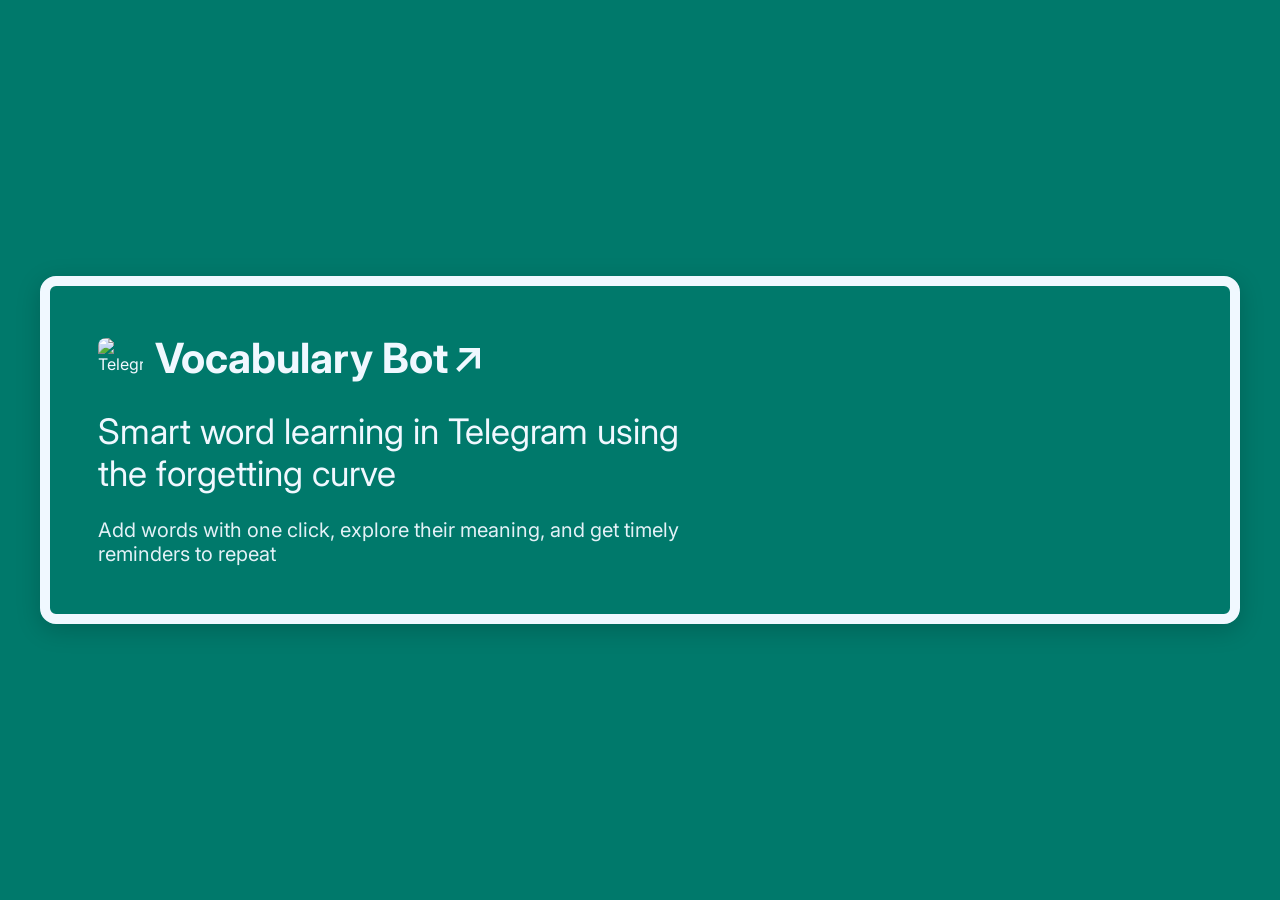
==== src/web/index.html @ c764c806 "Add the landing page" ====
<!DOCTYPE html>
<html lang="en">
<head>
  <meta charset="UTF-8" />
  <meta name="viewport" content="width=device-width, initial-scale=1" />
  <title>Vocabulary Bot</title>
  <meta name="description" content="Smart word learning in Telegram using the forgetting curve. Add words in one click, explore meanings, and get timely reminders." />
  <meta name="theme-color" content="#00796B" />

  <link rel="preconnect" href="https://fonts.gstatic.com" crossorigin>
  <link rel="preconnect" href="https://fonts.googleapis.com">
  <link href="https://fonts.googleapis.com/css2?family=Inter:wght@400;700&display=swap" rel="stylesheet">

  <link rel="icon" type="image/png" href="https://upload.wikimedia.org/wikipedia/commons/thumb/d/dd/Telegram_alternative_logo.svg/256px-Telegram_alternative_logo.svg.png" />

  <style>
    :root {
      --bg: #00796B;
      --fg: #f0f8ff; /* aliceblue */
      --accent: #ffffff;
      --border: #f0f8ff;
      --shadow: 0 6px 24px rgba(0,0,0,.18);
    }

    * { box-sizing: border-box; }
    html, body { height: 100%; margin: 0; }
    body {
      font-family: "Inter", system-ui, -apple-system, Segoe UI, Roboto, Arial, sans-serif;
      color: var(--fg);
      background: var(--bg);
      display: grid;
      place-items: center;
      min-height: 100dvh;
      padding: 24px;
    }

    .frame {
      width: min(100%, 1200px);
      border: 10px solid var(--border);
      border-radius: 16px;
      box-shadow: var(--shadow);
      padding: clamp(16px, 4vw, 48px);
    }

    main.container {
      display: grid;
      gap: clamp(12px, 2.5vw, 20px);
      align-items: start;
      max-width: 60ch;
    }

    .header {
      display: flex;
      align-items: center;
      gap: 12px;
    }

    .logo {
      width: clamp(28px, 3.5vw, 48px);
      height: clamp(28px, 3.5vw, 48px);
      flex: 0 0 auto;
      border-radius: 8px;
    }

    h1 {
      font-size: clamp(1.6rem, 3.5vw, 2.6rem);
      font-weight: 700;
      line-height: 1.2;
      margin: 0;
      display: inline-flex;
      align-items: center;
      gap: 8px;
    }

    a.brand {
      color: var(--fg);
      text-decoration: none;
      border-bottom: 2px solid transparent;
    }
    a.brand:hover { border-color: rgba(255,255,255,.5); }
    a.brand:focus-visible {
      outline: 3px solid #fff;
      outline-offset: 2px;
      border-color: transparent;
    }

    .arrow {
      inline-size: clamp(18px, 2.5vw, 24px);
      block-size: clamp(18px, 2.5vw, 24px);
      color: var(--fg);
      flex: 0 0 auto;
    }

    .description {
      font-weight: 400;
      font-size: clamp(1.4rem, 5vw, 2.2rem);
      margin: .25rem 0 0;
    }

    .caption {
      font-size: clamp(1rem, 2.5vw, 1.25rem);
      font-weight: 400;
      opacity: .95;
      margin: .25rem 0 0;
    }

    @media (prefers-reduced-motion: no-preference) {
      a.brand, .arrow { transition: all .2s ease; }
      a.brand:hover + .arrow,
      .arrow:hover { transform: translate(2px, -2px); }
    }
  </style>
</head>
<body>
  <div class="frame">
    <main class="container">
      <header class="header">
        <img
          src="https://upload.wikimedia.org/wikipedia/commons/thumb/d/dd/Telegram_alternative_logo.svg/256px-Telegram_alternative_logo.svg.png"
          width="48" height="48" class="logo"
          alt="Telegram"
          loading="lazy" decoding="async"
        />
        <h1>
          <a class="brand" href="https://t.me/VocabMateBot" target="_blank" rel="noopener" aria-label="Open VocabMateBot in Telegram">
            Vocabulary&nbsp;Bot
          </a>
          <svg class="arrow" viewBox="0 0 164 164" xmlns="http://www.w3.org/2000/svg" aria-hidden="true" focusable="false">
            <line x1="11.3934" y1="152.815" x2="152.815" y2="11.3934" stroke="currentColor" stroke-width="30" />
            <line x1="24" y1="15" x2="164" y2="15" stroke="currentColor" stroke-width="30" />
            <line x1="149" y1="140" x2="149" y2="0" stroke="currentColor" stroke-width="30" />
          </svg>
        </h1>
      </header>

      <p class="description">
        Smart word learning in&nbsp;Telegram using the&nbsp;forgetting curve
      </p>
      <p class="caption">
        Add&nbsp;words with one&nbsp;click, explore their&nbsp;meaning, and&nbsp;get timely reminders to&nbsp;repeat
      </p>
    </main>
  </div>
</body>
</html>
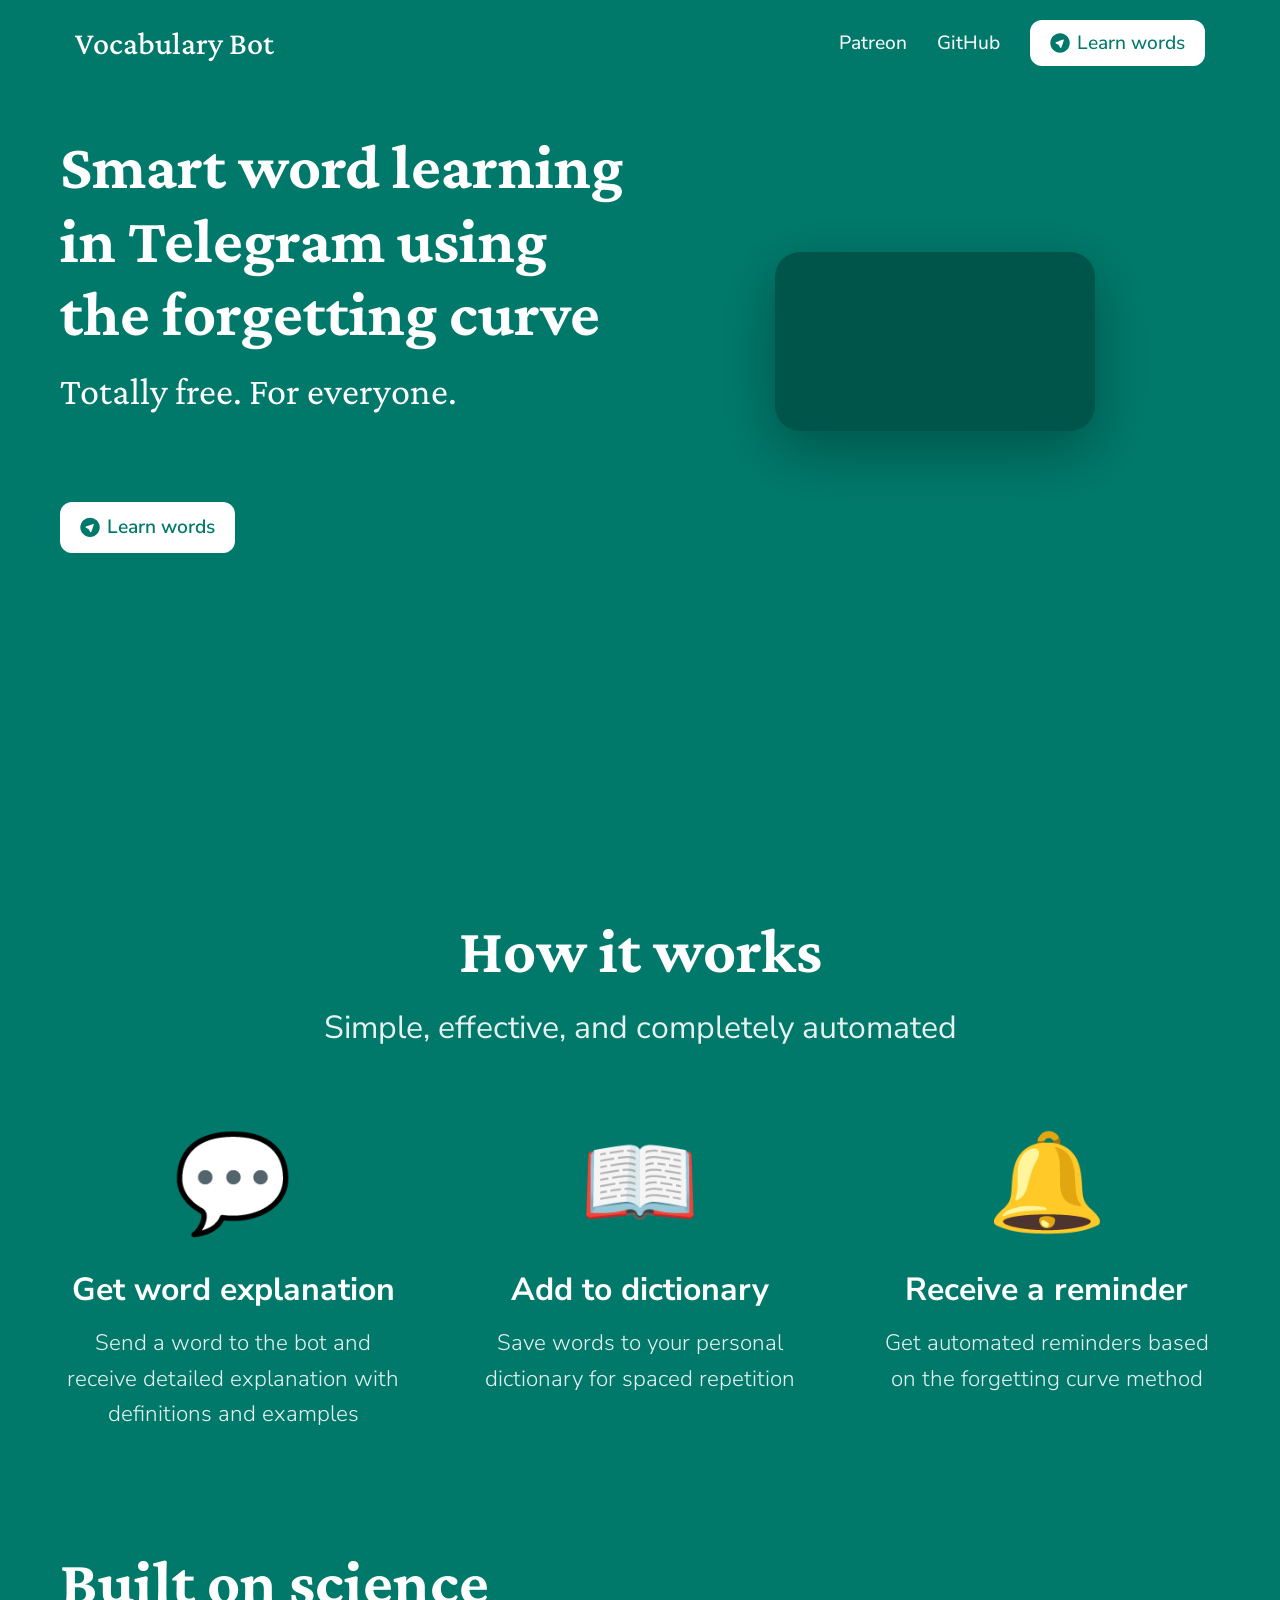
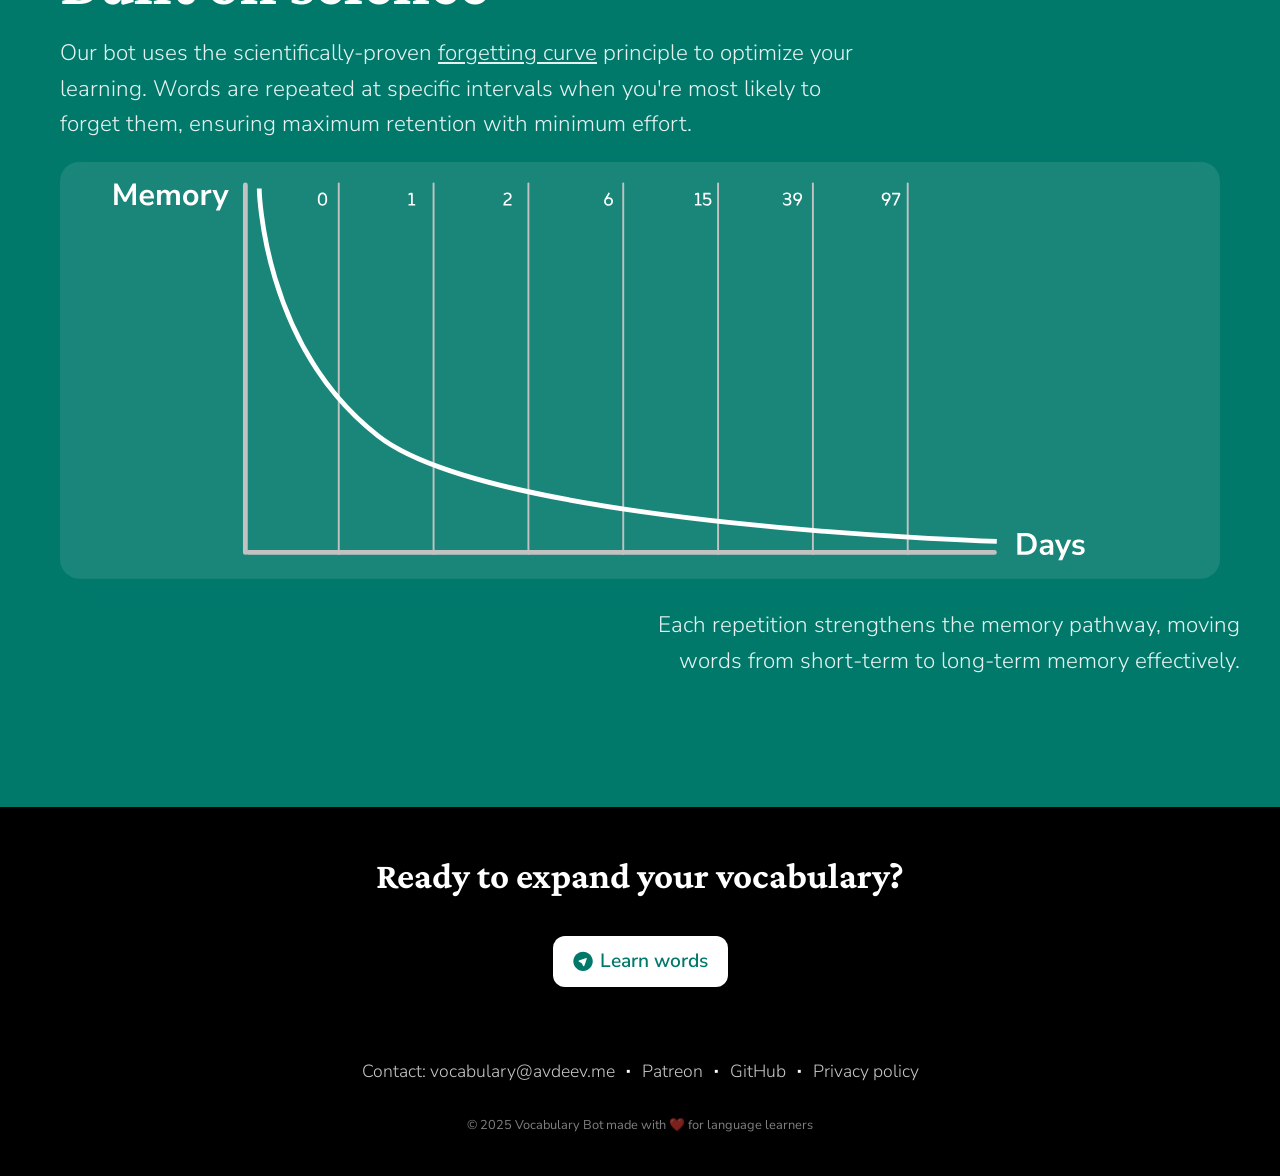
==== commit a7b0a9c4: "New landing page" ====
--- a/src/web/index.html
+++ b/src/web/index.html
@@ -1,145 +1,208 @@
 <!DOCTYPE html>
 <html lang="en">
 <head>
-  <meta charset="UTF-8" />
-  <meta name="viewport" content="width=device-width, initial-scale=1" />
-  <title>Vocabulary Bot</title>
-  <meta name="description" content="Smart word learning in Telegram using the forgetting curve. Add words in one click, explore meanings, and get timely reminders." />
-  <meta name="theme-color" content="#00796B" />
-
-  <link rel="preconnect" href="https://fonts.gstatic.com" crossorigin>
-  <link rel="preconnect" href="https://fonts.googleapis.com">
-  <link href="https://fonts.googleapis.com/css2?family=Inter:wght@400;700&display=swap" rel="stylesheet">
-
-  <link rel="icon" type="image/png" href="https://upload.wikimedia.org/wikipedia/commons/thumb/d/dd/Telegram_alternative_logo.svg/256px-Telegram_alternative_logo.svg.png" />
-
-  <style>
-    :root {
-      --bg: #00796B;
-      --fg: #f0f8ff; /* aliceblue */
-      --accent: #ffffff;
-      --border: #f0f8ff;
-      --shadow: 0 6px 24px rgba(0,0,0,.18);
-    }
-
-    * { box-sizing: border-box; }
-    html, body { height: 100%; margin: 0; }
-    body {
-      font-family: "Inter", system-ui, -apple-system, Segoe UI, Roboto, Arial, sans-serif;
-      color: var(--fg);
-      background: var(--bg);
-      display: grid;
-      place-items: center;
-      min-height: 100dvh;
-      padding: 24px;
-    }
-
-    .frame {
-      width: min(100%, 1200px);
-      border: 10px solid var(--border);
-      border-radius: 16px;
-      box-shadow: var(--shadow);
-      padding: clamp(16px, 4vw, 48px);
-    }
-
-    main.container {
-      display: grid;
-      gap: clamp(12px, 2.5vw, 20px);
-      align-items: start;
-      max-width: 60ch;
-    }
-
-    .header {
-      display: flex;
-      align-items: center;
-      gap: 12px;
-    }
-
-    .logo {
-      width: clamp(28px, 3.5vw, 48px);
-      height: clamp(28px, 3.5vw, 48px);
-      flex: 0 0 auto;
-      border-radius: 8px;
-    }
-
-    h1 {
-      font-size: clamp(1.6rem, 3.5vw, 2.6rem);
-      font-weight: 700;
-      line-height: 1.2;
-      margin: 0;
-      display: inline-flex;
-      align-items: center;
-      gap: 8px;
-    }
-
-    a.brand {
-      color: var(--fg);
-      text-decoration: none;
-      border-bottom: 2px solid transparent;
-    }
-    a.brand:hover { border-color: rgba(255,255,255,.5); }
-    a.brand:focus-visible {
-      outline: 3px solid #fff;
-      outline-offset: 2px;
-      border-color: transparent;
-    }
-
-    .arrow {
-      inline-size: clamp(18px, 2.5vw, 24px);
-      block-size: clamp(18px, 2.5vw, 24px);
-      color: var(--fg);
-      flex: 0 0 auto;
-    }
-
-    .description {
-      font-weight: 400;
-      font-size: clamp(1.4rem, 5vw, 2.2rem);
-      margin: .25rem 0 0;
-    }
-
-    .caption {
-      font-size: clamp(1rem, 2.5vw, 1.25rem);
-      font-weight: 400;
-      opacity: .95;
-      margin: .25rem 0 0;
-    }
-
-    @media (prefers-reduced-motion: no-preference) {
-      a.brand, .arrow { transition: all .2s ease; }
-      a.brand:hover + .arrow,
-      .arrow:hover { transform: translate(2px, -2px); }
-    }
-  </style>
+    <meta charset="UTF-8">
+    <meta name="viewport" content="width=device-width, initial-scale=1.0">
+    <title>Smart Word Learning – Vocabulary Bot</title>
+
+    <link rel="icon" href="https://avdeev.me/static/icons/vocabulary.svg" type="image/svg+xml">
+    <link rel="preconnect" href="https://fonts.googleapis.com">
+    <link rel="preconnect" href="https://fonts.gstatic.com" crossorigin>
+    <link href="https://fonts.googleapis.com/css2?family=Crimson+Pro:ital,wght@0,200..900;1,200..900&family=Nunito+Sans:ital,opsz,wght@0,6..12,200..1000;1,6..12,200..1000&display=swap" rel="stylesheet">
+    <link rel="stylesheet" href="static/styles.css">
 </head>
 <body>
-  <div class="frame">
-    <main class="container">
-      <header class="header">
-        <img
-          src="https://upload.wikimedia.org/wikipedia/commons/thumb/d/dd/Telegram_alternative_logo.svg/256px-Telegram_alternative_logo.svg.png"
-          width="48" height="48" class="logo"
-          alt="Telegram"
-          loading="lazy" decoding="async"
-        />
-        <h1>
-          <a class="brand" href="https://t.me/VocabMateBot" target="_blank" rel="noopener" aria-label="Open VocabMateBot in Telegram">
-            Vocabulary&nbsp;Bot
-          </a>
-          <svg class="arrow" viewBox="0 0 164 164" xmlns="http://www.w3.org/2000/svg" aria-hidden="true" focusable="false">
-            <line x1="11.3934" y1="152.815" x2="152.815" y2="11.3934" stroke="currentColor" stroke-width="30" />
-            <line x1="24" y1="15" x2="164" y2="15" stroke="currentColor" stroke-width="30" />
-            <line x1="149" y1="140" x2="149" y2="0" stroke="currentColor" stroke-width="30" />
-          </svg>
-        </h1>
-      </header>
-
-      <p class="description">
-        Smart word learning in&nbsp;Telegram using the&nbsp;forgetting curve
-      </p>
-      <p class="caption">
-        Add&nbsp;words with one&nbsp;click, explore their&nbsp;meaning, and&nbsp;get timely reminders to&nbsp;repeat
-      </p>
-    </main>
-  </div>
+    <!-- Navigation -->
+    <nav class="navbar">
+        <div class="logo">
+            <a href="/vocabulary">Vocabulary Bot</a>
+        </div>
+        <div class="nav-links">
+            <a href="https://www.patreon.com/c/vocabmatebot/membership" target="_blank">Patreon</a>
+            <a href="https://github.com/nickavdeev/vocabulary" target="_blank">GitHub</a>
+            <a href="https://t.me/VocabMateBot" target="_blank" class="learn-words-btn">
+                <svg width="20px" viewBox="0 0 75 75" fill="none" xmlns="http://www.w3.org/2000/svg">
+                    <path d="M74.0369 37.4724C74.0369 57.5738 57.7414 73.8693 37.64 73.8693C17.5385 73.8693 1.24302 57.5738 1.24302 37.4724C1.24302 17.3709 17.5385 1.07544 37.64 1.07544C57.7414 1.07544 74.0369 17.3709 74.0369 37.4724Z" fill="#00796B"/>
+                    <path d="M45.6774 45.7869C46.7972 42.7265 50.8973 31.0879 51.5556 28.0354C52.2999 24.5841 50.7418 24.2471 47.1978 25.4047C43.6539 26.5623 34.5653 29.9309 33.0356 30.4739C31.5059 31.0168 24.0586 33.5198 22.5146 34.2667C19.3609 35.9582 20.8951 38.5397 24.4206 39.8801C34.958 44.9381 31.9659 42.3607 36.6703 51.7198C37.6385 54.1107 39.9213 58.1832 42.1077 55.1048C43.2571 53.3539 44.7968 48.1936 45.6774 45.7869Z" fill="white"/>
+                </svg>
+                Learn words
+            </a>
+        </div>
+    </nav>
+
+    <!-- Main Content -->
+    <div class="container">
+        <!-- Hero Section -->
+        <div class="hero-section">
+            <div class="hero-content">
+                <div class="hero-text">
+                    <h1>Smart word learning in Telegram using the forgetting curve</h1>
+                    <p>Totally free. For everyone.</p>
+                    <div>
+                        <a href="https://t.me/VocabMateBot" target="_blank" class="learn-words-btn">
+                            <svg width="20px" viewBox="0 0 75 75" fill="none" xmlns="http://www.w3.org/2000/svg">
+                                <path d="M74.0369 37.4724C74.0369 57.5738 57.7414 73.8693 37.64 73.8693C17.5385 73.8693 1.24302 57.5738 1.24302 37.4724C1.24302 17.3709 17.5385 1.07544 37.64 1.07544C57.7414 1.07544 74.0369 17.3709 74.0369 37.4724Z" fill="#00796B"/>
+                                <path d="M45.6774 45.7869C46.7972 42.7265 50.8973 31.0879 51.5556 28.0354C52.2999 24.5841 50.7418 24.2471 47.1978 25.4047C43.6539 26.5623 34.5653 29.9309 33.0356 30.4739C31.5059 31.0168 24.0586 33.5198 22.5146 34.2667C19.3609 35.9582 20.8951 38.5397 24.4206 39.8801C34.958 44.9381 31.9659 42.3607 36.6703 51.7198C37.6385 54.1107 39.9213 58.1832 42.1077 55.1048C43.2571 53.3539 44.7968 48.1936 45.6774 45.7869Z" fill="white"/>
+                            </svg>
+                            Learn words
+                        </a>
+                    </div>
+                </div>
+                <div class="phone-mockup">
+                    <video autoplay muted loop width="100%">
+                        <source src="static/screen.mp4" type="video/mp4">
+                        Your browser does not support the video tag.
+                    </video>
+                </div>
+            </div>
+        </div>
+
+        <!-- How It Works Section -->
+        <div class="how-it-works">
+            <div class="container">
+                <h2 class="how-it-works-title">How it works</h2>
+                <p class="how-it-works-subtitle">Simple, effective, and completely automated</p>
+
+                <div class="features-grid">
+                    <div class="feature">
+                        <div class="feature-icon">💬</div>
+                        <h3>Get word explanation</h3>
+                        <p>Send a word to the bot and receive detailed explanation with definitions and examples</p>
+                    </div>
+
+                    <div class="feature">
+                        <div class="feature-icon">📖</div>
+                        <h3>Add to dictionary</h3>
+                        <p>Save words to your personal dictionary for spaced repetition</p>
+                    </div>
+
+                    <div class="feature">
+                        <div class="feature-icon">🔔</div>
+                        <h3>Receive a reminder</h3>
+                        <p>Get automated reminders based on the forgetting curve method</p>
+                    </div>
+                </div>
+            </div>
+        </div>
+
+        <!-- Science Section -->
+        <div class="science-section">
+            <div class="container">
+                <h2 class="science-title">Built on science</h2>
+                <p class="science-text">
+                    Our bot uses the scientifically-proven <a href="https://en.wikipedia.org/wiki/Forgetting_curve" target="_blank">forgetting curve</a> principle to optimize your learning. Words are repeated at specific intervals when you're most likely to forget them, ensuring maximum retention with minimum effort.
+                </p>
+
+                <!-- Forgetting Curve Chart -->
+                <div class="forgetting-curve">
+                    <svg width="100%" viewBox="0 0 1211 435" fill="none" xmlns="http://www.w3.org/2000/svg">
+                        <rect width="1211" height="435" rx="20" fill="white" fill-opacity="0.1"/>
+
+                        <!-- Grid Lines -->
+                        <line x1="193.5" y1="23.9678" x2="193.5" y2="407.643" stroke="#C2C2C2" stroke-width="5" stroke-linecap="round"/>
+                        <line x1="291" y1="22.4678" x2="291" y2="409.143" stroke="#C2C2C2" stroke-width="2" stroke-linecap="round"/>
+                        <line x1="390" y1="22.4678" x2="390" y2="409.143" stroke="#C2C2C2" stroke-width="2" stroke-linecap="round"/>
+                        <line x1="489" y1="22.4678" x2="489" y2="409.143" stroke="#C2C2C2" stroke-width="2" stroke-linecap="round"/>
+                        <line x1="588" y1="22.4678" x2="588" y2="409.143" stroke="#C2C2C2" stroke-width="2" stroke-linecap="round"/>
+                        <line x1="687" y1="22.4678" x2="687" y2="409.143" stroke="#C2C2C2" stroke-width="2" stroke-linecap="round"/>
+                        <line x1="786" y1="22.4678" x2="786" y2="409.143" stroke="#C2C2C2" stroke-width="2" stroke-linecap="round"/>
+                        <line x1="885" y1="22.4678" x2="885" y2="409.143" stroke="#C2C2C2" stroke-width="2" stroke-linecap="round"/>
+                        <line x1="196.5" y1="407.643" x2="975.5" y2="407.643" stroke="#C2C2C2" stroke-width="5" stroke-linecap="round"/>
+
+                        <!-- Forgetting Curve -->
+                        <path d="M208 27.6816C208 27.6816 210.5 190.948 332 285.857C453.5 380.766 978 396.019 978 396.019" stroke="white" stroke-width="5"/>
+
+                        <!-- Y-axis Label -->
+                        <path d="M56.5593 45V22.44H59.9833L68.4953 38.152H67.4713L75.9513 22.44H79.3113V45H75.5993V28.52H76.3033L69.1353 41.576H66.7353L59.5033 28.488H60.2713V45H56.5593ZM91.6045 45.32C89.8338 45.32 88.3085 44.9893 87.0285 44.328C85.7485 43.6667 84.7565 42.728 84.0525 41.512C83.3698 40.296 83.0285 38.856 83.0285 37.192C83.0285 35.5707 83.3592 34.152 84.0205 32.936C84.7032 31.72 85.6312 30.7707 86.8045 30.088C87.9992 29.384 89.3538 29.032 90.8685 29.032C92.3618 29.032 93.6418 29.352 94.7085 29.992C95.7752 30.632 96.5965 31.5387 97.1725 32.712C97.7698 33.8853 98.0685 35.2827 98.0685 36.904V38.088H86.2605V35.784H95.2525L94.7405 36.264C94.7405 34.8133 94.4205 33.704 93.7805 32.936C93.1405 32.1467 92.2232 31.752 91.0285 31.752C90.1325 31.752 89.3645 31.9653 88.7245 32.392C88.1058 32.7973 87.6258 33.384 87.2845 34.152C86.9645 34.8987 86.8045 35.7947 86.8045 36.84V37.064C86.8045 38.2373 86.9858 39.208 87.3485 39.976C87.7112 40.744 88.2552 41.32 88.9805 41.704C89.7058 42.088 90.6018 42.28 91.6685 42.28C92.5432 42.28 93.4178 42.152 94.2925 41.896C95.1672 41.6187 95.9672 41.192 96.6925 40.616L97.8125 43.304C97.0658 43.9227 96.1272 44.4133 94.9965 44.776C93.8658 45.1387 92.7352 45.32 91.6045 45.32ZM101.3 45V29.352H105.204V32.488H104.852C105.13 31.7627 105.514 31.144 106.004 30.632C106.495 30.12 107.082 29.7253 107.764 29.448C108.447 29.1707 109.204 29.032 110.036 29.032C111.295 29.032 112.33 29.3307 113.14 29.928C113.951 30.5253 114.516 31.4427 114.836 32.68H114.388C114.815 31.5493 115.519 30.664 116.5 30.024C117.482 29.3627 118.612 29.032 119.892 29.032C121.087 29.032 122.068 29.2667 122.836 29.736C123.626 30.2053 124.212 30.92 124.596 31.88C124.98 32.8187 125.172 34.0133 125.172 35.464V45H121.172V35.624C121.172 34.4293 120.97 33.5547 120.564 33C120.18 32.4453 119.519 32.168 118.58 32.168C117.898 32.168 117.3 32.3387 116.788 32.68C116.276 33 115.882 33.4693 115.604 34.088C115.348 34.7067 115.22 35.4533 115.22 36.328V45H111.22V35.624C111.22 34.4293 111.018 33.5547 110.612 33C110.228 32.4453 109.578 32.168 108.66 32.168C107.956 32.168 107.348 32.3387 106.836 32.68C106.346 33 105.962 33.4693 105.684 34.088C105.428 34.7067 105.3 35.4533 105.3 36.328V45H101.3ZM136.435 45.32C134.813 45.32 133.405 44.9893 132.211 44.328C131.016 43.6667 130.088 42.728 129.427 41.512C128.765 40.2747 128.435 38.824 128.435 37.16C128.435 35.496 128.765 34.056 129.427 32.84C130.088 31.624 131.016 30.6853 132.211 30.024C133.405 29.3627 134.813 29.032 136.435 29.032C138.056 29.032 139.464 29.3627 140.659 30.024C141.853 30.6853 142.781 31.624 143.443 32.84C144.104 34.056 144.435 35.496 144.435 37.16C144.435 38.824 144.104 40.2747 143.443 41.512C142.781 42.728 141.853 43.6667 140.659 44.328C139.464 44.9893 138.056 45.32 136.435 45.32ZM136.435 42.28C137.629 42.28 138.589 41.8533 139.315 41C140.04 40.1253 140.403 38.8453 140.403 37.16C140.403 35.4533 140.04 34.184 139.315 33.352C138.589 32.4987 137.629 32.072 136.435 32.072C135.24 32.072 134.28 32.4987 133.555 33.352C132.829 34.184 132.467 35.4533 132.467 37.16C132.467 38.8453 132.829 40.1253 133.555 41C134.28 41.8533 135.24 42.28 136.435 42.28ZM147.736 45V29.352H151.64V33.128H151.32C151.619 31.848 152.206 30.8773 153.08 30.216C153.955 29.5333 155.118 29.1387 156.568 29.032L157.784 28.936L158.04 32.328L155.736 32.552C154.435 32.68 153.454 33.0853 152.792 33.768C152.131 34.4293 151.8 35.368 151.8 36.584V45H147.736ZM162.644 50.76L165.908 43.56V45.224L159.028 29.352H163.284L168.148 41.48H167.188L172.148 29.352H176.18L166.772 50.76H162.644Z" fill="white"/>
+
+                        <!-- X-axis Label -->
+                        <path d="M999.464 410V387.44H1007.85C1010.37 387.44 1012.5 387.877 1014.25 388.752C1016.02 389.627 1017.36 390.907 1018.28 392.592C1019.22 394.256 1019.69 396.293 1019.69 398.704C1019.69 401.115 1019.22 403.163 1018.28 404.848C1017.36 406.533 1016.02 407.813 1014.25 408.688C1012.5 409.563 1010.37 410 1007.85 410H999.464ZM1003.56 406.608H1007.59C1010.22 406.608 1012.17 405.957 1013.45 404.656C1014.75 403.333 1015.4 401.349 1015.4 398.704C1015.4 396.059 1014.75 394.085 1013.45 392.784C1012.15 391.483 1010.19 390.832 1007.59 390.832H1003.56V406.608ZM1028.61 410.32C1027.48 410.32 1026.46 410.107 1025.57 409.68C1024.69 409.232 1024 408.635 1023.49 407.888C1023 407.141 1022.75 406.299 1022.75 405.36C1022.75 404.208 1023.05 403.301 1023.65 402.64C1024.24 401.957 1025.22 401.467 1026.56 401.168C1027.9 400.869 1029.71 400.72 1031.97 400.72H1033.57V403.024H1032C1031 403.024 1030.15 403.067 1029.47 403.152C1028.79 403.216 1028.23 403.333 1027.81 403.504C1027.4 403.653 1027.1 403.867 1026.91 404.144C1026.74 404.421 1026.66 404.763 1026.66 405.168C1026.66 405.872 1026.9 406.448 1027.39 406.896C1027.88 407.344 1028.56 407.568 1029.44 407.568C1030.14 407.568 1030.76 407.408 1031.3 407.088C1031.85 406.747 1032.29 406.288 1032.61 405.712C1032.93 405.136 1033.09 404.475 1033.09 403.728V400.048C1033.09 398.981 1032.85 398.213 1032.38 397.744C1031.91 397.275 1031.12 397.04 1030.02 397.04C1029.14 397.04 1028.24 397.179 1027.33 397.456C1026.41 397.712 1025.48 398.117 1024.54 398.672L1023.39 395.952C1023.95 395.568 1024.6 395.237 1025.34 394.96C1026.11 394.661 1026.91 394.437 1027.74 394.288C1028.6 394.117 1029.4 394.032 1030.14 394.032C1031.68 394.032 1032.94 394.267 1033.92 394.736C1034.92 395.205 1035.67 395.92 1036.16 396.88C1036.65 397.819 1036.9 399.035 1036.9 400.528V410H1033.15V406.672H1033.41C1033.26 407.419 1032.96 408.069 1032.51 408.624C1032.08 409.157 1031.54 409.573 1030.88 409.872C1030.22 410.171 1029.46 410.32 1028.61 410.32ZM1042.21 415.76L1045.47 408.56V410.224L1038.59 394.352H1042.85L1047.71 406.48H1046.75L1051.71 394.352H1055.74L1046.33 415.76H1042.21ZM1063.06 410.32C1062.18 410.32 1061.33 410.245 1060.5 410.096C1059.69 409.947 1058.94 409.744 1058.26 409.488C1057.58 409.211 1056.98 408.869 1056.47 408.464L1057.49 405.84C1058.02 406.181 1058.6 406.48 1059.22 406.736C1059.84 406.992 1060.48 407.184 1061.14 407.312C1061.8 407.44 1062.45 407.504 1063.09 407.504C1064.11 407.504 1064.87 407.333 1065.36 406.992C1065.87 406.629 1066.13 406.16 1066.13 405.584C1066.13 405.093 1065.96 404.72 1065.62 404.464C1065.3 404.187 1064.81 403.984 1064.15 403.856L1060.95 403.248C1059.62 402.992 1058.61 402.512 1057.91 401.808C1057.22 401.083 1056.88 400.155 1056.88 399.024C1056.88 398 1057.16 397.115 1057.71 396.368C1058.29 395.621 1059.08 395.045 1060.08 394.64C1061.08 394.235 1062.24 394.032 1063.54 394.032C1064.28 394.032 1065.01 394.107 1065.71 394.256C1066.42 394.384 1067.08 394.587 1067.7 394.864C1068.34 395.12 1068.89 395.461 1069.36 395.888L1068.27 398.512C1067.87 398.171 1067.4 397.883 1066.87 397.648C1066.33 397.392 1065.78 397.2 1065.2 397.072C1064.65 396.923 1064.1 396.848 1063.57 396.848C1062.52 396.848 1061.75 397.029 1061.23 397.392C1060.74 397.755 1060.5 398.235 1060.5 398.832C1060.5 399.28 1060.65 399.653 1060.95 399.952C1061.24 400.251 1061.7 400.453 1062.32 400.56L1065.52 401.168C1066.91 401.424 1067.95 401.893 1068.66 402.576C1069.38 403.259 1069.75 404.176 1069.75 405.328C1069.75 406.373 1069.47 407.269 1068.91 408.016C1068.36 408.763 1067.58 409.339 1066.58 409.744C1065.58 410.128 1064.4 410.32 1063.06 410.32Z" fill="white"/>
+
+                        <!-- Time markers -->
+                        <path d="M274.048 45.7078C272.464 45.7078 271.248 45.1238 270.4 43.9558C269.568 42.7878 269.152 41.0678 269.152 38.7958C269.152 36.5398 269.576 34.8198 270.424 33.6358C271.288 32.4518 272.496 31.8598 274.048 31.8598C275.584 31.8598 276.776 32.4518 277.624 33.6358C278.488 34.8198 278.92 36.5398 278.92 38.7958C278.92 41.0678 278.496 42.7878 277.648 43.9558C276.816 45.1238 275.616 45.7078 274.048 45.7078ZM274.048 44.0038C274.672 44.0038 275.208 43.8438 275.656 43.5238C276.104 43.2038 276.448 42.6678 276.688 41.9158C276.944 41.1478 277.072 40.1078 277.072 38.7958C277.072 37.4838 276.944 36.4518 276.688 35.6998C276.448 34.9318 276.104 34.3878 275.656 34.0678C275.208 33.7318 274.672 33.5638 274.048 33.5638C273.424 33.5638 272.88 33.7318 272.416 34.0678C271.968 34.3878 271.616 34.9318 271.36 35.6998C271.12 36.4518 271 37.4838 271 38.7958C271 40.1078 271.12 41.1478 271.36 41.9158C271.616 42.6678 271.968 43.2038 272.416 43.5238C272.88 43.8438 273.424 44.0038 274.048 44.0038Z" fill="white"/>
+                        <path d="M366.456 43.8118V33.8518L364.104 34.7398C363.96 34.8038 363.888 34.7558 363.888 34.5958V33.2038C363.888 33.0278 363.968 32.9158 364.128 32.8678L365.592 32.3398C366.008 32.1958 366.4 32.1238 366.768 32.1238H367.08C367.864 32.1238 368.256 32.5638 368.256 33.4438V43.8118H369.84C370.56 43.8118 370.92 44.1558 370.92 44.8438V45.2038C370.92 45.3798 370.832 45.4678 370.656 45.4678H364.056C363.928 45.4678 363.864 45.3958 363.864 45.2518V44.0038C363.864 43.8758 363.928 43.8118 364.056 43.8118H366.456Z" fill="white"/>
+                        <path d="M665.456 43.8118V33.8518L663.104 34.7398C662.96 34.8038 662.888 34.7558 662.888 34.5958V33.2038C662.888 33.0278 662.968 32.9158 663.128 32.8678L664.592 32.3398C665.008 32.1958 665.4 32.1238 665.768 32.1238H666.08C666.864 32.1238 667.256 32.5638 667.256 33.4438V43.8118H668.84C669.56 43.8118 669.92 44.1558 669.92 44.8438V45.2038C669.92 45.3798 669.832 45.4678 669.656 45.4678H663.056C662.928 45.4678 662.864 45.3958 662.864 45.2518V44.0038C662.864 43.8758 662.928 43.8118 663.056 43.8118H665.456ZM673.44 33.8038V37.3078C673.712 37.2278 674.032 37.1558 674.4 37.0918C674.768 37.0278 675.2 36.9958 675.696 36.9958C677.072 36.9958 678.144 37.3718 678.912 38.1238C679.696 38.8758 680.088 39.8918 680.088 41.1718C680.088 42.0998 679.88 42.8998 679.464 43.5718C679.048 44.2438 678.48 44.7718 677.76 45.1558C677.056 45.5238 676.256 45.7078 675.36 45.7078C674.448 45.7078 673.664 45.5558 673.008 45.2518C672.368 44.9318 671.872 44.5398 671.52 44.0758C671.184 43.5958 671.016 43.1318 671.016 42.6838C671.016 42.3478 671.136 42.1798 671.376 42.1798C671.488 42.1798 671.608 42.2518 671.736 42.3958C672.168 42.9398 672.664 43.3558 673.224 43.6438C673.8 43.9318 674.456 44.0758 675.192 44.0758C676.152 44.0758 676.904 43.8198 677.448 43.3078C677.992 42.7958 678.264 42.1158 678.264 41.2678C678.264 40.4038 678.008 39.7478 677.496 39.2998C676.984 38.8358 676.28 38.6038 675.384 38.6038C674.728 38.6038 674.104 38.6678 673.512 38.7958C672.936 38.9238 672.416 39.0758 671.952 39.2518C671.76 39.2998 671.664 39.2278 671.664 39.0358V32.3398C671.664 32.1958 671.72 32.1238 671.832 32.1238H678.216C678.952 32.1238 679.32 32.4678 679.32 33.1558V33.5398C679.32 33.7158 679.232 33.8038 679.056 33.8038H673.44Z" fill="white"/>
+                        <path d="M465 43.8118H470.496C471.216 43.8118 471.576 44.1478 471.576 44.8198V45.2038C471.576 45.3798 471.488 45.4678 471.312 45.4678H463.08C462.952 45.4678 462.888 45.3958 462.888 45.2518C462.888 44.2598 463.048 43.4198 463.368 42.7318C463.704 42.0438 464.128 41.4678 464.64 41.0038C465.152 40.5238 465.688 40.0998 466.248 39.7318C466.824 39.3478 467.368 38.9718 467.88 38.6038C468.392 38.2358 468.808 37.8278 469.128 37.3798C469.464 36.9318 469.632 36.3798 469.632 35.7238C469.632 35.0198 469.408 34.4758 468.96 34.0918C468.528 33.7078 467.912 33.5158 467.112 33.5158C466.536 33.5158 465.984 33.6118 465.456 33.8038C464.928 33.9798 464.408 34.2278 463.896 34.5478C463.768 34.6278 463.664 34.6678 463.584 34.6678C463.504 34.6678 463.44 34.6038 463.392 34.4758L463.248 33.9958C463.136 33.6438 463.152 33.3558 463.296 33.1318C463.44 32.9078 463.712 32.7158 464.112 32.5558C464.544 32.3798 465.016 32.2198 465.528 32.0758C466.04 31.9318 466.608 31.8598 467.232 31.8598C468.528 31.8598 469.56 32.1878 470.328 32.8438C471.096 33.4838 471.48 34.4358 471.48 35.6998C471.48 36.4358 471.328 37.0838 471.024 37.6438C470.736 38.1878 470.352 38.6758 469.872 39.1078C469.408 39.5238 468.904 39.9158 468.36 40.2838C467.816 40.6358 467.296 40.9878 466.8 41.3398C466.32 41.6918 465.912 42.0678 465.576 42.4678C465.24 42.8518 465.048 43.2998 465 43.8118Z" fill="white"/>
+                        <path d="M761.056 38.4838C761.472 38.5798 761.872 38.7558 762.256 39.0118C762.656 39.2678 762.984 39.6198 763.24 40.0678C763.496 40.4998 763.624 41.0438 763.624 41.6998C763.624 42.4838 763.432 43.1798 763.048 43.7878C762.664 44.3798 762.12 44.8518 761.416 45.2038C760.728 45.5398 759.92 45.7078 758.992 45.7078C757.984 45.7078 757.152 45.5398 756.496 45.2038C755.856 44.8518 755.376 44.4358 755.056 43.9558C754.752 43.4758 754.6 43.0438 754.6 42.6598C754.6 42.5158 754.624 42.3958 754.672 42.2998C754.736 42.1878 754.824 42.1318 754.936 42.1318C755.032 42.1318 755.152 42.2118 755.296 42.3718C755.712 42.8838 756.208 43.2998 756.784 43.6198C757.36 43.9238 758.048 44.0758 758.848 44.0758C759.744 44.0758 760.456 43.8598 760.984 43.4278C761.512 42.9798 761.776 42.3878 761.776 41.6518C761.776 41.0918 761.64 40.6518 761.368 40.3318C761.096 39.9958 760.744 39.7558 760.312 39.6118C759.88 39.4518 759.416 39.3718 758.92 39.3718H757.552C756.88 39.3718 756.544 39.0518 756.544 38.4118V38.0038C756.544 37.7958 756.624 37.6918 756.784 37.6918H758.968C759.752 37.6918 760.352 37.5158 760.768 37.1638C761.184 36.7958 761.392 36.2678 761.392 35.5798C761.392 34.8278 761.144 34.2918 760.648 33.9718C760.152 33.6518 759.544 33.4918 758.824 33.4918C758.2 33.4918 757.632 33.5878 757.12 33.7798C756.624 33.9558 756.128 34.2038 755.632 34.5238C755.568 34.5558 755.512 34.5878 755.464 34.6198C755.416 34.6518 755.376 34.6678 755.344 34.6678C755.248 34.6678 755.176 34.6038 755.128 34.4758L754.984 33.9958C754.872 33.6438 754.888 33.3638 755.032 33.1558C755.192 32.9318 755.464 32.7318 755.848 32.5558C756.216 32.3798 756.664 32.2198 757.192 32.0758C757.72 31.9318 758.288 31.8598 758.896 31.8598C760.16 31.8598 761.192 32.1638 761.992 32.7718C762.792 33.3798 763.192 34.2598 763.192 35.4118C763.192 36.0838 763.016 36.6918 762.664 37.2358C762.312 37.7798 761.776 38.1958 761.056 38.4838ZM771.194 40.4518C770.986 40.5638 770.762 40.6518 770.522 40.7158C770.282 40.7798 770.002 40.8118 769.682 40.8118C768.866 40.8118 768.138 40.6278 767.498 40.2598C766.858 39.8758 766.354 39.3638 765.986 38.7238C765.634 38.0678 765.458 37.3398 765.458 36.5398C765.458 35.5638 765.658 34.7318 766.058 34.0438C766.474 33.3398 767.034 32.8038 767.738 32.4358C768.458 32.0518 769.258 31.8598 770.138 31.8598C771.034 31.8598 771.826 32.0518 772.514 32.4358C773.202 32.8038 773.738 33.3238 774.122 33.9958C774.522 34.6518 774.722 35.4198 774.722 36.2998C774.722 37.0358 774.578 37.7398 774.29 38.4118C774.002 39.0678 773.618 39.7878 773.138 40.5718L770.186 45.4438C770.074 45.6198 769.946 45.7078 769.802 45.7078C769.354 45.7078 769.074 45.4918 768.962 45.0598C768.85 44.6118 768.946 44.1318 769.25 43.6198L771.194 40.4518ZM770.066 39.2038C770.914 39.2038 771.602 38.9398 772.13 38.4118C772.658 37.8838 772.922 37.2038 772.922 36.3718C772.922 35.5238 772.674 34.8358 772.178 34.3078C771.682 33.7798 770.986 33.5158 770.09 33.5158C769.242 33.5158 768.554 33.7878 768.026 34.3318C767.514 34.8598 767.258 35.5398 767.258 36.3718C767.258 37.2358 767.506 37.9238 768.002 38.4358C768.498 38.9478 769.186 39.2038 770.066 39.2038Z" fill="white"/>
+                        <path d="M571.584 37.0918C571.776 37.0118 571.992 36.9398 572.232 36.8758C572.472 36.8118 572.752 36.7798 573.072 36.7798C573.904 36.7798 574.632 36.9798 575.256 37.3798C575.896 37.7638 576.392 38.2838 576.744 38.9398C577.096 39.5798 577.272 40.2838 577.272 41.0518C577.272 42.5078 576.84 43.6518 575.976 44.4838C575.128 45.2998 574.024 45.7078 572.664 45.7078C571.784 45.7078 570.992 45.5238 570.288 45.1558C569.584 44.7878 569.024 44.2758 568.608 43.6198C568.208 42.9478 568.008 42.1718 568.008 41.2918C568.008 40.5398 568.152 39.8358 568.44 39.1798C568.728 38.5078 569.112 37.7798 569.592 36.9958L572.568 32.0998C572.68 31.9398 572.8 31.8598 572.928 31.8598C573.344 31.8598 573.624 32.0678 573.768 32.4838C573.928 32.8998 573.832 33.3958 573.48 33.9718L571.584 37.0918ZM569.784 41.2198C569.784 42.0518 570.048 42.7318 570.576 43.2598C571.104 43.7878 571.808 44.0518 572.688 44.0518C573.552 44.0518 574.232 43.7878 574.728 43.2598C575.224 42.7318 575.472 42.0518 575.472 41.2198C575.472 40.4198 575.224 39.7478 574.728 39.2038C574.232 38.6438 573.544 38.3638 572.664 38.3638C571.816 38.3638 571.12 38.6278 570.576 39.1558C570.048 39.6838 569.784 40.3718 569.784 41.2198Z" fill="white"/>
+                        <path d="M863.6 40.4518C863.392 40.5638 863.168 40.6518 862.928 40.7158C862.688 40.7798 862.408 40.8118 862.088 40.8118C861.272 40.8118 860.544 40.6278 859.904 40.2598C859.264 39.8758 858.76 39.3638 858.392 38.7238C858.04 38.0678 857.864 37.3398 857.864 36.5398C857.864 35.5638 858.064 34.7318 858.464 34.0438C858.88 33.3398 859.44 32.8038 860.144 32.4358C860.864 32.0518 861.664 31.8598 862.544 31.8598C863.44 31.8598 864.232 32.0518 864.92 32.4358C865.608 32.8038 866.144 33.3238 866.528 33.9958C866.928 34.6518 867.128 35.4198 867.128 36.2998C867.128 37.0358 866.984 37.7398 866.696 38.4118C866.408 39.0678 866.024 39.7878 865.544 40.5718L862.592 45.4438C862.48 45.6198 862.352 45.7078 862.208 45.7078C861.76 45.7078 861.48 45.4918 861.368 45.0598C861.256 44.6118 861.352 44.1318 861.656 43.6198L863.6 40.4518ZM862.472 39.2038C863.32 39.2038 864.008 38.9398 864.536 38.4118C865.064 37.8838 865.328 37.2038 865.328 36.3718C865.328 35.5238 865.08 34.8358 864.584 34.3078C864.088 33.7798 863.392 33.5158 862.496 33.5158C861.648 33.5158 860.96 33.7878 860.432 34.3318C859.92 34.8598 859.664 35.5398 859.664 36.3718C859.664 37.2358 859.912 37.9238 860.408 38.4358C860.904 38.9478 861.592 39.2038 862.472 39.2038ZM875.36 33.8038H868.856C868.728 33.8038 868.664 33.7318 868.664 33.5878V32.3398C868.664 32.1958 868.728 32.1238 868.856 32.1238H876.152C876.888 32.1238 877.256 32.4678 877.256 33.1558V33.4198C877.256 33.6278 877.232 33.8118 877.184 33.9718C877.152 34.1158 877.088 34.2998 876.992 34.5238L872.096 45.1798C872.016 45.3718 871.888 45.4678 871.712 45.4678H870.248C870.184 45.4678 870.136 45.4438 870.104 45.3958C870.088 45.3478 870.088 45.2998 870.104 45.2518L875.36 33.8038Z" fill="white"/>
+                    </svg>
+                </div>
+                <p class="chart-explanation">
+                    Each repetition strengthens the memory pathway, moving words from short-term to long-term memory effectively.
+                </p>
+            </div>
+        </div>
+    </div>
+
+    <!-- Footer -->
+    <div class="footer">
+        <div class="container">
+            <h2 class="footer-cta">Ready to expand your vocabulary?</h2>
+            <div>
+                <a href="https://t.me/VocabMateBot" target="_blank" class="learn-words-btn">
+                    <svg width="20px" viewBox="0 0 75 75" fill="none" xmlns="http://www.w3.org/2000/svg">
+                        <path d="M74.0369 37.4724C74.0369 57.5738 57.7414 73.8693 37.64 73.8693C17.5385 73.8693 1.24302 57.5738 1.24302 37.4724C1.24302 17.3709 17.5385 1.07544 37.64 1.07544C57.7414 1.07544 74.0369 17.3709 74.0369 37.4724Z" fill="#00796B"/>
+                        <path d="M45.6774 45.7869C46.7972 42.7265 50.8973 31.0879 51.5556 28.0354C52.2999 24.5841 50.7418 24.2471 47.1978 25.4047C43.6539 26.5623 34.5653 29.9309 33.0356 30.4739C31.5059 31.0168 24.0586 33.5198 22.5146 34.2667C19.3609 35.9582 20.8951 38.5397 24.4206 39.8801C34.958 44.9381 31.9659 42.3607 36.6703 51.7198C37.6385 54.1107 39.9213 58.1832 42.1077 55.1048C43.2571 53.3539 44.7968 48.1936 45.6774 45.7869Z" fill="white"/>
+                    </svg>
+                    Learn words
+                </a>
+            </div>
+
+            <div class="footer-links">
+                <a href="mailto:vocabulary@avdeev.me" target="_blank">Contact: vocabulary@avdeev.me</a>
+                <span>·</span>
+                <a href="https://www.patreon.com/c/vocabmatebot/membership" target="_blank">Patreon</a>
+                <span>·</span>
+                <a href="https://github.com/nickavdeev/vocabulary" target="_blank">GitHub</a>
+                <span>·</span>
+                <a href="/vocabulary/policy" target="_blank">Privacy policy</a>
+            </div>
+
+            <p class="copyright">
+                © 2025 Vocabulary Bot made with ❤️ for language learners
+            </p>
+        </div>
+    </div>
+
+    <!-- JavaScript -->
+    <script>
+        // Smooth scrolling for anchor links
+        document.querySelectorAll('a[href^="#"]').forEach(anchor => {
+            anchor.addEventListener('click', function (e) {
+                e.preventDefault();
+                const target = document.querySelector(this.getAttribute('href'));
+                if (target) {
+                    target.scrollIntoView({
+                        behavior: 'smooth',
+                        block: 'start'
+                    });
+                }
+            });
+        });
+
+        // Add scroll animation to features
+        const observerOptions = {
+            threshold: 0.1,
+            rootMargin: '0px 0px -50px 0px'
+        };
+
+        const observer = new IntersectionObserver((entries) => {
+            entries.forEach(entry => {
+                if (entry.isIntersecting) {
+                    entry.target.style.opacity = '1';
+                    entry.target.style.transform = 'translateY(0)';
+                }
+            });
+        }, observerOptions);
+
+        // Initially hide elements for animation
+        document.querySelectorAll('.feature, .science-section').forEach(el => {
+            el.style.opacity = '0';
+            el.style.transform = 'translateY(30px)';
+            el.style.transition = 'all 0.6s ease-out';
+            observer.observe(el);
+        });
+    </script>
 </body>
 </html>
--- a/src/web/static/styles.css
+++ b/src/web/static/styles.css
@@ -0,0 +1,443 @@
+:root {
+    --main: #00796B;
+    --primary-font-family: "Crimson Pro";
+    --secondary-font-family: "Nunito Sans";
+}
+
+* {
+    margin: 0;
+    padding: 0;
+    box-sizing: border-box;
+    outline: none;
+}
+
+body {
+    background: var(--main);
+}
+
+.container {
+    line-height: 1.6;
+    color: white;
+    z-index: 1;
+}
+
+h1 {
+    font-family: var(--primary-font-family), sans-serif;
+}
+
+/* Navigation Styles */
+.navbar {
+    background: var(--main);
+    color: white;
+    display: flex;
+    justify-content: space-between;
+    align-items: center;
+    margin: 0 auto;
+    padding: 20px 75px;
+    z-index: 10;
+    position: fixed;
+    width: 100%;
+    top: 0;
+}
+
+.logo {
+    font-size: 2rem;
+    font-weight: 500;
+    font-family: var(--primary-font-family), sans-serif;
+}
+
+.logo a {
+    text-decoration: none;
+    color: white;
+}
+
+.nav-links {
+    display: flex;
+    font-family: var(--secondary-font-family), serif;
+    gap: 30px;
+    font-size: 1.2rem;
+    align-items: center;
+}
+
+.nav-links a {
+    color: rgba(255,255,255,0.95);
+    text-decoration: none;
+    font-weight: 500;
+    transition: color 0.3s ease;
+}
+
+.nav-links a:hover {
+    color: rgba(255, 255, 255, 0.8);
+}
+
+.nav-links .learn-words-btn {
+    color: var(--main);
+    transition: color 0.3s ease;
+}
+.nav-links .learn-words-btn:hover {
+    color: var(--main);
+}
+
+.learn-words-btn {
+    background: white;
+    font-family: var(--secondary-font-family), serif;
+    padding: 10px 20px 10px;
+    border-radius: 12px;
+    color: var(--main);
+    font-size: 1.2rem;
+    font-weight: 600;
+    border: none;
+    transition-duration: 0.2s;
+    text-decoration: none;
+    display: flex;
+    max-width: fit-content;
+    gap: 7px;
+}
+
+.learn-words-btn:hover {
+    background: #f6f6f6;
+    color: var(--main);
+    cursor: pointer;
+}
+
+/* Hero Section */
+.hero-section {
+    background: var(--main);
+    min-height: 100vh;
+    padding: 10px 20px;
+    position: relative;
+    overflow: hidden;
+}
+
+.hero-section::before {
+    content: '';
+    position: absolute;
+    top: 0;
+    left: 0;
+    right: 0;
+    bottom: 0;
+    background: var(--main);
+}
+
+.hero-content {
+    max-width: 1200px;
+    margin: 30px auto 0;
+    display: grid;
+    grid-template-columns: 1fr 1fr;
+    gap: 20px;
+    align-items: center;
+    padding: 90px 0 20px 0;
+    position: relative;
+    z-index: 1;
+}
+
+.hero-text h1 {
+    font-size: 4rem;
+    font-weight: bold;
+    line-height: 4.6rem;
+    margin-bottom: 10px;
+}
+
+.hero-text p {
+    font-size: 2.4rem;
+    font-family: var(--primary-font-family), sans-serif;
+    margin-bottom: 80px;
+}
+
+.phone-mockup {
+    background: rgba(0, 0, 0, 0.3);
+    border-radius: 25px;
+    padding: 10px;
+    max-width: 320px;
+    margin: 0 auto;
+    box-shadow: 0 20px 60px rgba(0,0,0,0.3);
+}
+
+.phone-mockup video {
+    border-radius: 15px;
+}
+
+/* How It Works Section */
+.how-it-works {
+    background: var(--main);
+    padding: 0 20px;
+    text-align: center;
+}
+
+.container {
+    max-width: 1200px;
+    margin: 0 auto;
+    width: 100%;
+    font-family: var(--secondary-font-family), serif;
+}
+
+.how-it-works-title {
+    font-size: 4rem;
+    font-family: var(--primary-font-family), sans-serif;
+    font-weight: bold;
+}
+
+.how-it-works-subtitle {
+    font-size: 2rem;
+    opacity: 0.9;
+    margin-bottom: 80px;
+}
+
+.features-grid {
+    display: grid;
+    grid-template-columns: repeat(auto-fit, minmax(250px, 1fr));
+    gap: 60px;
+    margin-bottom: 100px;
+}
+
+.feature {
+    text-align: center;
+}
+
+.feature-icon {
+    width: 100px;
+    height: 100px;
+    display: flex;
+    align-items: center;
+    justify-content: center;
+    margin: 0 auto 30px;
+    font-size: 6rem;
+    backdrop-filter: blur(10px);
+}
+
+.feature h3 {
+    font-size: 2rem;
+    font-weight: bold;
+    margin-bottom: 10px;
+}
+
+.feature p {
+    opacity: 0.9;
+    font-weight: 300;
+    font-size: 1.4rem;
+}
+
+/* Science Section */
+.science-section {
+    text-align: left;
+    width: 100%;
+    padding: 0 20px;
+}
+
+.science-title {
+    font-size: 4rem;
+    font-weight: bold;
+    font-family: var(--primary-font-family), sans-serif;
+}
+
+.science-text {
+    font-weight: 300;
+    font-size: 1.4rem;
+    opacity: 0.9;
+    max-width: 800px;
+}
+
+.science-text a {
+    color: white;
+    transition-duration: 0.2s;
+}
+
+.forgetting-curve {
+    padding: 20px 0;
+    backdrop-filter: blur(10px);
+    position: relative;
+}
+
+.chart-explanation {
+    text-align: right;
+    font-weight: 300;
+    font-size: 1.4rem;
+    opacity: 0.9;
+    position: absolute;
+    max-width: 600px;
+    right: 0;
+}
+
+/* Policy Page Styles */
+.policy {
+    padding-top: 150px;
+}
+
+.policy h1 {
+    font-size: 3rem;
+}
+
+.policy a {
+    color: white;
+}
+
+.policy h2 {
+    font-size: 1.9rem;
+    padding-top: 30px;
+}
+
+.policy p, .policy ul {
+    font-size: 1.25rem;
+    font-weight: 300;
+}
+
+.policy ul {
+    padding-left: 30px;
+    padding-bottom: 20px;
+    padding-top: 10px;
+}
+
+/* Footer */
+.footer {
+    font-family: var(--secondary-font-family), serif;
+    background: #000;
+    margin-top: 200px;
+    padding: 40px 20px 40px;
+    text-align: center;
+}
+
+.footer-cta {
+    font-size: 2.3rem;
+    font-weight: bold;
+    margin-bottom: 30px;
+    font-family: var(--primary-font-family), sans-serif;
+}
+
+.footer .container {
+    display: flex;
+    justify-content: center;
+    flex-direction: column;
+}
+
+.footer .container div {
+    width: 100%;
+    text-align: center;
+    display: flex;
+    justify-content: center;
+}
+
+.footer-links {
+    display: flex;
+    justify-content: center;
+    gap: 10px;
+    margin-top: 60px;
+    margin-bottom: 20px;
+    flex-wrap: wrap;
+}
+
+.footer-links a {
+    text-decoration: none;
+    font-size: 1.1rem;
+    font-weight: 300;
+    line-height: 3rem;
+    color: rgba(255, 255, 255, 0.78);
+}
+
+.footer-links span {
+    font-size: 1.8rem;
+}
+
+.footer-links a:hover {
+    color: white;
+}
+
+.copyright {
+    font-size: .8rem;
+    opacity: 0.5;
+}
+
+/* Mobile Responsive */
+@media (max-width: 768px) {
+    .navbar {
+        text-align: center;
+        display: flex;
+        justify-content: center;
+    }
+
+    .hero-content {
+        grid-template-columns: 1fr;
+        gap: 40px;
+        text-align: center;
+    }
+
+    .hero-text {
+        display: flex;
+        flex-direction: column;
+    }
+
+    .hero-text div {
+        display: flex;
+        justify-content: center;
+    }
+
+    .hero-text h1 {
+        font-size: 2.5rem;
+        line-height: 3.2rem;
+    }
+
+    .hero-text p {
+        font-size: 2rem;
+    }
+
+    .phone-mockup {
+        box-shadow: none;
+    }
+
+    .how-it-works-title {
+        line-height: 4rem;
+        padding-top: 40px;
+    }
+
+    .how-it-works-subtitle {
+        font-size: 1.5rem;
+        line-height: 2rem;
+        padding-top: 20px;
+        font-weight: 300;
+    }
+
+    .features-grid {
+        gap: 40px;
+    }
+
+    .nav-links {
+        gap: 15px;
+    }
+
+    .nav-links a {
+        display: none;
+    }
+
+    .science-title {
+        line-height: 4rem;
+        padding-bottom: 20px;
+    }
+
+    .forgetting-curve {
+        display: none;
+    }
+
+    .chart-explanation {
+        padding: 20px;
+        text-align: left;
+    }
+
+    .footer-links {
+        gap: 5px;
+        flex-direction: column;
+    }
+
+    .footer-links span {
+        display: none;
+    }
+
+    /* Policy page mobile styles */
+    .policy {
+        padding-left: 20px;
+        padding-right: 20px;
+    }
+
+    .policy h1 {
+        font-size: 2.5rem;
+        line-height: 3rem;
+    }
+}
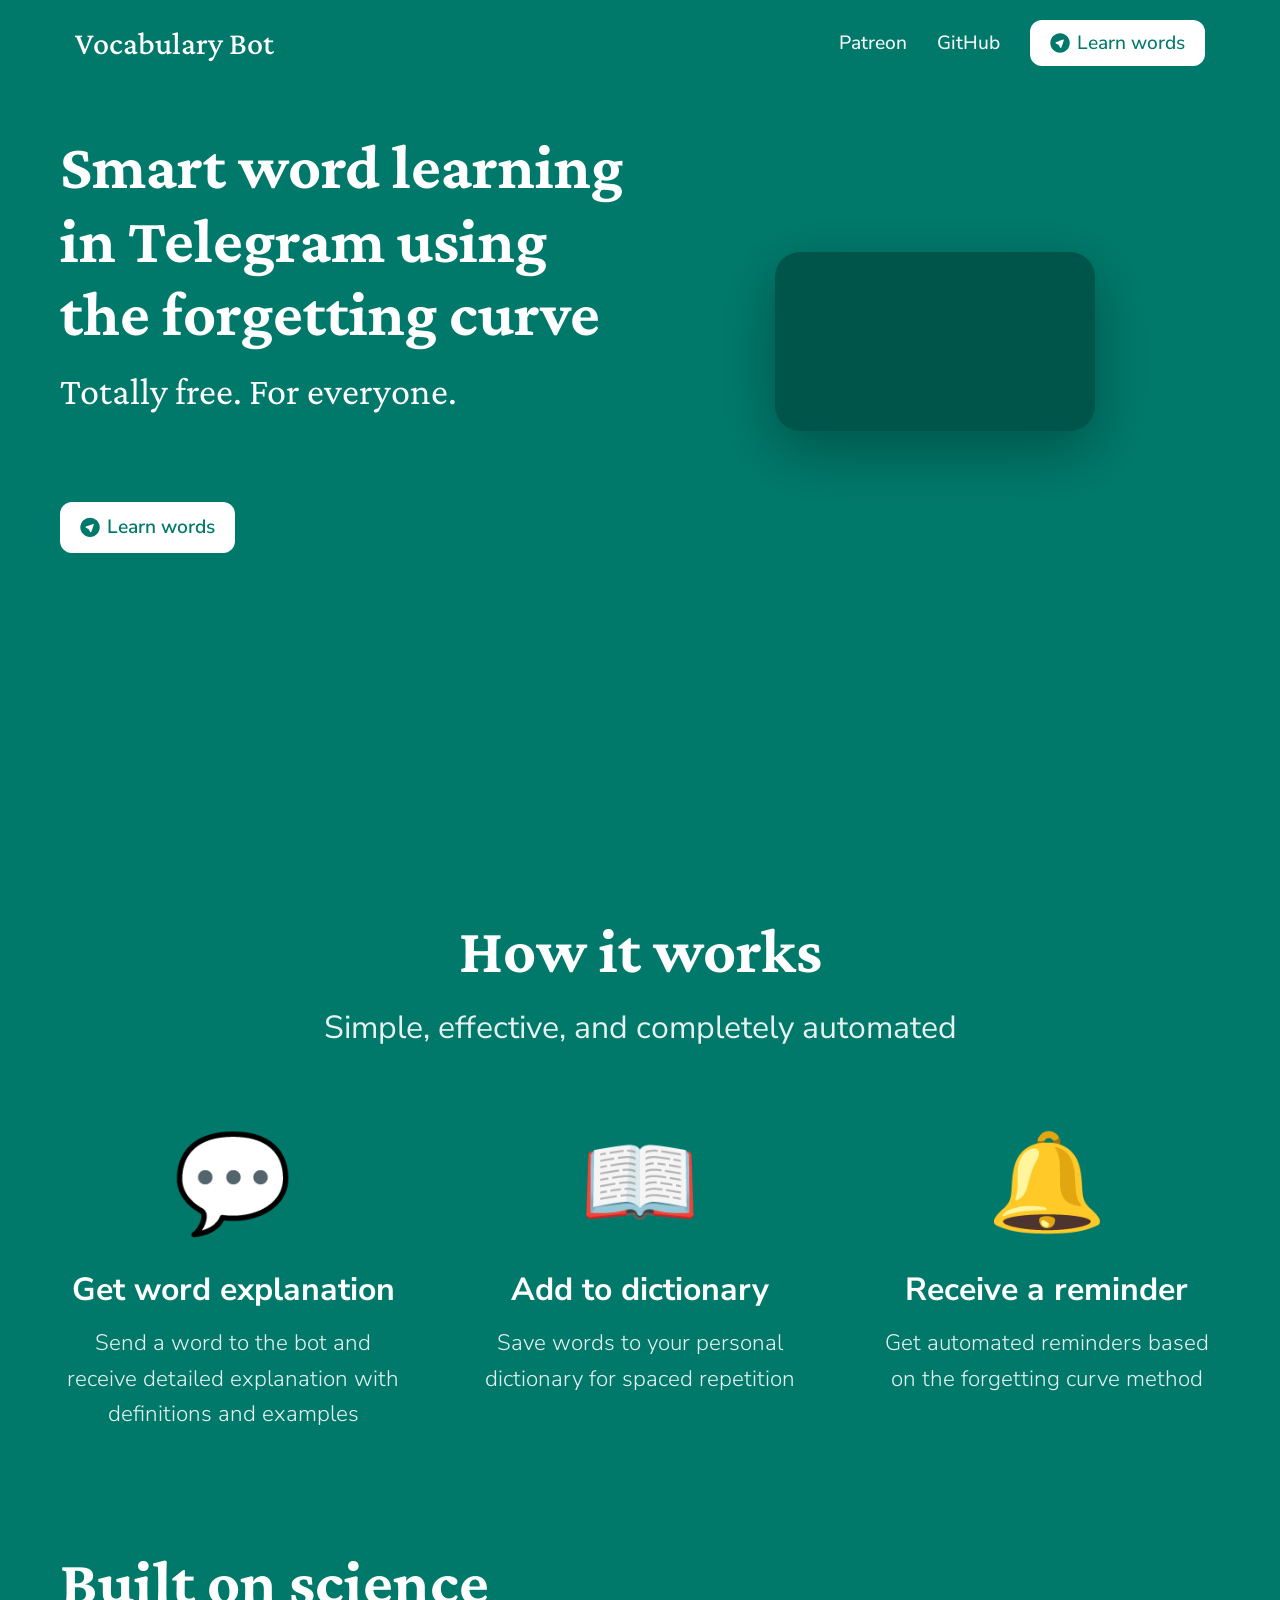
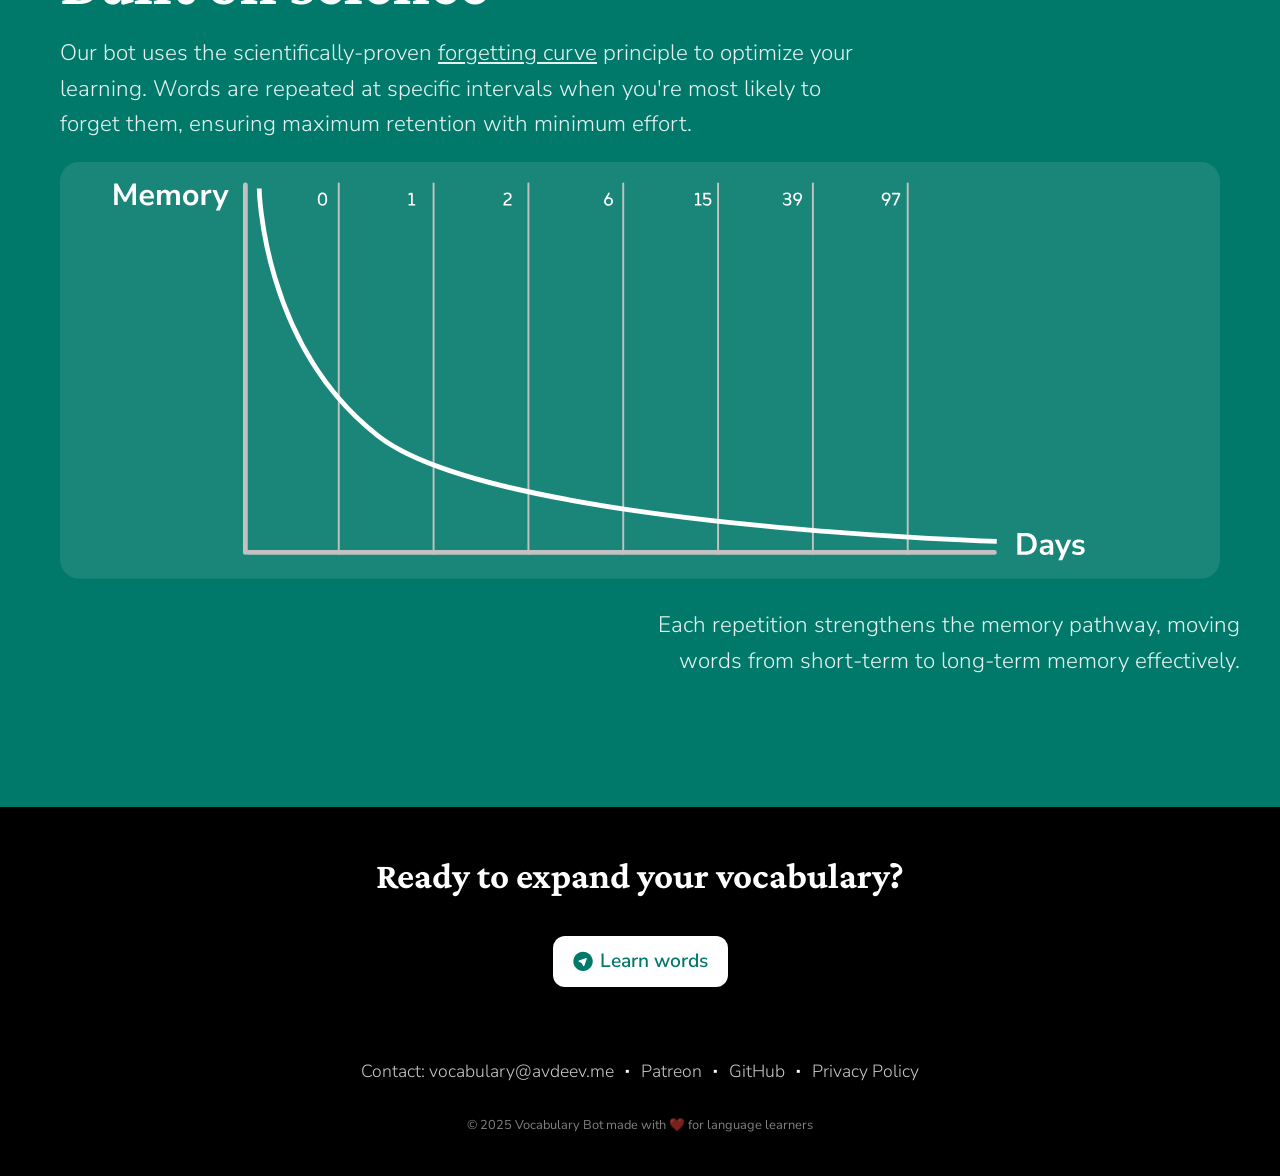
==== commit 9aafb3a6: "Add link preview" ====
--- a/src/web/index.html
+++ b/src/web/index.html
@@ -4,12 +4,71 @@
     <meta charset="UTF-8">
     <meta name="viewport" content="width=device-width, initial-scale=1.0">
     <title>Smart Word Learning – Vocabulary Bot</title>
+    <meta name="description" content="Learn new words effectively using the scientifically-proven forgetting curve method. Free vocabulary bot for Telegram with spaced repetition.">
+    <meta name="keywords" content="vocabulary, language learning, forgetting curve, spaced repetition, telegram bot, word learning, english words">
+    <meta name="author" content="Vocabulary Bot">
+    <meta name="robots" content="index, follow">
+
+    <!-- Open Graph / Facebook -->
+    <meta property="og:type" content="website">
+    <meta property="og:url" content="https://avdeev.me/vocabulary/">
+    <meta property="og:title" content="Smart Word Learning – Vocabulary Bot">
+    <meta property="og:description" content="Learn new words effectively using the scientifically-proven forgetting curve method. Free vocabulary bot for Telegram with spaced repetition.">
+    <meta property="og:image" content="static/preview.png">
+    <meta property="og:image:width" content="1200">
+    <meta property="og:image:height" content="630">
+    <meta property="og:image:alt" content="Vocabulary Bot - Smart word learning with forgetting curve">
+    <meta property="og:locale" content="en_US">
+    <meta property="og:site_name" content="Vocabulary Bot">
+
+    <!-- Twitter Card -->
+    <meta name="twitter:card" content="summary_large_image">
+    <meta name="twitter:url" content="https://avdeev.me/vocabulary/">
+    <meta name="twitter:title" content="Smart Word Learning – Vocabulary Bot">
+    <meta name="twitter:description" content="Learn new words effectively using the scientifically-proven forgetting curve method. Free vocabulary bot for Telegram with spaced repetition.">
+    <meta name="twitter:image" content="static/preview.png">
+    <meta name="twitter:image:alt" content="Vocabulary Bot - Smart word learning with forgetting curve">
+
+    <!-- Additional SEO -->
+    <link rel="canonical" href="https://avdeev.me/vocabulary/">
+    <meta name="theme-color" content="#00796B">
 
     <link rel="icon" href="https://avdeev.me/static/icons/vocabulary.svg" type="image/svg+xml">
     <link rel="preconnect" href="https://fonts.googleapis.com">
     <link rel="preconnect" href="https://fonts.gstatic.com" crossorigin>
     <link href="https://fonts.googleapis.com/css2?family=Crimson+Pro:ital,wght@0,200..900;1,200..900&family=Nunito+Sans:ital,opsz,wght@0,6..12,200..1000;1,6..12,200..1000&display=swap" rel="stylesheet">
     <link rel="stylesheet" href="static/styles.css">
+
+    <!-- Structured Data / JSON-LD -->
+    <script type="application/ld+json">
+    {
+        "@context": "https://schema.org",
+        "@type": "WebApplication",
+        "name": "Vocabulary Bot",
+        "description": "Learn new words effectively using the scientifically-proven forgetting curve method. Free vocabulary bot for Telegram with spaced repetition.",
+        "url": "https://avdeev.me/vocabulary/",
+        "applicationCategory": "EducationApplication",
+        "operatingSystem": "Any",
+        "offers": {
+            "@type": "Offer",
+            "price": "0",
+            "priceCurrency": "EUR"
+        },
+        "creator": {
+            "@type": "Organization",
+            "name": "Vocabulary Bot",
+            "url": "https://avdeev.me/vocabulary/"
+        },
+        "keywords": ["vocabulary", "language learning", "forgetting curve", "spaced repetition", "telegram bot", "word learning", "english words"],
+        "featureList": [
+            "Word explanations with definitions and examples",
+            "Personal dictionary with spaced repetition",
+            "Automated reminders based on forgetting curve",
+            "Free for all users",
+            "Telegram bot integration"
+        ]
+    }
+    </script>
 </head>
 <body>
     <!-- Navigation -->
@@ -156,7 +215,7 @@
                 <span>·</span>
                 <a href="https://github.com/nickavdeev/vocabulary" target="_blank">GitHub</a>
                 <span>·</span>
-                <a href="/vocabulary/policy" target="_blank">Privacy policy</a>
+                <a href="/vocabulary/policy">Privacy Policy</a>
             </div>
 
             <p class="copyright">
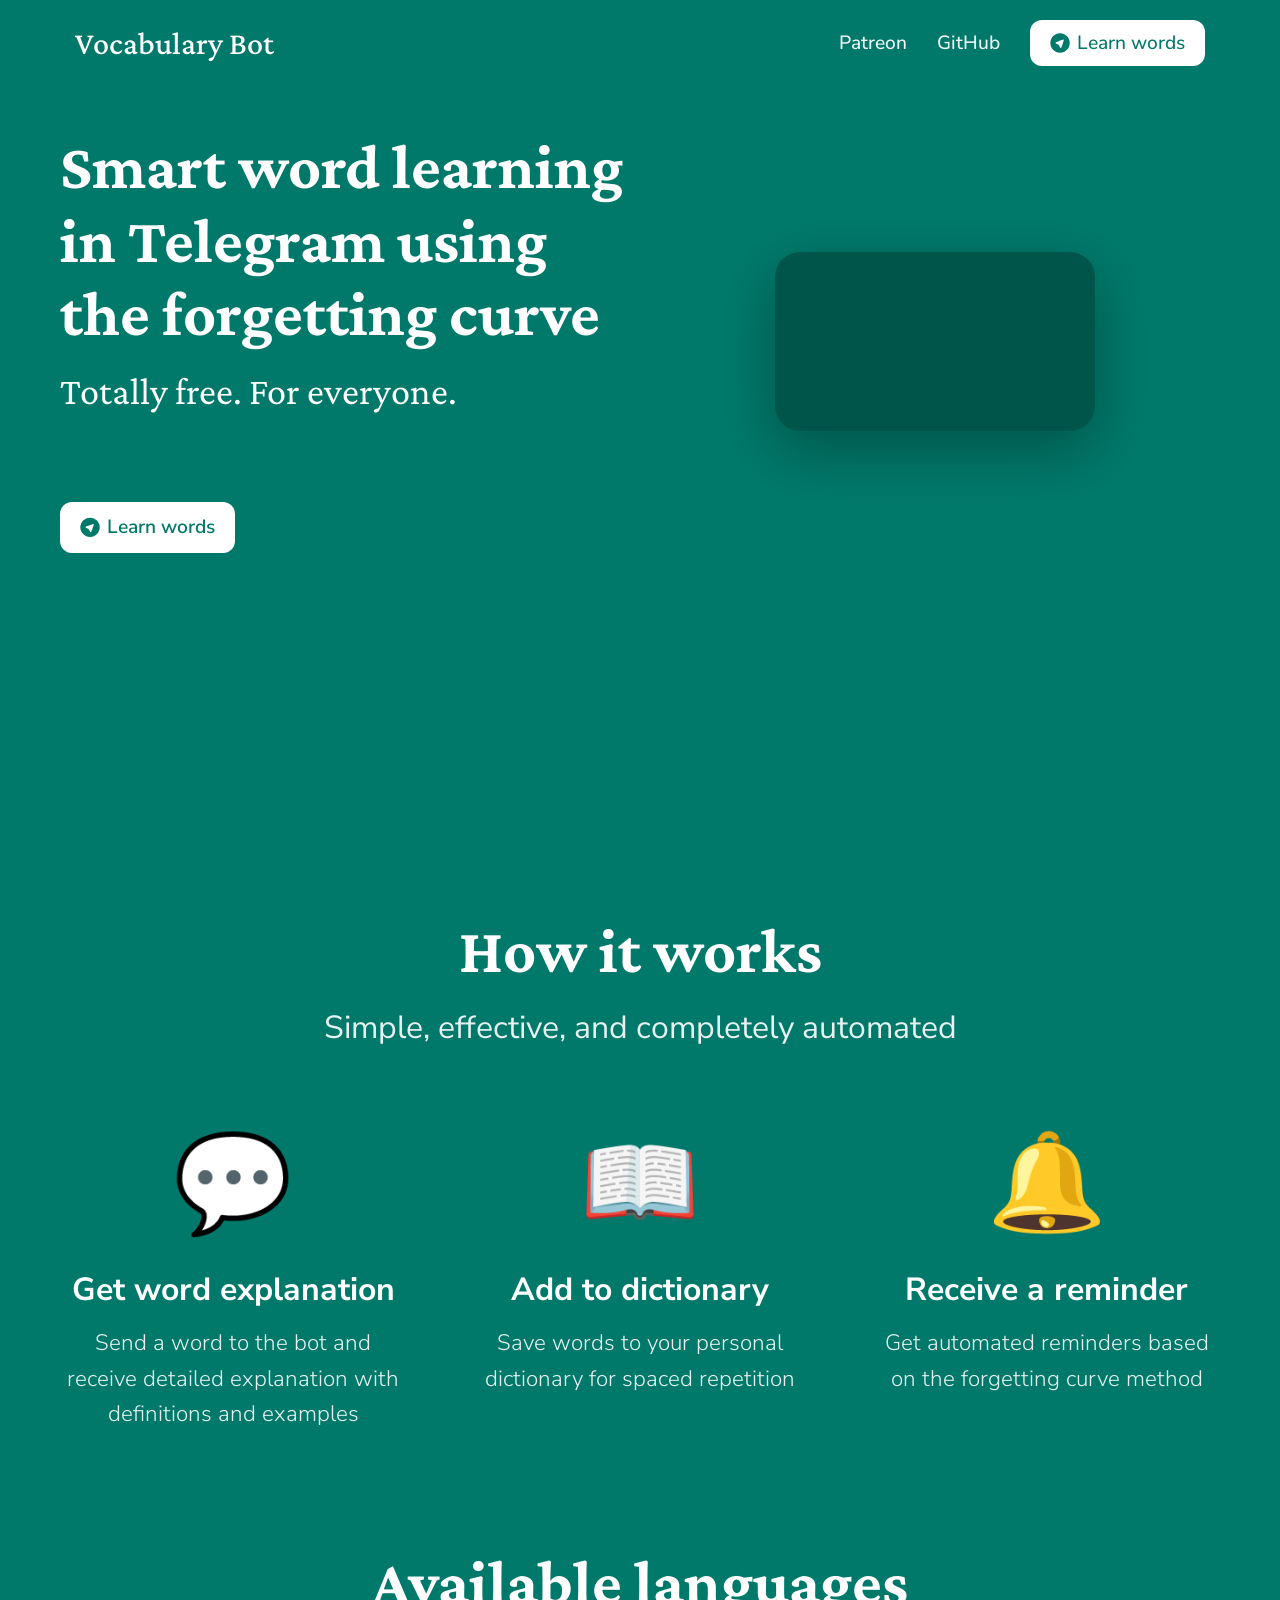
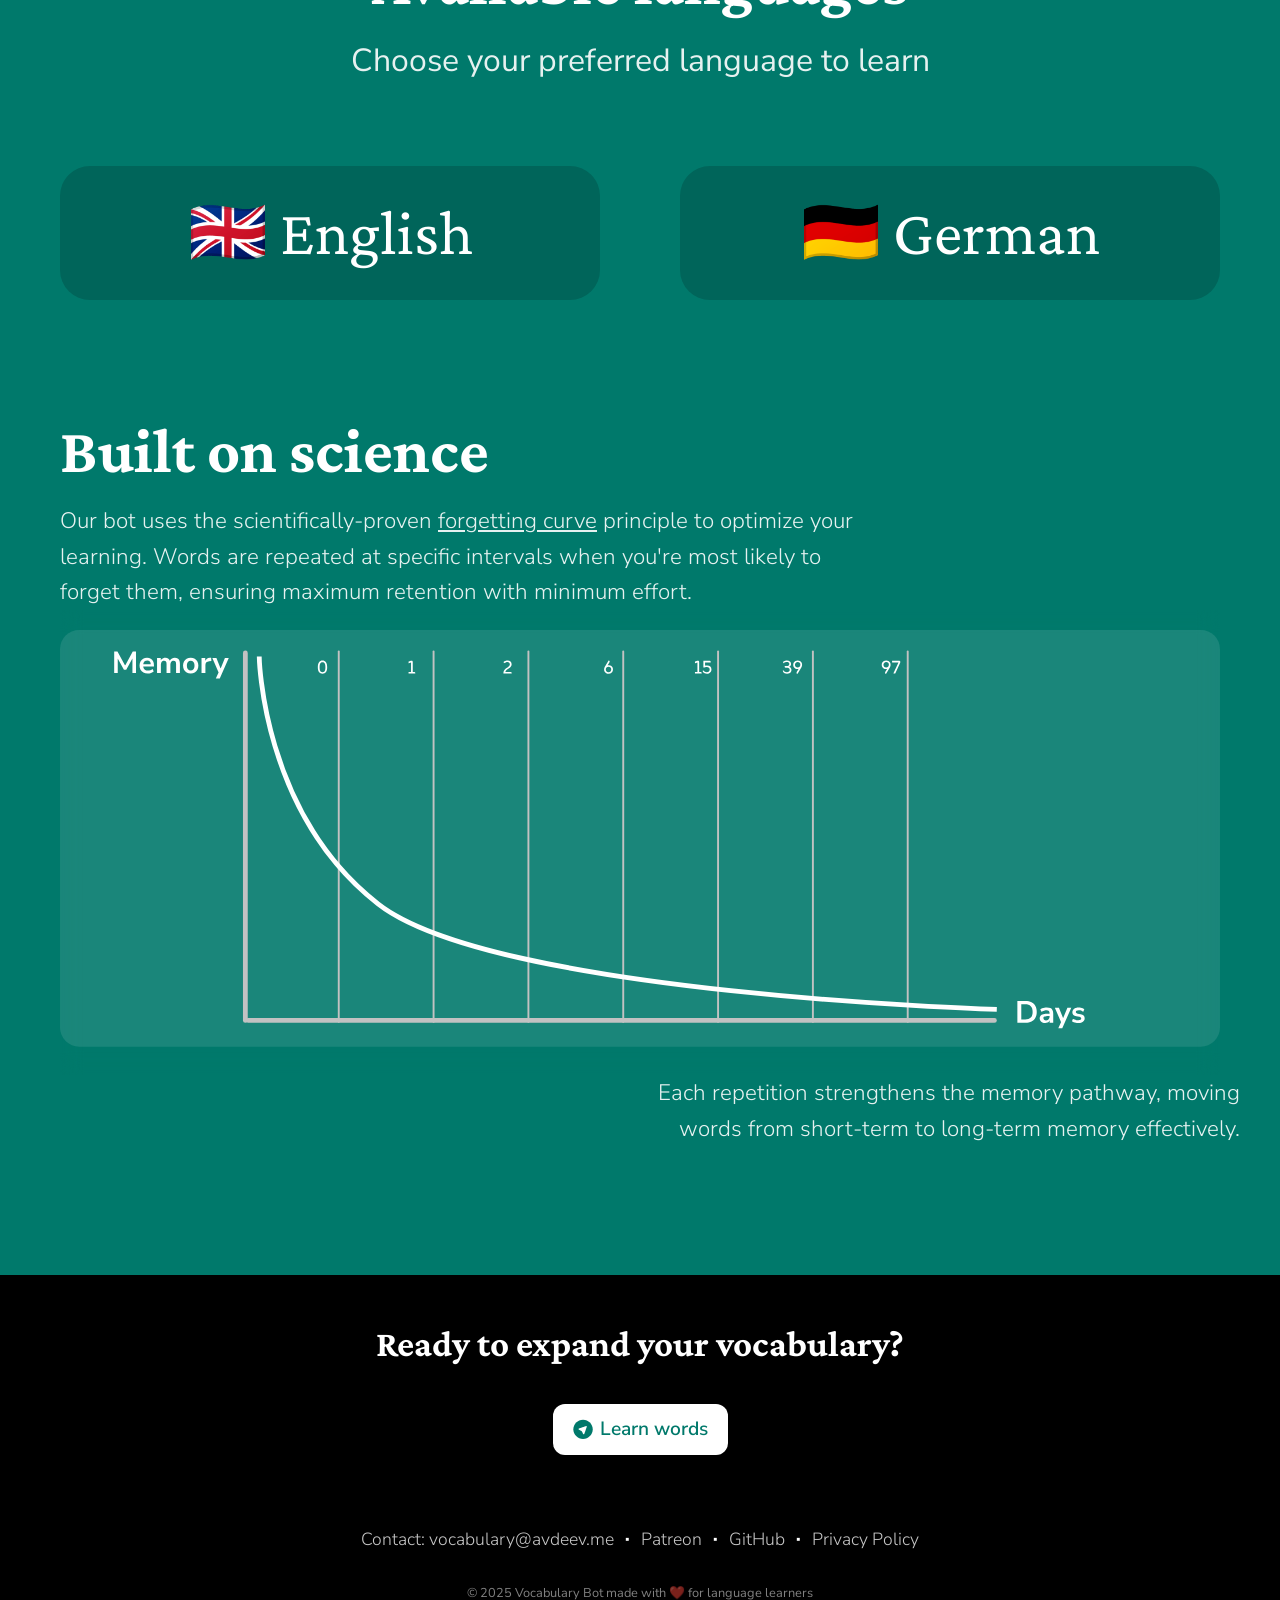
==== commit a4c0ef9c: "Add Available languages block to the landing page" ====
--- a/src/web/index.html
+++ b/src/web/index.html
@@ -144,6 +144,24 @@
             </div>
         </div>
 
+        <!-- Available Languages Section -->
+        <div class="available-languages">
+            <div class="container">
+                <h2 class="available-languages-title">Available languages</h2>
+                <p class="available-languages-subtitle">Choose your preferred language to learn</p>
+
+                <div class="features-grid">
+                    <a href="https://t.me/VocabMateBot" target="_blank" class="feature">
+                        <div class="language-name">🇬🇧 English</div>
+                    </a>
+
+                    <a href="https://t.me/VocabMateBot" target="_blank" class="feature">
+                        <div class="language-name">🇩🇪 German</div>
+                    </a>
+                </div>
+            </div>
+        </div>
+
         <!-- Science Section -->
         <div class="science-section">
             <div class="container">
@@ -197,7 +215,7 @@
     <!-- Footer -->
     <div class="footer">
         <div class="container">
-            <h2 class="footer-cta">Ready to expand your vocabulary?</h2>
+            <h2 class="footer-cta">Ready to expand your&nbsp;vocabulary?</h2>
             <div>
                 <a href="https://t.me/VocabMateBot" target="_blank" class="learn-words-btn">
                     <svg width="20px" viewBox="0 0 75 75" fill="none" xmlns="http://www.w3.org/2000/svg">
--- a/src/web/static/styles.css
+++ b/src/web/static/styles.css
@@ -1,5 +1,7 @@
 :root {
     --main: #00796B;
+    --secondary-main-color: #00655A;
+    --secondary-main-hover-color: #00574c;
     --primary-font-family: "Crimson Pro";
     --secondary-font-family: "Nunito Sans";
 }
@@ -217,6 +219,52 @@
     font-size: 1.4rem;
 }
 
+/* Available Languages Section */
+.available-languages {
+    background: var(--main);
+    padding: 0 20px;
+    text-align: center;
+}
+
+.available-languages-title {
+    font-size: 4rem;
+    font-family: var(--primary-font-family), sans-serif;
+    font-weight: bold;
+}
+
+.available-languages-subtitle {
+    font-size: 2rem;
+    opacity: 0.9;
+    margin-bottom: 80px;
+}
+
+.available-languages .features-grid {
+    display: grid;
+    grid-template-columns: repeat(auto-fit, minmax(250px, 1fr));
+    gap: 80px;
+    margin-bottom: 100px;
+}
+
+.available-languages .feature {
+    background-color: var(--secondary-main-color);
+    border-radius: 30px;
+    padding: 1rem 0;
+    color: white;
+    text-decoration: none;
+}
+
+.available-languages .feature:hover {
+    background-color: var(--secondary-main-hover-color);
+}
+
+.available-languages .language-name {
+    display: flex;
+    align-items: center;
+    justify-content: center;
+    font-size: 4rem;
+    font-family: var(--primary-font-family), sans-serif;
+}
+
 /* Science Section */
 .science-section {
     text-align: left;
@@ -384,7 +432,8 @@
     }
 
     .how-it-works-title {
-        line-height: 4rem;
+        font-size: 3rem;
+        line-height: 2rem;
         padding-top: 40px;
     }
 
@@ -399,6 +448,33 @@
         gap: 40px;
     }
 
+    /* Available Languages Section */
+    .available-languages-title {
+        font-size: 3rem;
+        line-height: 3rem;
+        padding-top: 40px;
+    }
+
+    .available-languages-subtitle {
+        font-size: 1.5rem;
+        line-height: 2rem;
+        padding-top: 20px;
+        font-weight: 300;
+        margin-bottom: 50px;
+    }
+
+    .available-languages .features-grid {
+        gap: 40px;
+    }
+
+    .available-languages .feature {
+        padding: 0.5rem 0;
+    }
+
+    .available-languages .language-name {
+        font-size: 3rem;
+    }
+
     .nav-links {
         gap: 15px;
     }
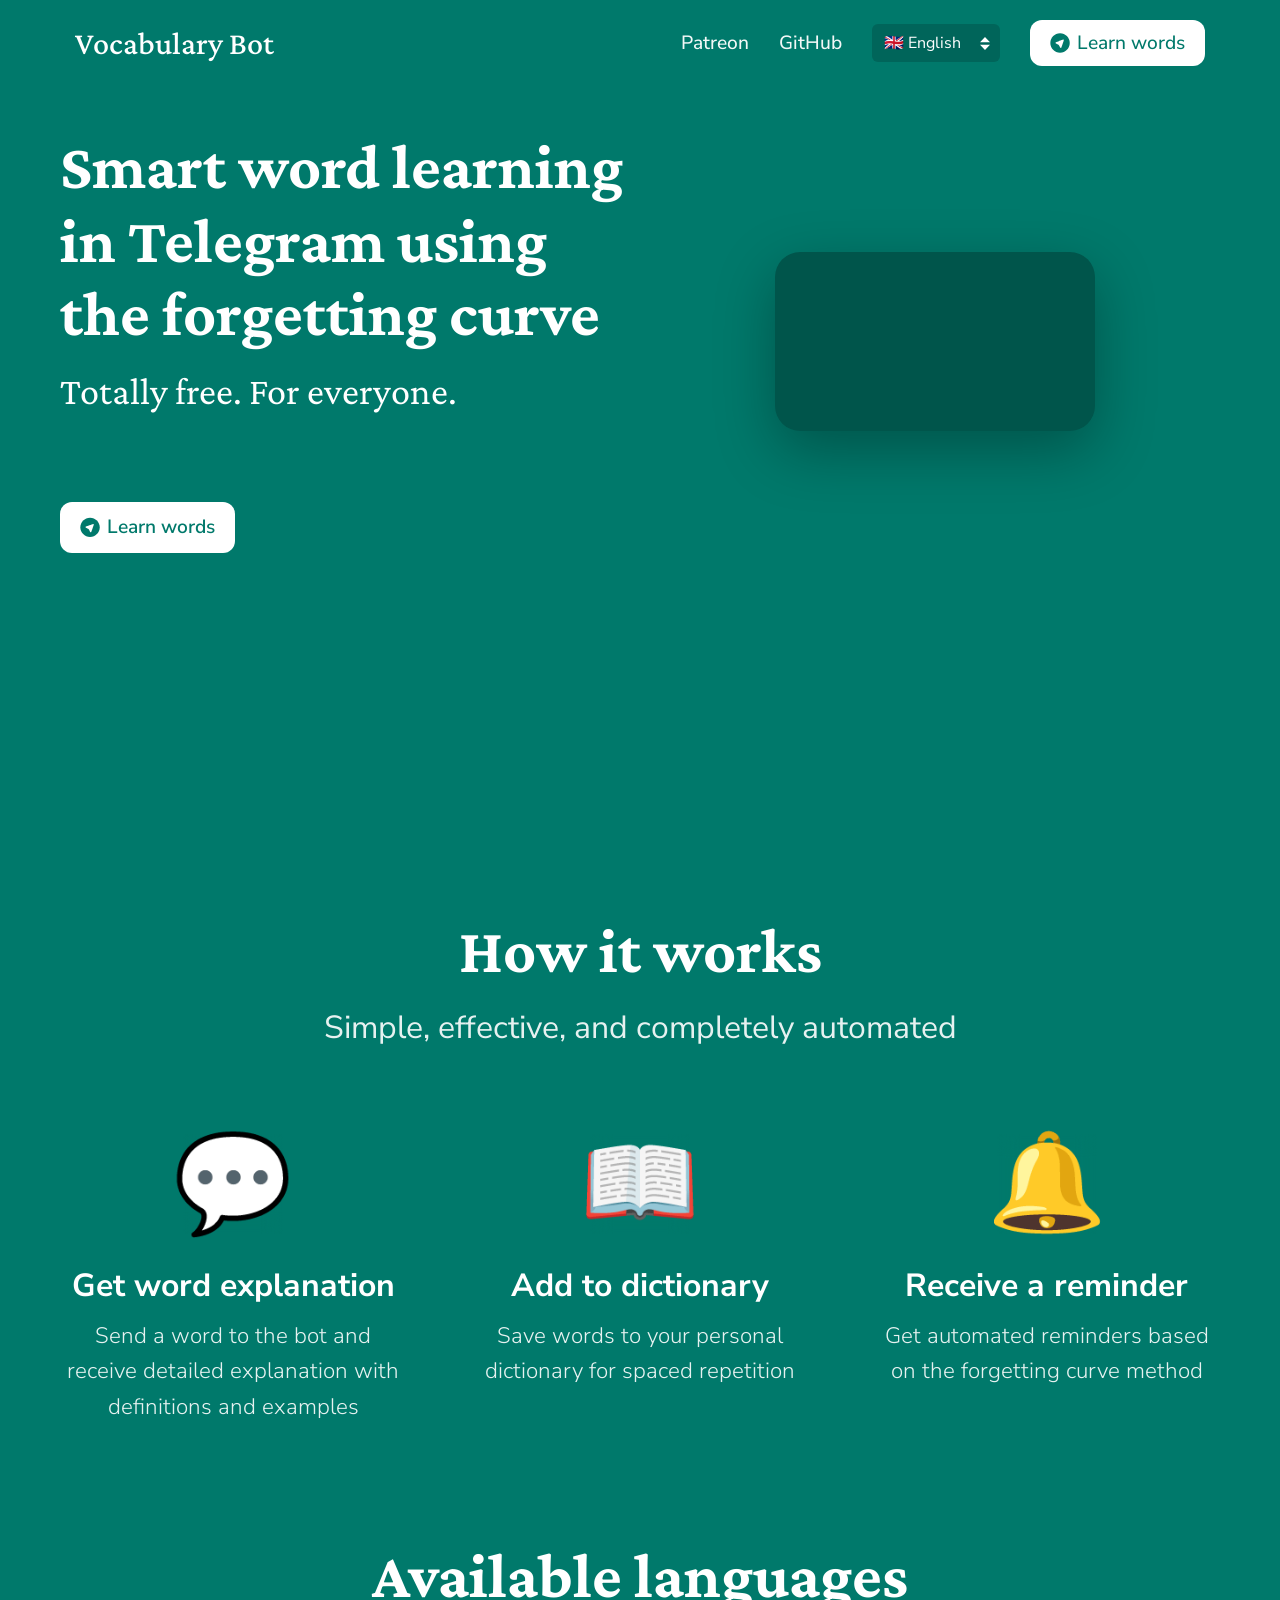
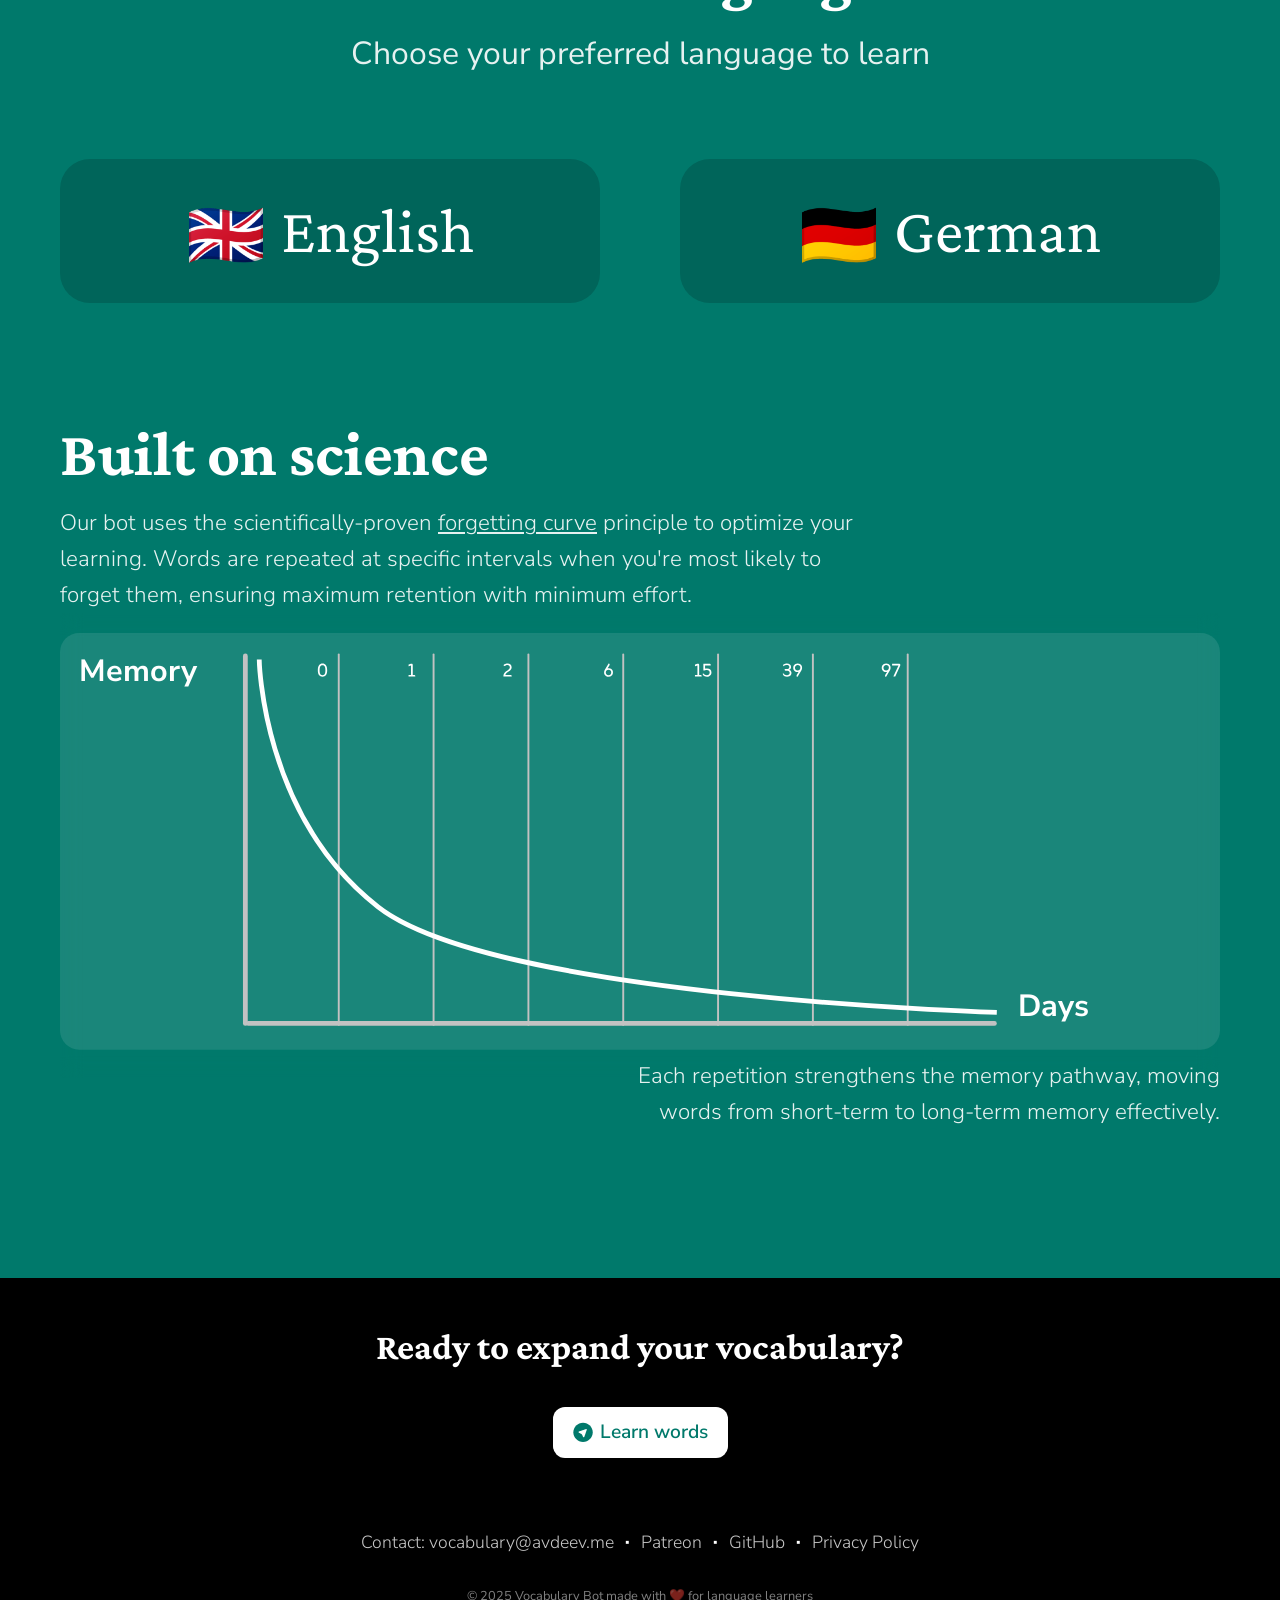
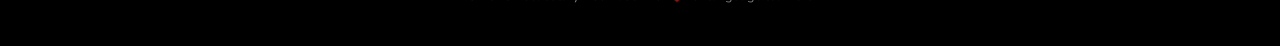
==== commit e38a96a8: "Add language selector" ====
--- a/src/web/index.html
+++ b/src/web/index.html
@@ -1,47 +1,73 @@
-<!DOCTYPE html>
+<!doctype html>
 <html lang="en">
-<head>
-    <meta charset="UTF-8">
-    <meta name="viewport" content="width=device-width, initial-scale=1.0">
+  <head>
+    <meta charset="UTF-8" />
+    <meta name="viewport" content="width=device-width, initial-scale=1.0" />
     <title>Smart Word Learning – Vocabulary Bot</title>
-    <meta name="description" content="Learn new words effectively using the scientifically-proven forgetting curve method. Free vocabulary bot for Telegram with spaced repetition.">
-    <meta name="keywords" content="vocabulary, language learning, forgetting curve, spaced repetition, telegram bot, word learning, english words">
-    <meta name="author" content="Vocabulary Bot">
-    <meta name="robots" content="index, follow">
+    <meta
+      name="description"
+      content="Learn new words effectively using the scientifically-proven forgetting curve method. Free vocabulary bot for Telegram with spaced repetition."
+    />
+    <meta
+      name="keywords"
+      content="vocabulary, language learning, forgetting curve, spaced repetition, telegram bot, word learning, english words"
+    />
+    <meta name="author" content="Vocabulary Bot" />
+    <meta name="robots" content="index, follow" />
 
     <!-- Open Graph / Facebook -->
-    <meta property="og:type" content="website">
-    <meta property="og:url" content="https://avdeev.me/vocabulary/">
-    <meta property="og:title" content="Smart Word Learning – Vocabulary Bot">
-    <meta property="og:description" content="Learn new words effectively using the scientifically-proven forgetting curve method. Free vocabulary bot for Telegram with spaced repetition.">
-    <meta property="og:image" content="static/preview.png">
-    <meta property="og:image:width" content="1200">
-    <meta property="og:image:height" content="630">
-    <meta property="og:image:alt" content="Vocabulary Bot - Smart word learning with forgetting curve">
-    <meta property="og:locale" content="en_US">
-    <meta property="og:site_name" content="Vocabulary Bot">
+    <meta property="og:type" content="website" />
+    <meta property="og:url" content="https://avdeev.me/vocabulary/" />
+    <meta property="og:title" content="Smart Word Learning – Vocabulary Bot" />
+    <meta
+      property="og:description"
+      content="Learn new words effectively using the scientifically-proven forgetting curve method. Free vocabulary bot for Telegram with spaced repetition."
+    />
+    <meta property="og:image" content="static/preview.png" />
+    <meta property="og:image:width" content="1200" />
+    <meta property="og:image:height" content="630" />
+    <meta
+      property="og:image:alt"
+      content="Vocabulary Bot - Smart word learning with forgetting curve"
+    />
+    <meta property="og:locale" content="en_US" />
+    <meta property="og:site_name" content="Vocabulary Bot" />
 
     <!-- Twitter Card -->
-    <meta name="twitter:card" content="summary_large_image">
-    <meta name="twitter:url" content="https://avdeev.me/vocabulary/">
-    <meta name="twitter:title" content="Smart Word Learning – Vocabulary Bot">
-    <meta name="twitter:description" content="Learn new words effectively using the scientifically-proven forgetting curve method. Free vocabulary bot for Telegram with spaced repetition.">
-    <meta name="twitter:image" content="static/preview.png">
-    <meta name="twitter:image:alt" content="Vocabulary Bot - Smart word learning with forgetting curve">
+    <meta name="twitter:card" content="summary_large_image" />
+    <meta name="twitter:url" content="https://avdeev.me/vocabulary/" />
+    <meta name="twitter:title" content="Smart Word Learning – Vocabulary Bot" />
+    <meta
+      name="twitter:description"
+      content="Learn new words effectively using the scientifically-proven forgetting curve method. Free vocabulary bot for Telegram with spaced repetition."
+    />
+    <meta name="twitter:image" content="static/preview.png" />
+    <meta
+      name="twitter:image:alt"
+      content="Vocabulary Bot - Smart word learning with forgetting curve"
+    />
 
     <!-- Additional SEO -->
-    <link rel="canonical" href="https://avdeev.me/vocabulary/">
-    <meta name="theme-color" content="#00796B">
-
-    <link rel="icon" href="https://avdeev.me/static/icons/vocabulary.svg" type="image/svg+xml">
-    <link rel="preconnect" href="https://fonts.googleapis.com">
-    <link rel="preconnect" href="https://fonts.gstatic.com" crossorigin>
-    <link href="https://fonts.googleapis.com/css2?family=Crimson+Pro:ital,wght@0,200..900;1,200..900&family=Nunito+Sans:ital,opsz,wght@0,6..12,200..1000;1,6..12,200..1000&display=swap" rel="stylesheet">
-    <link rel="stylesheet" href="static/styles.css">
+    <link rel="canonical" href="https://avdeev.me/vocabulary/" />
+    <meta name="theme-color" content="#00796B" />
+
+    <link
+      rel="icon"
+      href="https://avdeev.me/static/icons/vocabulary.svg"
+      type="image/svg+xml"
+    />
+    <link rel="preconnect" href="https://fonts.googleapis.com" />
+    <link rel="preconnect" href="https://fonts.gstatic.com" crossorigin />
+    <link
+      href="https://fonts.googleapis.com/css2?family=Crimson+Pro:ital,wght@0,200..900;1,200..900&family=Nunito+Sans:ital,opsz,wght@0,6..12,200..1000;1,6..12,200..1000&display=swap"
+      rel="stylesheet"
+    />
+    <link rel="stylesheet" href="static/styles.css" />
+    <script type="text/javascript" src="js/common.js"></script>
 
     <!-- Structured Data / JSON-LD -->
     <script type="application/ld+json">
-    {
+      {
         "@context": "https://schema.org",
         "@type": "WebApplication",
         "name": "Vocabulary Bot",
@@ -50,236 +76,562 @@
         "applicationCategory": "EducationApplication",
         "operatingSystem": "Any",
         "offers": {
-            "@type": "Offer",
-            "price": "0",
-            "priceCurrency": "EUR"
+          "@type": "Offer",
+          "price": "0",
+          "priceCurrency": "EUR"
         },
         "creator": {
-            "@type": "Organization",
-            "name": "Vocabulary Bot",
-            "url": "https://avdeev.me/vocabulary/"
+          "@type": "Organization",
+          "name": "Vocabulary Bot",
+          "url": "https://avdeev.me/vocabulary/"
         },
-        "keywords": ["vocabulary", "language learning", "forgetting curve", "spaced repetition", "telegram bot", "word learning", "english words"],
+        "keywords": [
+          "vocabulary",
+          "language learning",
+          "forgetting curve",
+          "spaced repetition",
+          "telegram bot",
+          "word learning",
+          "english words"
+        ],
         "featureList": [
-            "Word explanations with definitions and examples",
-            "Personal dictionary with spaced repetition",
-            "Automated reminders based on forgetting curve",
-            "Free for all users",
-            "Telegram bot integration"
+          "Word explanations with definitions and examples",
+          "Personal dictionary with spaced repetition",
+          "Automated reminders based on forgetting curve",
+          "Free for all users",
+          "Telegram bot integration"
         ]
-    }
+      }
     </script>
-</head>
-<body>
+  </head>
+  <body>
     <!-- Navigation -->
     <nav class="navbar">
-        <div class="logo">
-            <a href="/vocabulary">Vocabulary Bot</a>
-        </div>
-        <div class="nav-links">
-            <a href="https://www.patreon.com/c/vocabmatebot/membership" target="_blank">Patreon</a>
-            <a href="https://github.com/nickavdeev/vocabulary" target="_blank">GitHub</a>
-            <a href="https://t.me/VocabMateBot" target="_blank" class="learn-words-btn">
-                <svg width="20px" viewBox="0 0 75 75" fill="none" xmlns="http://www.w3.org/2000/svg">
-                    <path d="M74.0369 37.4724C74.0369 57.5738 57.7414 73.8693 37.64 73.8693C17.5385 73.8693 1.24302 57.5738 1.24302 37.4724C1.24302 17.3709 17.5385 1.07544 37.64 1.07544C57.7414 1.07544 74.0369 17.3709 74.0369 37.4724Z" fill="#00796B"/>
-                    <path d="M45.6774 45.7869C46.7972 42.7265 50.8973 31.0879 51.5556 28.0354C52.2999 24.5841 50.7418 24.2471 47.1978 25.4047C43.6539 26.5623 34.5653 29.9309 33.0356 30.4739C31.5059 31.0168 24.0586 33.5198 22.5146 34.2667C19.3609 35.9582 20.8951 38.5397 24.4206 39.8801C34.958 44.9381 31.9659 42.3607 36.6703 51.7198C37.6385 54.1107 39.9213 58.1832 42.1077 55.1048C43.2571 53.3539 44.7968 48.1936 45.6774 45.7869Z" fill="white"/>
-                </svg>
-                Learn words
-            </a>
-        </div>
+      <div class="logo">
+        <a href="/vocabulary" data-en="Vocabulary Bot" data-de="Vocabulary Bot"
+          >Vocabulary Bot</a
+        >
+      </div>
+      <div class="nav-links">
+        <a
+          href="https://www.patreon.com/c/vocabmatebot/membership"
+          target="_blank"
+          >Patreon</a
+        >
+        <a href="https://github.com/nickavdeev/vocabulary" target="_blank"
+          >GitHub</a
+        >
+        <select id="language-selector">
+          <option value="en">🇬🇧 English</option>
+          <option value="de">🇩🇪 Deutsch</option>
+        </select>
+        <a
+          href="https://t.me/VocabMateBot"
+          target="_blank"
+          class="learn-words-btn"
+        >
+          <svg
+            width="20px"
+            viewBox="0 0 75 75"
+            fill="none"
+            xmlns="http://www.w3.org/2000/svg"
+          >
+            <path
+              d="M74.0369 37.4724C74.0369 57.5738 57.7414 73.8693 37.64 73.8693C17.5385 73.8693 1.24302 57.5738 1.24302 37.4724C1.24302 17.3709 17.5385 1.07544 37.64 1.07544C57.7414 1.07544 74.0369 17.3709 74.0369 37.4724Z"
+              fill="#00796B"
+            />
+            <path
+              d="M45.6774 45.7869C46.7972 42.7265 50.8973 31.0879 51.5556 28.0354C52.2999 24.5841 50.7418 24.2471 47.1978 25.4047C43.6539 26.5623 34.5653 29.9309 33.0356 30.4739C31.5059 31.0168 24.0586 33.5198 22.5146 34.2667C19.3609 35.9582 20.8951 38.5397 24.4206 39.8801C34.958 44.9381 31.9659 42.3607 36.6703 51.7198C37.6385 54.1107 39.9213 58.1832 42.1077 55.1048C43.2571 53.3539 44.7968 48.1936 45.6774 45.7869Z"
+              fill="white"
+            />
+          </svg>
+          <span data-en="Learn words" data-de="Wörter lernen">Learn words</span>
+        </a>
+      </div>
     </nav>
 
     <!-- Main Content -->
     <div class="container">
-        <!-- Hero Section -->
-        <div class="hero-section">
-            <div class="hero-content">
-                <div class="hero-text">
-                    <h1>Smart word learning in Telegram using the forgetting curve</h1>
-                    <p>Totally free. For everyone.</p>
-                    <div>
-                        <a href="https://t.me/VocabMateBot" target="_blank" class="learn-words-btn">
-                            <svg width="20px" viewBox="0 0 75 75" fill="none" xmlns="http://www.w3.org/2000/svg">
-                                <path d="M74.0369 37.4724C74.0369 57.5738 57.7414 73.8693 37.64 73.8693C17.5385 73.8693 1.24302 57.5738 1.24302 37.4724C1.24302 17.3709 17.5385 1.07544 37.64 1.07544C57.7414 1.07544 74.0369 17.3709 74.0369 37.4724Z" fill="#00796B"/>
-                                <path d="M45.6774 45.7869C46.7972 42.7265 50.8973 31.0879 51.5556 28.0354C52.2999 24.5841 50.7418 24.2471 47.1978 25.4047C43.6539 26.5623 34.5653 29.9309 33.0356 30.4739C31.5059 31.0168 24.0586 33.5198 22.5146 34.2667C19.3609 35.9582 20.8951 38.5397 24.4206 39.8801C34.958 44.9381 31.9659 42.3607 36.6703 51.7198C37.6385 54.1107 39.9213 58.1832 42.1077 55.1048C43.2571 53.3539 44.7968 48.1936 45.6774 45.7869Z" fill="white"/>
-                            </svg>
-                            Learn words
-                        </a>
-                    </div>
-                </div>
-                <div class="phone-mockup">
-                    <video autoplay muted loop width="100%">
-                        <source src="static/screen.mp4" type="video/mp4">
-                        Your browser does not support the video tag.
-                    </video>
-                </div>
+      <!-- Hero Section -->
+      <div class="hero-section">
+        <div class="hero-content">
+          <div class="hero-text">
+            <h1
+              data-en="Smart word learning in Telegram using the forgetting curve"
+              data-de="Intelligentes Wortlernen in Telegram mit der Vergessenskurve"
+            >
+              Smart word learning in Telegram using the forgetting curve
+            </h1>
+            <p
+              data-en="Totally free. For everyone."
+              data-de="Völlig kostenlos. Für alle."
+            >
+              Totally free. For everyone.
+            </p>
+            <div>
+              <a
+                href="https://t.me/VocabMateBot"
+                target="_blank"
+                class="learn-words-btn"
+              >
+                <svg
+                  width="20px"
+                  viewBox="0 0 75 75"
+                  fill="none"
+                  xmlns="http://www.w3.org/2000/svg"
+                >
+                  <path
+                    d="M74.0369 37.4724C74.0369 57.5738 57.7414 73.8693 37.64 73.8693C17.5385 73.8693 1.24302 57.5738 1.24302 37.4724C1.24302 17.3709 17.5385 1.07544 37.64 1.07544C57.7414 1.07544 74.0369 17.3709 74.0369 37.4724Z"
+                    fill="#00796B"
+                  />
+                  <path
+                    d="M45.6774 45.7869C46.7972 42.7265 50.8973 31.0879 51.5556 28.0354C52.2999 24.5841 50.7418 24.2471 47.1978 25.4047C43.6539 26.5623 34.5653 29.9309 33.0356 30.4739C31.5059 31.0168 24.0586 33.5198 22.5146 34.2667C19.3609 35.9582 20.8951 38.5397 24.4206 39.8801C34.958 44.9381 31.9659 42.3607 36.6703 51.7198C37.6385 54.1107 39.9213 58.1832 42.1077 55.1048C43.2571 53.3539 44.7968 48.1936 45.6774 45.7869Z"
+                    fill="white"
+                  />
+                </svg>
+                <span data-en="Learn words" data-de="Wörter lernen"
+                  >Learn words</span
+                >
+              </a>
             </div>
+          </div>
+          <div class="phone-mockup">
+            <video autoplay muted loop width="100%">
+              <source src="static/screen.mp4" type="video/mp4" />
+              Your browser does not support the video tag.
+            </video>
+          </div>
         </div>
-
-        <!-- How It Works Section -->
-        <div class="how-it-works">
-            <div class="container">
-                <h2 class="how-it-works-title">How it works</h2>
-                <p class="how-it-works-subtitle">Simple, effective, and completely automated</p>
-
-                <div class="features-grid">
-                    <div class="feature">
-                        <div class="feature-icon">💬</div>
-                        <h3>Get word explanation</h3>
-                        <p>Send a word to the bot and receive detailed explanation with definitions and examples</p>
-                    </div>
-
-                    <div class="feature">
-                        <div class="feature-icon">📖</div>
-                        <h3>Add to dictionary</h3>
-                        <p>Save words to your personal dictionary for spaced repetition</p>
-                    </div>
-
-                    <div class="feature">
-                        <div class="feature-icon">🔔</div>
-                        <h3>Receive a reminder</h3>
-                        <p>Get automated reminders based on the forgetting curve method</p>
-                    </div>
-                </div>
+      </div>
+
+      <!-- How It Works Section -->
+      <div class="how-it-works">
+        <div class="container">
+          <h2
+            class="how-it-works-title"
+            data-en="How it works"
+            data-de="Wie es funktioniert"
+          >
+            How it works
+          </h2>
+          <p
+            class="how-it-works-subtitle"
+            data-en="Simple, effective, and completely automated"
+            data-de="Einfach, effektiv und vollständig automatisiert"
+          >
+            Simple, effective, and completely automated
+          </p>
+
+          <div class="features-grid">
+            <div class="feature">
+              <div class="feature-icon">💬</div>
+              <h3
+                data-en="Get word explanation"
+                data-de="Worterklärung erhalten"
+              >
+                Get word explanation
+              </h3>
+              <p
+                data-en="Send a word to the bot and receive detailed explanation with definitions and examples"
+                data-de="Sende ein Wort an den Bot und erhalte eine detaillierte Erklärung mit Definitionen und Beispielen"
+              >
+                Send a word to the bot and receive detailed explanation with
+                definitions and examples
+              </p>
             </div>
+
+            <div class="feature">
+              <div class="feature-icon">📖</div>
+              <h3
+                data-en="Add to dictionary"
+                data-de="Zum Wörterbuch hinzufügen"
+              >
+                Add to dictionary
+              </h3>
+              <p
+                data-en="Save words to your personal dictionary for spaced repetition"
+                data-de="Speichere Wörter in deinem persönlichen Wörterbuch zur verteilten Wiederholung"
+              >
+                Save words to your personal dictionary for spaced repetition
+              </p>
+            </div>
+
+            <div class="feature">
+              <div class="feature-icon">🔔</div>
+              <h3
+                data-en="Receive a reminder"
+                data-de="Erhalte eine Erinnerung"
+              >
+                Receive a reminder
+              </h3>
+              <p
+                data-en="Get automated reminders based on the forgetting curve method"
+                data-de="Erhalte automatische Erinnerungen basierend auf der Methode der Vergessenskurve"
+              >
+                Get automated reminders based on the forgetting curve method
+              </p>
+            </div>
+          </div>
         </div>
-
-        <!-- Available Languages Section -->
-        <div class="available-languages">
-            <div class="container">
-                <h2 class="available-languages-title">Available languages</h2>
-                <p class="available-languages-subtitle">Choose your preferred language to learn</p>
-
-                <div class="features-grid">
-                    <a href="https://t.me/VocabMateBot" target="_blank" class="feature">
-                        <div class="language-name">🇬🇧 English</div>
-                    </a>
-
-                    <a href="https://t.me/VocabMateBot" target="_blank" class="feature">
-                        <div class="language-name">🇩🇪 German</div>
-                    </a>
-                </div>
-            </div>
+      </div>
+
+      <!-- Available Languages Section -->
+      <div class="available-languages">
+        <div class="container">
+          <h2
+            class="available-languages-title"
+            data-en="Available languages"
+            data-de="Verfügbare Sprachen"
+          >
+            Available languages
+          </h2>
+          <p
+            class="available-languages-subtitle"
+            data-en="Choose your preferred language to learn"
+            data-de="Wähle deine bevorzugte Sprache zum Lernen"
+          >
+            Choose your preferred language to learn
+          </p>
+          <div class="features-grid">
+            <a href="https://t.me/VocabMateBot" target="_blank" class="feature">
+              <div class="language-name">
+                <span class="language-icon">🇬🇧</span>
+                <span data-en="English" data-de="Englisch">English</span>
+              </div>
+            </a>
+
+            <a href="https://t.me/VocabMateBot" target="_blank" class="feature">
+              <div class="language-name">
+                <span class="language-icon">🇩🇪</span>
+                <span data-en="German" data-de="Deutsch">German</span>
+              </div>
+            </a>
+          </div>
         </div>
-
-        <!-- Science Section -->
-        <div class="science-section">
-            <div class="container">
-                <h2 class="science-title">Built on science</h2>
-                <p class="science-text">
-                    Our bot uses the scientifically-proven <a href="https://en.wikipedia.org/wiki/Forgetting_curve" target="_blank">forgetting curve</a> principle to optimize your learning. Words are repeated at specific intervals when you're most likely to forget them, ensuring maximum retention with minimum effort.
-                </p>
-
-                <!-- Forgetting Curve Chart -->
-                <div class="forgetting-curve">
-                    <svg width="100%" viewBox="0 0 1211 435" fill="none" xmlns="http://www.w3.org/2000/svg">
-                        <rect width="1211" height="435" rx="20" fill="white" fill-opacity="0.1"/>
-
-                        <!-- Grid Lines -->
-                        <line x1="193.5" y1="23.9678" x2="193.5" y2="407.643" stroke="#C2C2C2" stroke-width="5" stroke-linecap="round"/>
-                        <line x1="291" y1="22.4678" x2="291" y2="409.143" stroke="#C2C2C2" stroke-width="2" stroke-linecap="round"/>
-                        <line x1="390" y1="22.4678" x2="390" y2="409.143" stroke="#C2C2C2" stroke-width="2" stroke-linecap="round"/>
-                        <line x1="489" y1="22.4678" x2="489" y2="409.143" stroke="#C2C2C2" stroke-width="2" stroke-linecap="round"/>
-                        <line x1="588" y1="22.4678" x2="588" y2="409.143" stroke="#C2C2C2" stroke-width="2" stroke-linecap="round"/>
-                        <line x1="687" y1="22.4678" x2="687" y2="409.143" stroke="#C2C2C2" stroke-width="2" stroke-linecap="round"/>
-                        <line x1="786" y1="22.4678" x2="786" y2="409.143" stroke="#C2C2C2" stroke-width="2" stroke-linecap="round"/>
-                        <line x1="885" y1="22.4678" x2="885" y2="409.143" stroke="#C2C2C2" stroke-width="2" stroke-linecap="round"/>
-                        <line x1="196.5" y1="407.643" x2="975.5" y2="407.643" stroke="#C2C2C2" stroke-width="5" stroke-linecap="round"/>
-
-                        <!-- Forgetting Curve -->
-                        <path d="M208 27.6816C208 27.6816 210.5 190.948 332 285.857C453.5 380.766 978 396.019 978 396.019" stroke="white" stroke-width="5"/>
-
-                        <!-- Y-axis Label -->
-                        <path d="M56.5593 45V22.44H59.9833L68.4953 38.152H67.4713L75.9513 22.44H79.3113V45H75.5993V28.52H76.3033L69.1353 41.576H66.7353L59.5033 28.488H60.2713V45H56.5593ZM91.6045 45.32C89.8338 45.32 88.3085 44.9893 87.0285 44.328C85.7485 43.6667 84.7565 42.728 84.0525 41.512C83.3698 40.296 83.0285 38.856 83.0285 37.192C83.0285 35.5707 83.3592 34.152 84.0205 32.936C84.7032 31.72 85.6312 30.7707 86.8045 30.088C87.9992 29.384 89.3538 29.032 90.8685 29.032C92.3618 29.032 93.6418 29.352 94.7085 29.992C95.7752 30.632 96.5965 31.5387 97.1725 32.712C97.7698 33.8853 98.0685 35.2827 98.0685 36.904V38.088H86.2605V35.784H95.2525L94.7405 36.264C94.7405 34.8133 94.4205 33.704 93.7805 32.936C93.1405 32.1467 92.2232 31.752 91.0285 31.752C90.1325 31.752 89.3645 31.9653 88.7245 32.392C88.1058 32.7973 87.6258 33.384 87.2845 34.152C86.9645 34.8987 86.8045 35.7947 86.8045 36.84V37.064C86.8045 38.2373 86.9858 39.208 87.3485 39.976C87.7112 40.744 88.2552 41.32 88.9805 41.704C89.7058 42.088 90.6018 42.28 91.6685 42.28C92.5432 42.28 93.4178 42.152 94.2925 41.896C95.1672 41.6187 95.9672 41.192 96.6925 40.616L97.8125 43.304C97.0658 43.9227 96.1272 44.4133 94.9965 44.776C93.8658 45.1387 92.7352 45.32 91.6045 45.32ZM101.3 45V29.352H105.204V32.488H104.852C105.13 31.7627 105.514 31.144 106.004 30.632C106.495 30.12 107.082 29.7253 107.764 29.448C108.447 29.1707 109.204 29.032 110.036 29.032C111.295 29.032 112.33 29.3307 113.14 29.928C113.951 30.5253 114.516 31.4427 114.836 32.68H114.388C114.815 31.5493 115.519 30.664 116.5 30.024C117.482 29.3627 118.612 29.032 119.892 29.032C121.087 29.032 122.068 29.2667 122.836 29.736C123.626 30.2053 124.212 30.92 124.596 31.88C124.98 32.8187 125.172 34.0133 125.172 35.464V45H121.172V35.624C121.172 34.4293 120.97 33.5547 120.564 33C120.18 32.4453 119.519 32.168 118.58 32.168C117.898 32.168 117.3 32.3387 116.788 32.68C116.276 33 115.882 33.4693 115.604 34.088C115.348 34.7067 115.22 35.4533 115.22 36.328V45H111.22V35.624C111.22 34.4293 111.018 33.5547 110.612 33C110.228 32.4453 109.578 32.168 108.66 32.168C107.956 32.168 107.348 32.3387 106.836 32.68C106.346 33 105.962 33.4693 105.684 34.088C105.428 34.7067 105.3 35.4533 105.3 36.328V45H101.3ZM136.435 45.32C134.813 45.32 133.405 44.9893 132.211 44.328C131.016 43.6667 130.088 42.728 129.427 41.512C128.765 40.2747 128.435 38.824 128.435 37.16C128.435 35.496 128.765 34.056 129.427 32.84C130.088 31.624 131.016 30.6853 132.211 30.024C133.405 29.3627 134.813 29.032 136.435 29.032C138.056 29.032 139.464 29.3627 140.659 30.024C141.853 30.6853 142.781 31.624 143.443 32.84C144.104 34.056 144.435 35.496 144.435 37.16C144.435 38.824 144.104 40.2747 143.443 41.512C142.781 42.728 141.853 43.6667 140.659 44.328C139.464 44.9893 138.056 45.32 136.435 45.32ZM136.435 42.28C137.629 42.28 138.589 41.8533 139.315 41C140.04 40.1253 140.403 38.8453 140.403 37.16C140.403 35.4533 140.04 34.184 139.315 33.352C138.589 32.4987 137.629 32.072 136.435 32.072C135.24 32.072 134.28 32.4987 133.555 33.352C132.829 34.184 132.467 35.4533 132.467 37.16C132.467 38.8453 132.829 40.1253 133.555 41C134.28 41.8533 135.24 42.28 136.435 42.28ZM147.736 45V29.352H151.64V33.128H151.32C151.619 31.848 152.206 30.8773 153.08 30.216C153.955 29.5333 155.118 29.1387 156.568 29.032L157.784 28.936L158.04 32.328L155.736 32.552C154.435 32.68 153.454 33.0853 152.792 33.768C152.131 34.4293 151.8 35.368 151.8 36.584V45H147.736ZM162.644 50.76L165.908 43.56V45.224L159.028 29.352H163.284L168.148 41.48H167.188L172.148 29.352H176.18L166.772 50.76H162.644Z" fill="white"/>
-
-                        <!-- X-axis Label -->
-                        <path d="M999.464 410V387.44H1007.85C1010.37 387.44 1012.5 387.877 1014.25 388.752C1016.02 389.627 1017.36 390.907 1018.28 392.592C1019.22 394.256 1019.69 396.293 1019.69 398.704C1019.69 401.115 1019.22 403.163 1018.28 404.848C1017.36 406.533 1016.02 407.813 1014.25 408.688C1012.5 409.563 1010.37 410 1007.85 410H999.464ZM1003.56 406.608H1007.59C1010.22 406.608 1012.17 405.957 1013.45 404.656C1014.75 403.333 1015.4 401.349 1015.4 398.704C1015.4 396.059 1014.75 394.085 1013.45 392.784C1012.15 391.483 1010.19 390.832 1007.59 390.832H1003.56V406.608ZM1028.61 410.32C1027.48 410.32 1026.46 410.107 1025.57 409.68C1024.69 409.232 1024 408.635 1023.49 407.888C1023 407.141 1022.75 406.299 1022.75 405.36C1022.75 404.208 1023.05 403.301 1023.65 402.64C1024.24 401.957 1025.22 401.467 1026.56 401.168C1027.9 400.869 1029.71 400.72 1031.97 400.72H1033.57V403.024H1032C1031 403.024 1030.15 403.067 1029.47 403.152C1028.79 403.216 1028.23 403.333 1027.81 403.504C1027.4 403.653 1027.1 403.867 1026.91 404.144C1026.74 404.421 1026.66 404.763 1026.66 405.168C1026.66 405.872 1026.9 406.448 1027.39 406.896C1027.88 407.344 1028.56 407.568 1029.44 407.568C1030.14 407.568 1030.76 407.408 1031.3 407.088C1031.85 406.747 1032.29 406.288 1032.61 405.712C1032.93 405.136 1033.09 404.475 1033.09 403.728V400.048C1033.09 398.981 1032.85 398.213 1032.38 397.744C1031.91 397.275 1031.12 397.04 1030.02 397.04C1029.14 397.04 1028.24 397.179 1027.33 397.456C1026.41 397.712 1025.48 398.117 1024.54 398.672L1023.39 395.952C1023.95 395.568 1024.6 395.237 1025.34 394.96C1026.11 394.661 1026.91 394.437 1027.74 394.288C1028.6 394.117 1029.4 394.032 1030.14 394.032C1031.68 394.032 1032.94 394.267 1033.92 394.736C1034.92 395.205 1035.67 395.92 1036.16 396.88C1036.65 397.819 1036.9 399.035 1036.9 400.528V410H1033.15V406.672H1033.41C1033.26 407.419 1032.96 408.069 1032.51 408.624C1032.08 409.157 1031.54 409.573 1030.88 409.872C1030.22 410.171 1029.46 410.32 1028.61 410.32ZM1042.21 415.76L1045.47 408.56V410.224L1038.59 394.352H1042.85L1047.71 406.48H1046.75L1051.71 394.352H1055.74L1046.33 415.76H1042.21ZM1063.06 410.32C1062.18 410.32 1061.33 410.245 1060.5 410.096C1059.69 409.947 1058.94 409.744 1058.26 409.488C1057.58 409.211 1056.98 408.869 1056.47 408.464L1057.49 405.84C1058.02 406.181 1058.6 406.48 1059.22 406.736C1059.84 406.992 1060.48 407.184 1061.14 407.312C1061.8 407.44 1062.45 407.504 1063.09 407.504C1064.11 407.504 1064.87 407.333 1065.36 406.992C1065.87 406.629 1066.13 406.16 1066.13 405.584C1066.13 405.093 1065.96 404.72 1065.62 404.464C1065.3 404.187 1064.81 403.984 1064.15 403.856L1060.95 403.248C1059.62 402.992 1058.61 402.512 1057.91 401.808C1057.22 401.083 1056.88 400.155 1056.88 399.024C1056.88 398 1057.16 397.115 1057.71 396.368C1058.29 395.621 1059.08 395.045 1060.08 394.64C1061.08 394.235 1062.24 394.032 1063.54 394.032C1064.28 394.032 1065.01 394.107 1065.71 394.256C1066.42 394.384 1067.08 394.587 1067.7 394.864C1068.34 395.12 1068.89 395.461 1069.36 395.888L1068.27 398.512C1067.87 398.171 1067.4 397.883 1066.87 397.648C1066.33 397.392 1065.78 397.2 1065.2 397.072C1064.65 396.923 1064.1 396.848 1063.57 396.848C1062.52 396.848 1061.75 397.029 1061.23 397.392C1060.74 397.755 1060.5 398.235 1060.5 398.832C1060.5 399.28 1060.65 399.653 1060.95 399.952C1061.24 400.251 1061.7 400.453 1062.32 400.56L1065.52 401.168C1066.91 401.424 1067.95 401.893 1068.66 402.576C1069.38 403.259 1069.75 404.176 1069.75 405.328C1069.75 406.373 1069.47 407.269 1068.91 408.016C1068.36 408.763 1067.58 409.339 1066.58 409.744C1065.58 410.128 1064.4 410.32 1063.06 410.32Z" fill="white"/>
-
-                        <!-- Time markers -->
-                        <path d="M274.048 45.7078C272.464 45.7078 271.248 45.1238 270.4 43.9558C269.568 42.7878 269.152 41.0678 269.152 38.7958C269.152 36.5398 269.576 34.8198 270.424 33.6358C271.288 32.4518 272.496 31.8598 274.048 31.8598C275.584 31.8598 276.776 32.4518 277.624 33.6358C278.488 34.8198 278.92 36.5398 278.92 38.7958C278.92 41.0678 278.496 42.7878 277.648 43.9558C276.816 45.1238 275.616 45.7078 274.048 45.7078ZM274.048 44.0038C274.672 44.0038 275.208 43.8438 275.656 43.5238C276.104 43.2038 276.448 42.6678 276.688 41.9158C276.944 41.1478 277.072 40.1078 277.072 38.7958C277.072 37.4838 276.944 36.4518 276.688 35.6998C276.448 34.9318 276.104 34.3878 275.656 34.0678C275.208 33.7318 274.672 33.5638 274.048 33.5638C273.424 33.5638 272.88 33.7318 272.416 34.0678C271.968 34.3878 271.616 34.9318 271.36 35.6998C271.12 36.4518 271 37.4838 271 38.7958C271 40.1078 271.12 41.1478 271.36 41.9158C271.616 42.6678 271.968 43.2038 272.416 43.5238C272.88 43.8438 273.424 44.0038 274.048 44.0038Z" fill="white"/>
-                        <path d="M366.456 43.8118V33.8518L364.104 34.7398C363.96 34.8038 363.888 34.7558 363.888 34.5958V33.2038C363.888 33.0278 363.968 32.9158 364.128 32.8678L365.592 32.3398C366.008 32.1958 366.4 32.1238 366.768 32.1238H367.08C367.864 32.1238 368.256 32.5638 368.256 33.4438V43.8118H369.84C370.56 43.8118 370.92 44.1558 370.92 44.8438V45.2038C370.92 45.3798 370.832 45.4678 370.656 45.4678H364.056C363.928 45.4678 363.864 45.3958 363.864 45.2518V44.0038C363.864 43.8758 363.928 43.8118 364.056 43.8118H366.456Z" fill="white"/>
-                        <path d="M665.456 43.8118V33.8518L663.104 34.7398C662.96 34.8038 662.888 34.7558 662.888 34.5958V33.2038C662.888 33.0278 662.968 32.9158 663.128 32.8678L664.592 32.3398C665.008 32.1958 665.4 32.1238 665.768 32.1238H666.08C666.864 32.1238 667.256 32.5638 667.256 33.4438V43.8118H668.84C669.56 43.8118 669.92 44.1558 669.92 44.8438V45.2038C669.92 45.3798 669.832 45.4678 669.656 45.4678H663.056C662.928 45.4678 662.864 45.3958 662.864 45.2518V44.0038C662.864 43.8758 662.928 43.8118 663.056 43.8118H665.456ZM673.44 33.8038V37.3078C673.712 37.2278 674.032 37.1558 674.4 37.0918C674.768 37.0278 675.2 36.9958 675.696 36.9958C677.072 36.9958 678.144 37.3718 678.912 38.1238C679.696 38.8758 680.088 39.8918 680.088 41.1718C680.088 42.0998 679.88 42.8998 679.464 43.5718C679.048 44.2438 678.48 44.7718 677.76 45.1558C677.056 45.5238 676.256 45.7078 675.36 45.7078C674.448 45.7078 673.664 45.5558 673.008 45.2518C672.368 44.9318 671.872 44.5398 671.52 44.0758C671.184 43.5958 671.016 43.1318 671.016 42.6838C671.016 42.3478 671.136 42.1798 671.376 42.1798C671.488 42.1798 671.608 42.2518 671.736 42.3958C672.168 42.9398 672.664 43.3558 673.224 43.6438C673.8 43.9318 674.456 44.0758 675.192 44.0758C676.152 44.0758 676.904 43.8198 677.448 43.3078C677.992 42.7958 678.264 42.1158 678.264 41.2678C678.264 40.4038 678.008 39.7478 677.496 39.2998C676.984 38.8358 676.28 38.6038 675.384 38.6038C674.728 38.6038 674.104 38.6678 673.512 38.7958C672.936 38.9238 672.416 39.0758 671.952 39.2518C671.76 39.2998 671.664 39.2278 671.664 39.0358V32.3398C671.664 32.1958 671.72 32.1238 671.832 32.1238H678.216C678.952 32.1238 679.32 32.4678 679.32 33.1558V33.5398C679.32 33.7158 679.232 33.8038 679.056 33.8038H673.44Z" fill="white"/>
-                        <path d="M465 43.8118H470.496C471.216 43.8118 471.576 44.1478 471.576 44.8198V45.2038C471.576 45.3798 471.488 45.4678 471.312 45.4678H463.08C462.952 45.4678 462.888 45.3958 462.888 45.2518C462.888 44.2598 463.048 43.4198 463.368 42.7318C463.704 42.0438 464.128 41.4678 464.64 41.0038C465.152 40.5238 465.688 40.0998 466.248 39.7318C466.824 39.3478 467.368 38.9718 467.88 38.6038C468.392 38.2358 468.808 37.8278 469.128 37.3798C469.464 36.9318 469.632 36.3798 469.632 35.7238C469.632 35.0198 469.408 34.4758 468.96 34.0918C468.528 33.7078 467.912 33.5158 467.112 33.5158C466.536 33.5158 465.984 33.6118 465.456 33.8038C464.928 33.9798 464.408 34.2278 463.896 34.5478C463.768 34.6278 463.664 34.6678 463.584 34.6678C463.504 34.6678 463.44 34.6038 463.392 34.4758L463.248 33.9958C463.136 33.6438 463.152 33.3558 463.296 33.1318C463.44 32.9078 463.712 32.7158 464.112 32.5558C464.544 32.3798 465.016 32.2198 465.528 32.0758C466.04 31.9318 466.608 31.8598 467.232 31.8598C468.528 31.8598 469.56 32.1878 470.328 32.8438C471.096 33.4838 471.48 34.4358 471.48 35.6998C471.48 36.4358 471.328 37.0838 471.024 37.6438C470.736 38.1878 470.352 38.6758 469.872 39.1078C469.408 39.5238 468.904 39.9158 468.36 40.2838C467.816 40.6358 467.296 40.9878 466.8 41.3398C466.32 41.6918 465.912 42.0678 465.576 42.4678C465.24 42.8518 465.048 43.2998 465 43.8118Z" fill="white"/>
-                        <path d="M761.056 38.4838C761.472 38.5798 761.872 38.7558 762.256 39.0118C762.656 39.2678 762.984 39.6198 763.24 40.0678C763.496 40.4998 763.624 41.0438 763.624 41.6998C763.624 42.4838 763.432 43.1798 763.048 43.7878C762.664 44.3798 762.12 44.8518 761.416 45.2038C760.728 45.5398 759.92 45.7078 758.992 45.7078C757.984 45.7078 757.152 45.5398 756.496 45.2038C755.856 44.8518 755.376 44.4358 755.056 43.9558C754.752 43.4758 754.6 43.0438 754.6 42.6598C754.6 42.5158 754.624 42.3958 754.672 42.2998C754.736 42.1878 754.824 42.1318 754.936 42.1318C755.032 42.1318 755.152 42.2118 755.296 42.3718C755.712 42.8838 756.208 43.2998 756.784 43.6198C757.36 43.9238 758.048 44.0758 758.848 44.0758C759.744 44.0758 760.456 43.8598 760.984 43.4278C761.512 42.9798 761.776 42.3878 761.776 41.6518C761.776 41.0918 761.64 40.6518 761.368 40.3318C761.096 39.9958 760.744 39.7558 760.312 39.6118C759.88 39.4518 759.416 39.3718 758.92 39.3718H757.552C756.88 39.3718 756.544 39.0518 756.544 38.4118V38.0038C756.544 37.7958 756.624 37.6918 756.784 37.6918H758.968C759.752 37.6918 760.352 37.5158 760.768 37.1638C761.184 36.7958 761.392 36.2678 761.392 35.5798C761.392 34.8278 761.144 34.2918 760.648 33.9718C760.152 33.6518 759.544 33.4918 758.824 33.4918C758.2 33.4918 757.632 33.5878 757.12 33.7798C756.624 33.9558 756.128 34.2038 755.632 34.5238C755.568 34.5558 755.512 34.5878 755.464 34.6198C755.416 34.6518 755.376 34.6678 755.344 34.6678C755.248 34.6678 755.176 34.6038 755.128 34.4758L754.984 33.9958C754.872 33.6438 754.888 33.3638 755.032 33.1558C755.192 32.9318 755.464 32.7318 755.848 32.5558C756.216 32.3798 756.664 32.2198 757.192 32.0758C757.72 31.9318 758.288 31.8598 758.896 31.8598C760.16 31.8598 761.192 32.1638 761.992 32.7718C762.792 33.3798 763.192 34.2598 763.192 35.4118C763.192 36.0838 763.016 36.6918 762.664 37.2358C762.312 37.7798 761.776 38.1958 761.056 38.4838ZM771.194 40.4518C770.986 40.5638 770.762 40.6518 770.522 40.7158C770.282 40.7798 770.002 40.8118 769.682 40.8118C768.866 40.8118 768.138 40.6278 767.498 40.2598C766.858 39.8758 766.354 39.3638 765.986 38.7238C765.634 38.0678 765.458 37.3398 765.458 36.5398C765.458 35.5638 765.658 34.7318 766.058 34.0438C766.474 33.3398 767.034 32.8038 767.738 32.4358C768.458 32.0518 769.258 31.8598 770.138 31.8598C771.034 31.8598 771.826 32.0518 772.514 32.4358C773.202 32.8038 773.738 33.3238 774.122 33.9958C774.522 34.6518 774.722 35.4198 774.722 36.2998C774.722 37.0358 774.578 37.7398 774.29 38.4118C774.002 39.0678 773.618 39.7878 773.138 40.5718L770.186 45.4438C770.074 45.6198 769.946 45.7078 769.802 45.7078C769.354 45.7078 769.074 45.4918 768.962 45.0598C768.85 44.6118 768.946 44.1318 769.25 43.6198L771.194 40.4518ZM770.066 39.2038C770.914 39.2038 771.602 38.9398 772.13 38.4118C772.658 37.8838 772.922 37.2038 772.922 36.3718C772.922 35.5238 772.674 34.8358 772.178 34.3078C771.682 33.7798 770.986 33.5158 770.09 33.5158C769.242 33.5158 768.554 33.7878 768.026 34.3318C767.514 34.8598 767.258 35.5398 767.258 36.3718C767.258 37.2358 767.506 37.9238 768.002 38.4358C768.498 38.9478 769.186 39.2038 770.066 39.2038Z" fill="white"/>
-                        <path d="M571.584 37.0918C571.776 37.0118 571.992 36.9398 572.232 36.8758C572.472 36.8118 572.752 36.7798 573.072 36.7798C573.904 36.7798 574.632 36.9798 575.256 37.3798C575.896 37.7638 576.392 38.2838 576.744 38.9398C577.096 39.5798 577.272 40.2838 577.272 41.0518C577.272 42.5078 576.84 43.6518 575.976 44.4838C575.128 45.2998 574.024 45.7078 572.664 45.7078C571.784 45.7078 570.992 45.5238 570.288 45.1558C569.584 44.7878 569.024 44.2758 568.608 43.6198C568.208 42.9478 568.008 42.1718 568.008 41.2918C568.008 40.5398 568.152 39.8358 568.44 39.1798C568.728 38.5078 569.112 37.7798 569.592 36.9958L572.568 32.0998C572.68 31.9398 572.8 31.8598 572.928 31.8598C573.344 31.8598 573.624 32.0678 573.768 32.4838C573.928 32.8998 573.832 33.3958 573.48 33.9718L571.584 37.0918ZM569.784 41.2198C569.784 42.0518 570.048 42.7318 570.576 43.2598C571.104 43.7878 571.808 44.0518 572.688 44.0518C573.552 44.0518 574.232 43.7878 574.728 43.2598C575.224 42.7318 575.472 42.0518 575.472 41.2198C575.472 40.4198 575.224 39.7478 574.728 39.2038C574.232 38.6438 573.544 38.3638 572.664 38.3638C571.816 38.3638 571.12 38.6278 570.576 39.1558C570.048 39.6838 569.784 40.3718 569.784 41.2198Z" fill="white"/>
-                        <path d="M863.6 40.4518C863.392 40.5638 863.168 40.6518 862.928 40.7158C862.688 40.7798 862.408 40.8118 862.088 40.8118C861.272 40.8118 860.544 40.6278 859.904 40.2598C859.264 39.8758 858.76 39.3638 858.392 38.7238C858.04 38.0678 857.864 37.3398 857.864 36.5398C857.864 35.5638 858.064 34.7318 858.464 34.0438C858.88 33.3398 859.44 32.8038 860.144 32.4358C860.864 32.0518 861.664 31.8598 862.544 31.8598C863.44 31.8598 864.232 32.0518 864.92 32.4358C865.608 32.8038 866.144 33.3238 866.528 33.9958C866.928 34.6518 867.128 35.4198 867.128 36.2998C867.128 37.0358 866.984 37.7398 866.696 38.4118C866.408 39.0678 866.024 39.7878 865.544 40.5718L862.592 45.4438C862.48 45.6198 862.352 45.7078 862.208 45.7078C861.76 45.7078 861.48 45.4918 861.368 45.0598C861.256 44.6118 861.352 44.1318 861.656 43.6198L863.6 40.4518ZM862.472 39.2038C863.32 39.2038 864.008 38.9398 864.536 38.4118C865.064 37.8838 865.328 37.2038 865.328 36.3718C865.328 35.5238 865.08 34.8358 864.584 34.3078C864.088 33.7798 863.392 33.5158 862.496 33.5158C861.648 33.5158 860.96 33.7878 860.432 34.3318C859.92 34.8598 859.664 35.5398 859.664 36.3718C859.664 37.2358 859.912 37.9238 860.408 38.4358C860.904 38.9478 861.592 39.2038 862.472 39.2038ZM875.36 33.8038H868.856C868.728 33.8038 868.664 33.7318 868.664 33.5878V32.3398C868.664 32.1958 868.728 32.1238 868.856 32.1238H876.152C876.888 32.1238 877.256 32.4678 877.256 33.1558V33.4198C877.256 33.6278 877.232 33.8118 877.184 33.9718C877.152 34.1158 877.088 34.2998 876.992 34.5238L872.096 45.1798C872.016 45.3718 871.888 45.4678 871.712 45.4678H870.248C870.184 45.4678 870.136 45.4438 870.104 45.3958C870.088 45.3478 870.088 45.2998 870.104 45.2518L875.36 33.8038Z" fill="white"/>
-                    </svg>
-                </div>
-                <p class="chart-explanation">
-                    Each repetition strengthens the memory pathway, moving words from short-term to long-term memory effectively.
-                </p>
-            </div>
+      </div>
+
+      <!-- Science Section -->
+      <div class="science-section">
+        <div class="container">
+          <h2
+            class="science-title"
+            data-en="Built on science"
+            data-de="Wissenschaftlich fundiert"
+          >
+            Built on science
+          </h2>
+          <div class="science-text">
+            <span
+              data-en="Our bot uses the scientifically-proven"
+              data-de="Unser Bot nutzt das wissenschaftlich belegte Prinzip"
+              >Our bot uses the scientifically-proven</span
+            >
+            <a
+              href="https://en.wikipedia.org/wiki/Forgetting_curve"
+              target="_blank"
+              data-en="forgetting curve"
+              data-de="der Vergessenskurve"
+              >forgetting curve</a
+            >
+            <span
+              data-en="principle to optimize your learning. Words are repeated at specific intervals when you're most likely to forget them, ensuring maximum retention with minimum effort."
+              data-de="um&nbsp;dein Lernen zu optimieren. Wörter werden in bestimmten Abständen wiederholt&nbsp;– genau dann, wenn du sie am wahrscheinlichsten vergessen würdest. So erreichst du maximale Behaltensleistung mit minimalem Aufwand."
+            >
+              principle to optimize your learning. Words are repeated at
+              specific intervals when you're most likely to forget them,
+              ensuring maximum retention with minimum effort.</span
+            >
+          </div>
+
+          <!-- Forgetting Curve Chart -->
+          <div class="forgetting-curve">
+            <svg
+              width="100%"
+              viewBox="0 0 1211 435"
+              fill="none"
+              xmlns="http://www.w3.org/2000/svg"
+            >
+              <rect
+                width="1211"
+                height="435"
+                rx="20"
+                fill="white"
+                fill-opacity="0.1"
+              />
+
+              <!-- Grid Lines -->
+              <line
+                x1="193.5"
+                y1="23.9678"
+                x2="193.5"
+                y2="407.643"
+                stroke="#C2C2C2"
+                stroke-width="5"
+                stroke-linecap="round"
+              />
+              <line
+                x1="291"
+                y1="22.4678"
+                x2="291"
+                y2="409.143"
+                stroke="#C2C2C2"
+                stroke-width="2"
+                stroke-linecap="round"
+              />
+              <line
+                x1="390"
+                y1="22.4678"
+                x2="390"
+                y2="409.143"
+                stroke="#C2C2C2"
+                stroke-width="2"
+                stroke-linecap="round"
+              />
+              <line
+                x1="489"
+                y1="22.4678"
+                x2="489"
+                y2="409.143"
+                stroke="#C2C2C2"
+                stroke-width="2"
+                stroke-linecap="round"
+              />
+              <line
+                x1="588"
+                y1="22.4678"
+                x2="588"
+                y2="409.143"
+                stroke="#C2C2C2"
+                stroke-width="2"
+                stroke-linecap="round"
+              />
+              <line
+                x1="687"
+                y1="22.4678"
+                x2="687"
+                y2="409.143"
+                stroke="#C2C2C2"
+                stroke-width="2"
+                stroke-linecap="round"
+              />
+              <line
+                x1="786"
+                y1="22.4678"
+                x2="786"
+                y2="409.143"
+                stroke="#C2C2C2"
+                stroke-width="2"
+                stroke-linecap="round"
+              />
+              <line
+                x1="885"
+                y1="22.4678"
+                x2="885"
+                y2="409.143"
+                stroke="#C2C2C2"
+                stroke-width="2"
+                stroke-linecap="round"
+              />
+              <line
+                x1="196.5"
+                y1="407.643"
+                x2="975.5"
+                y2="407.643"
+                stroke="#C2C2C2"
+                stroke-width="5"
+                stroke-linecap="round"
+              />
+
+              <!-- Forgetting Curve -->
+              <path
+                d="M208 27.6816C208 27.6816 210.5 190.948 332 285.857C453.5 380.766 978 396.019 978 396.019"
+                stroke="white"
+                stroke-width="5"
+              />
+
+              <!-- Y-axis Label -->
+              <text
+                x="1000"
+                y="400"
+                font-size="2rem"
+                font-weight="bold"
+                fill="white"
+                font-family="Nunito Sans"
+                data-en="Days"
+                data-de="Tage"
+              >
+                Days
+              </text>
+
+              <!-- X-axis Label -->
+              <text
+                x="20"
+                y="50"
+                font-size="2rem"
+                font-weight="bold"
+                fill="white"
+                font-family="Nunito Sans"
+                data-en="Memory"
+                data-de="Erinnerung"
+              >
+                Memory
+              </text>
+
+              <!-- Time markers -->
+              <path
+                d="M274.048 45.7078C272.464 45.7078 271.248 45.1238 270.4 43.9558C269.568 42.7878 269.152 41.0678 269.152 38.7958C269.152 36.5398 269.576 34.8198 270.424 33.6358C271.288 32.4518 272.496 31.8598 274.048 31.8598C275.584 31.8598 276.776 32.4518 277.624 33.6358C278.488 34.8198 278.92 36.5398 278.92 38.7958C278.92 41.0678 278.496 42.7878 277.648 43.9558C276.816 45.1238 275.616 45.7078 274.048 45.7078ZM274.048 44.0038C274.672 44.0038 275.208 43.8438 275.656 43.5238C276.104 43.2038 276.448 42.6678 276.688 41.9158C276.944 41.1478 277.072 40.1078 277.072 38.7958C277.072 37.4838 276.944 36.4518 276.688 35.6998C276.448 34.9318 276.104 34.3878 275.656 34.0678C275.208 33.7318 274.672 33.5638 274.048 33.5638C273.424 33.5638 272.88 33.7318 272.416 34.0678C271.968 34.3878 271.616 34.9318 271.36 35.6998C271.12 36.4518 271 37.4838 271 38.7958C271 40.1078 271.12 41.1478 271.36 41.9158C271.616 42.6678 271.968 43.2038 272.416 43.5238C272.88 43.8438 273.424 44.0038 274.048 44.0038Z"
+                fill="white"
+              />
+              <path
+                d="M366.456 43.8118V33.8518L364.104 34.7398C363.96 34.8038 363.888 34.7558 363.888 34.5958V33.2038C363.888 33.0278 363.968 32.9158 364.128 32.8678L365.592 32.3398C366.008 32.1958 366.4 32.1238 366.768 32.1238H367.08C367.864 32.1238 368.256 32.5638 368.256 33.4438V43.8118H369.84C370.56 43.8118 370.92 44.1558 370.92 44.8438V45.2038C370.92 45.3798 370.832 45.4678 370.656 45.4678H364.056C363.928 45.4678 363.864 45.3958 363.864 45.2518V44.0038C363.864 43.8758 363.928 43.8118 364.056 43.8118H366.456Z"
+                fill="white"
+              />
+              <path
+                d="M665.456 43.8118V33.8518L663.104 34.7398C662.96 34.8038 662.888 34.7558 662.888 34.5958V33.2038C662.888 33.0278 662.968 32.9158 663.128 32.8678L664.592 32.3398C665.008 32.1958 665.4 32.1238 665.768 32.1238H666.08C666.864 32.1238 667.256 32.5638 667.256 33.4438V43.8118H668.84C669.56 43.8118 669.92 44.1558 669.92 44.8438V45.2038C669.92 45.3798 669.832 45.4678 669.656 45.4678H663.056C662.928 45.4678 662.864 45.3958 662.864 45.2518V44.0038C662.864 43.8758 662.928 43.8118 663.056 43.8118H665.456ZM673.44 33.8038V37.3078C673.712 37.2278 674.032 37.1558 674.4 37.0918C674.768 37.0278 675.2 36.9958 675.696 36.9958C677.072 36.9958 678.144 37.3718 678.912 38.1238C679.696 38.8758 680.088 39.8918 680.088 41.1718C680.088 42.0998 679.88 42.8998 679.464 43.5718C679.048 44.2438 678.48 44.7718 677.76 45.1558C677.056 45.5238 676.256 45.7078 675.36 45.7078C674.448 45.7078 673.664 45.5558 673.008 45.2518C672.368 44.9318 671.872 44.5398 671.52 44.0758C671.184 43.5958 671.016 43.1318 671.016 42.6838C671.016 42.3478 671.136 42.1798 671.376 42.1798C671.488 42.1798 671.608 42.2518 671.736 42.3958C672.168 42.9398 672.664 43.3558 673.224 43.6438C673.8 43.9318 674.456 44.0758 675.192 44.0758C676.152 44.0758 676.904 43.8198 677.448 43.3078C677.992 42.7958 678.264 42.1158 678.264 41.2678C678.264 40.4038 678.008 39.7478 677.496 39.2998C676.984 38.8358 676.28 38.6038 675.384 38.6038C674.728 38.6038 674.104 38.6678 673.512 38.7958C672.936 38.9238 672.416 39.0758 671.952 39.2518C671.76 39.2998 671.664 39.2278 671.664 39.0358V32.3398C671.664 32.1958 671.72 32.1238 671.832 32.1238H678.216C678.952 32.1238 679.32 32.4678 679.32 33.1558V33.5398C679.32 33.7158 679.232 33.8038 679.056 33.8038H673.44Z"
+                fill="white"
+              />
+              <path
+                d="M465 43.8118H470.496C471.216 43.8118 471.576 44.1478 471.576 44.8198V45.2038C471.576 45.3798 471.488 45.4678 471.312 45.4678H463.08C462.952 45.4678 462.888 45.3958 462.888 45.2518C462.888 44.2598 463.048 43.4198 463.368 42.7318C463.704 42.0438 464.128 41.4678 464.64 41.0038C465.152 40.5238 465.688 40.0998 466.248 39.7318C466.824 39.3478 467.368 38.9718 467.88 38.6038C468.392 38.2358 468.808 37.8278 469.128 37.3798C469.464 36.9318 469.632 36.3798 469.632 35.7238C469.632 35.0198 469.408 34.4758 468.96 34.0918C468.528 33.7078 467.912 33.5158 467.112 33.5158C466.536 33.5158 465.984 33.6118 465.456 33.8038C464.928 33.9798 464.408 34.2278 463.896 34.5478C463.768 34.6278 463.664 34.6678 463.584 34.6678C463.504 34.6678 463.44 34.6038 463.392 34.4758L463.248 33.9958C463.136 33.6438 463.152 33.3558 463.296 33.1318C463.44 32.9078 463.712 32.7158 464.112 32.5558C464.544 32.3798 465.016 32.2198 465.528 32.0758C466.04 31.9318 466.608 31.8598 467.232 31.8598C468.528 31.8598 469.56 32.1878 470.328 32.8438C471.096 33.4838 471.48 34.4358 471.48 35.6998C471.48 36.4358 471.328 37.0838 471.024 37.6438C470.736 38.1878 470.352 38.6758 469.872 39.1078C469.408 39.5238 468.904 39.9158 468.36 40.2838C467.816 40.6358 467.296 40.9878 466.8 41.3398C466.32 41.6918 465.912 42.0678 465.576 42.4678C465.24 42.8518 465.048 43.2998 465 43.8118Z"
+                fill="white"
+              />
+              <path
+                d="M761.056 38.4838C761.472 38.5798 761.872 38.7558 762.256 39.0118C762.656 39.2678 762.984 39.6198 763.24 40.0678C763.496 40.4998 763.624 41.0438 763.624 41.6998C763.624 42.4838 763.432 43.1798 763.048 43.7878C762.664 44.3798 762.12 44.8518 761.416 45.2038C760.728 45.5398 759.92 45.7078 758.992 45.7078C757.984 45.7078 757.152 45.5398 756.496 45.2038C755.856 44.8518 755.376 44.4358 755.056 43.9558C754.752 43.4758 754.6 43.0438 754.6 42.6598C754.6 42.5158 754.624 42.3958 754.672 42.2998C754.736 42.1878 754.824 42.1318 754.936 42.1318C755.032 42.1318 755.152 42.2118 755.296 42.3718C755.712 42.8838 756.208 43.2998 756.784 43.6198C757.36 43.9238 758.048 44.0758 758.848 44.0758C759.744 44.0758 760.456 43.8598 760.984 43.4278C761.512 42.9798 761.776 42.3878 761.776 41.6518C761.776 41.0918 761.64 40.6518 761.368 40.3318C761.096 39.9958 760.744 39.7558 760.312 39.6118C759.88 39.4518 759.416 39.3718 758.92 39.3718H757.552C756.88 39.3718 756.544 39.0518 756.544 38.4118V38.0038C756.544 37.7958 756.624 37.6918 756.784 37.6918H758.968C759.752 37.6918 760.352 37.5158 760.768 37.1638C761.184 36.7958 761.392 36.2678 761.392 35.5798C761.392 34.8278 761.144 34.2918 760.648 33.9718C760.152 33.6518 759.544 33.4918 758.824 33.4918C758.2 33.4918 757.632 33.5878 757.12 33.7798C756.624 33.9558 756.128 34.2038 755.632 34.5238C755.568 34.5558 755.512 34.5878 755.464 34.6198C755.416 34.6518 755.376 34.6678 755.344 34.6678C755.248 34.6678 755.176 34.6038 755.128 34.4758L754.984 33.9958C754.872 33.6438 754.888 33.3638 755.032 33.1558C755.192 32.9318 755.464 32.7318 755.848 32.5558C756.216 32.3798 756.664 32.2198 757.192 32.0758C757.72 31.9318 758.288 31.8598 758.896 31.8598C760.16 31.8598 761.192 32.1638 761.992 32.7718C762.792 33.3798 763.192 34.2598 763.192 35.4118C763.192 36.0838 763.016 36.6918 762.664 37.2358C762.312 37.7798 761.776 38.1958 761.056 38.4838ZM771.194 40.4518C770.986 40.5638 770.762 40.6518 770.522 40.7158C770.282 40.7798 770.002 40.8118 769.682 40.8118C768.866 40.8118 768.138 40.6278 767.498 40.2598C766.858 39.8758 766.354 39.3638 765.986 38.7238C765.634 38.0678 765.458 37.3398 765.458 36.5398C765.458 35.5638 765.658 34.7318 766.058 34.0438C766.474 33.3398 767.034 32.8038 767.738 32.4358C768.458 32.0518 769.258 31.8598 770.138 31.8598C771.034 31.8598 771.826 32.0518 772.514 32.4358C773.202 32.8038 773.738 33.3238 774.122 33.9958C774.522 34.6518 774.722 35.4198 774.722 36.2998C774.722 37.0358 774.578 37.7398 774.29 38.4118C774.002 39.0678 773.618 39.7878 773.138 40.5718L770.186 45.4438C770.074 45.6198 769.946 45.7078 769.802 45.7078C769.354 45.7078 769.074 45.4918 768.962 45.0598C768.85 44.6118 768.946 44.1318 769.25 43.6198L771.194 40.4518ZM770.066 39.2038C770.914 39.2038 771.602 38.9398 772.13 38.4118C772.658 37.8838 772.922 37.2038 772.922 36.3718C772.922 35.5238 772.674 34.8358 772.178 34.3078C771.682 33.7798 770.986 33.5158 770.09 33.5158C769.242 33.5158 768.554 33.7878 768.026 34.3318C767.514 34.8598 767.258 35.5398 767.258 36.3718C767.258 37.2358 767.506 37.9238 768.002 38.4358C768.498 38.9478 769.186 39.2038 770.066 39.2038Z"
+                fill="white"
+              />
+              <path
+                d="M571.584 37.0918C571.776 37.0118 571.992 36.9398 572.232 36.8758C572.472 36.8118 572.752 36.7798 573.072 36.7798C573.904 36.7798 574.632 36.9798 575.256 37.3798C575.896 37.7638 576.392 38.2838 576.744 38.9398C577.096 39.5798 577.272 40.2838 577.272 41.0518C577.272 42.5078 576.84 43.6518 575.976 44.4838C575.128 45.2998 574.024 45.7078 572.664 45.7078C571.784 45.7078 570.992 45.5238 570.288 45.1558C569.584 44.7878 569.024 44.2758 568.608 43.6198C568.208 42.9478 568.008 42.1718 568.008 41.2918C568.008 40.5398 568.152 39.8358 568.44 39.1798C568.728 38.5078 569.112 37.7798 569.592 36.9958L572.568 32.0998C572.68 31.9398 572.8 31.8598 572.928 31.8598C573.344 31.8598 573.624 32.0678 573.768 32.4838C573.928 32.8998 573.832 33.3958 573.48 33.9718L571.584 37.0918ZM569.784 41.2198C569.784 42.0518 570.048 42.7318 570.576 43.2598C571.104 43.7878 571.808 44.0518 572.688 44.0518C573.552 44.0518 574.232 43.7878 574.728 43.2598C575.224 42.7318 575.472 42.0518 575.472 41.2198C575.472 40.4198 575.224 39.7478 574.728 39.2038C574.232 38.6438 573.544 38.3638 572.664 38.3638C571.816 38.3638 571.12 38.6278 570.576 39.1558C570.048 39.6838 569.784 40.3718 569.784 41.2198Z"
+                fill="white"
+              />
+              <path
+                d="M863.6 40.4518C863.392 40.5638 863.168 40.6518 862.928 40.7158C862.688 40.7798 862.408 40.8118 862.088 40.8118C861.272 40.8118 860.544 40.6278 859.904 40.2598C859.264 39.8758 858.76 39.3638 858.392 38.7238C858.04 38.0678 857.864 37.3398 857.864 36.5398C857.864 35.5638 858.064 34.7318 858.464 34.0438C858.88 33.3398 859.44 32.8038 860.144 32.4358C860.864 32.0518 861.664 31.8598 862.544 31.8598C863.44 31.8598 864.232 32.0518 864.92 32.4358C865.608 32.8038 866.144 33.3238 866.528 33.9958C866.928 34.6518 867.128 35.4198 867.128 36.2998C867.128 37.0358 866.984 37.7398 866.696 38.4118C866.408 39.0678 866.024 39.7878 865.544 40.5718L862.592 45.4438C862.48 45.6198 862.352 45.7078 862.208 45.7078C861.76 45.7078 861.48 45.4918 861.368 45.0598C861.256 44.6118 861.352 44.1318 861.656 43.6198L863.6 40.4518ZM862.472 39.2038C863.32 39.2038 864.008 38.9398 864.536 38.4118C865.064 37.8838 865.328 37.2038 865.328 36.3718C865.328 35.5238 865.08 34.8358 864.584 34.3078C864.088 33.7798 863.392 33.5158 862.496 33.5158C861.648 33.5158 860.96 33.7878 860.432 34.3318C859.92 34.8598 859.664 35.5398 859.664 36.3718C859.664 37.2358 859.912 37.9238 860.408 38.4358C860.904 38.9478 861.592 39.2038 862.472 39.2038ZM875.36 33.8038H868.856C868.728 33.8038 868.664 33.7318 868.664 33.5878V32.3398C868.664 32.1958 868.728 32.1238 868.856 32.1238H876.152C876.888 32.1238 877.256 32.4678 877.256 33.1558V33.4198C877.256 33.6278 877.232 33.8118 877.184 33.9718C877.152 34.1158 877.088 34.2998 876.992 34.5238L872.096 45.1798C872.016 45.3718 871.888 45.4678 871.712 45.4678H870.248C870.184 45.4678 870.136 45.4438 870.104 45.3958C870.088 45.3478 870.088 45.2998 870.104 45.2518L875.36 33.8038Z"
+                fill="white"
+              />
+            </svg>
+            <p
+              class="chart-explanation"
+              data-en="Each repetition strengthens the memory pathway, moving words from short-term to long-term memory effectively."
+              data-de="Jede Wiederholung stärkt den Erinnerungspfad und überführt Wörter effektiv ins Langzeitgedächtnis."
+            >
+              Each repetition strengthens the memory pathway, moving words from
+              short-term to long-term memory effectively.
+            </p>
+          </div>
         </div>
+      </div>
     </div>
 
     <!-- Footer -->
     <div class="footer">
-        <div class="container">
-            <h2 class="footer-cta">Ready to expand your&nbsp;vocabulary?</h2>
-            <div>
-                <a href="https://t.me/VocabMateBot" target="_blank" class="learn-words-btn">
-                    <svg width="20px" viewBox="0 0 75 75" fill="none" xmlns="http://www.w3.org/2000/svg">
-                        <path d="M74.0369 37.4724C74.0369 57.5738 57.7414 73.8693 37.64 73.8693C17.5385 73.8693 1.24302 57.5738 1.24302 37.4724C1.24302 17.3709 17.5385 1.07544 37.64 1.07544C57.7414 1.07544 74.0369 17.3709 74.0369 37.4724Z" fill="#00796B"/>
-                        <path d="M45.6774 45.7869C46.7972 42.7265 50.8973 31.0879 51.5556 28.0354C52.2999 24.5841 50.7418 24.2471 47.1978 25.4047C43.6539 26.5623 34.5653 29.9309 33.0356 30.4739C31.5059 31.0168 24.0586 33.5198 22.5146 34.2667C19.3609 35.9582 20.8951 38.5397 24.4206 39.8801C34.958 44.9381 31.9659 42.3607 36.6703 51.7198C37.6385 54.1107 39.9213 58.1832 42.1077 55.1048C43.2571 53.3539 44.7968 48.1936 45.6774 45.7869Z" fill="white"/>
-                    </svg>
-                    Learn words
-                </a>
-            </div>
-
-            <div class="footer-links">
-                <a href="mailto:vocabulary@avdeev.me" target="_blank">Contact: vocabulary@avdeev.me</a>
-                <span>·</span>
-                <a href="https://www.patreon.com/c/vocabmatebot/membership" target="_blank">Patreon</a>
-                <span>·</span>
-                <a href="https://github.com/nickavdeev/vocabulary" target="_blank">GitHub</a>
-                <span>·</span>
-                <a href="/vocabulary/policy">Privacy Policy</a>
-            </div>
-
-            <p class="copyright">
-                © 2025 Vocabulary Bot made with ❤️ for language learners
-            </p>
+      <div class="container">
+        <h2
+          class="footer-cta"
+          data-en="Ready to expand your&nbsp;vocabulary?"
+          data-de="Bereit, deinen Wortschatz zu erweitern?"
+        >
+          Ready to expand your&nbsp;vocabulary?
+        </h2>
+        <div>
+          <a
+            href="https://t.me/VocabMateBot"
+            target="_blank"
+            class="learn-words-btn"
+          >
+            <svg
+              width="20px"
+              viewBox="0 0 75 75"
+              fill="none"
+              xmlns="http://www.w3.org/2000/svg"
+            >
+              <path
+                d="M74.0369 37.4724C74.0369 57.5738 57.7414 73.8693 37.64 73.8693C17.5385 73.8693 1.24302 57.5738 1.24302 37.4724C1.24302 17.3709 17.5385 1.07544 37.64 1.07544C57.7414 1.07544 74.0369 17.3709 74.0369 37.4724Z"
+                fill="#00796B"
+              />
+              <path
+                d="M45.6774 45.7869C46.7972 42.7265 50.8973 31.0879 51.5556 28.0354C52.2999 24.5841 50.7418 24.2471 47.1978 25.4047C43.6539 26.5623 34.5653 29.9309 33.0356 30.4739C31.5059 31.0168 24.0586 33.5198 22.5146 34.2667C19.3609 35.9582 20.8951 38.5397 24.4206 39.8801C34.958 44.9381 31.9659 42.3607 36.6703 51.7198C37.6385 54.1107 39.9213 58.1832 42.1077 55.1048C43.2571 53.3539 44.7968 48.1936 45.6774 45.7869Z"
+                fill="white"
+              />
+            </svg>
+            <span data-en="Learn words" data-de="Wörter lernen"
+              >Learn words</span
+            >
+          </a>
         </div>
+
+        <div class="footer-links">
+          <a
+            href="mailto:vocabulary@avdeev.me"
+            target="_blank"
+            data-en="Contact: vocabulary@avdeev.me"
+            data-de="Kontakt: vocabulary@avdeev.me"
+            >Contact: vocabulary@avdeev.me</a
+          >
+          <span>·</span>
+          <a
+            href="https://www.patreon.com/c/vocabmatebot/membership"
+            target="_blank"
+            >Patreon</a
+          >
+          <span>·</span>
+          <a href="https://github.com/nickavdeev/vocabulary" target="_blank"
+            >GitHub</a
+          >
+          <span>·</span>
+          <a
+            href="/vocabulary/policy"
+            data-en="Privacy Policy"
+            data-de="Datenschutzrichtlinie"
+            >Privacy Policy</a
+          >
+        </div>
+
+        <p
+          class="copyright"
+          data-en="© 2025 Vocabulary Bot made with ❤️ for language learners"
+          data-de="© 2025 Vocabulary Bot mit ❤️ gemacht für Sprachlernende"
+        >
+          © 2025 Vocabulary Bot made with ❤️ for language learners
+        </p>
+      </div>
     </div>
 
     <!-- JavaScript -->
     <script>
-        // Smooth scrolling for anchor links
-        document.querySelectorAll('a[href^="#"]').forEach(anchor => {
-            anchor.addEventListener('click', function (e) {
-                e.preventDefault();
-                const target = document.querySelector(this.getAttribute('href'));
-                if (target) {
-                    target.scrollIntoView({
-                        behavior: 'smooth',
-                        block: 'start'
-                    });
-                }
+      // Smooth scrolling for anchor links
+      document.querySelectorAll('a[href^="#"]').forEach((anchor) => {
+        anchor.addEventListener("click", function (e) {
+          e.preventDefault();
+          const target = document.querySelector(this.getAttribute("href"));
+          if (target) {
+            target.scrollIntoView({
+              behavior: "smooth",
+              block: "start",
             });
+          }
         });
-
-        // Add scroll animation to features
-        const observerOptions = {
-            threshold: 0.1,
-            rootMargin: '0px 0px -50px 0px'
-        };
-
-        const observer = new IntersectionObserver((entries) => {
-            entries.forEach(entry => {
-                if (entry.isIntersecting) {
-                    entry.target.style.opacity = '1';
-                    entry.target.style.transform = 'translateY(0)';
-                }
-            });
-        }, observerOptions);
-
-        // Initially hide elements for animation
-        document.querySelectorAll('.feature, .science-section').forEach(el => {
-            el.style.opacity = '0';
-            el.style.transform = 'translateY(30px)';
-            el.style.transition = 'all 0.6s ease-out';
-            observer.observe(el);
+      });
+
+      // Add scroll animation to features
+      const observerOptions = {
+        threshold: 0.1,
+        rootMargin: "0px 0px -50px 0px",
+      };
+
+      const observer = new IntersectionObserver((entries) => {
+        entries.forEach((entry) => {
+          if (entry.isIntersecting) {
+            entry.target.style.opacity = "1";
+            entry.target.style.transform = "translateY(0)";
+          }
         });
+      }, observerOptions);
+
+      // Initially hide elements for animation
+      document.querySelectorAll(".feature, .science-section").forEach((el) => {
+        el.style.opacity = "0";
+        el.style.transform = "translateY(30px)";
+        el.style.transition = "all 0.6s ease-out";
+        observer.observe(el);
+      });
     </script>
-</body>
-</html>+  </body>
+</html>
--- a/src/web/static/styles.css
+++ b/src/web/static/styles.css
@@ -1,519 +1,548 @@
 :root {
-    --main: #00796B;
-    --secondary-main-color: #00655A;
-    --secondary-main-hover-color: #00574c;
-    --primary-font-family: "Crimson Pro";
-    --secondary-font-family: "Nunito Sans";
+  --main: #00796b;
+  --secondary-main-color: #00655a;
+  --secondary-main-hover-color: #00574c;
+  --primary-font-family: "Crimson Pro";
+  --secondary-font-family: "Nunito Sans";
 }
 
 * {
-    margin: 0;
-    padding: 0;
-    box-sizing: border-box;
-    outline: none;
+  margin: 0;
+  padding: 0;
+  box-sizing: border-box;
+  outline: none;
 }
 
 body {
-    background: var(--main);
+  background: var(--main);
 }
 
 .container {
-    line-height: 1.6;
-    color: white;
-    z-index: 1;
+  line-height: 1.6;
+  color: white;
+  z-index: 1;
 }
 
 h1 {
-    font-family: var(--primary-font-family), sans-serif;
+  font-family: var(--primary-font-family), sans-serif;
 }
 
 /* Navigation Styles */
 .navbar {
-    background: var(--main);
-    color: white;
-    display: flex;
-    justify-content: space-between;
-    align-items: center;
-    margin: 0 auto;
-    padding: 20px 75px;
-    z-index: 10;
-    position: fixed;
-    width: 100%;
-    top: 0;
+  background: var(--main);
+  color: white;
+  display: flex;
+  justify-content: space-between;
+  align-items: center;
+  margin: 0 auto;
+  padding: 20px 75px;
+  z-index: 10;
+  position: fixed;
+  width: 100%;
+  top: 0;
 }
 
 .logo {
-    font-size: 2rem;
-    font-weight: 500;
-    font-family: var(--primary-font-family), sans-serif;
+  font-size: 2rem;
+  font-weight: 500;
+  font-family: var(--primary-font-family), sans-serif;
 }
 
 .logo a {
-    text-decoration: none;
-    color: white;
+  text-decoration: none;
+  color: white;
 }
 
 .nav-links {
-    display: flex;
-    font-family: var(--secondary-font-family), serif;
-    gap: 30px;
-    font-size: 1.2rem;
-    align-items: center;
+  display: flex;
+  font-family: var(--secondary-font-family), serif;
+  gap: 30px;
+  font-size: 1.2rem;
+  align-items: center;
 }
 
 .nav-links a {
-    color: rgba(255,255,255,0.95);
-    text-decoration: none;
-    font-weight: 500;
-    transition: color 0.3s ease;
+  color: rgba(255, 255, 255, 0.95);
+  text-decoration: none;
+  font-weight: 500;
+  transition: color 0.3s ease;
 }
 
 .nav-links a:hover {
-    color: rgba(255, 255, 255, 0.8);
+  color: rgba(255, 255, 255, 0.8);
 }
 
 .nav-links .learn-words-btn {
-    color: var(--main);
-    transition: color 0.3s ease;
+  color: var(--main);
+  transition: color 0.3s ease;
 }
 .nav-links .learn-words-btn:hover {
-    color: var(--main);
+  color: var(--main);
+}
+
+#language-selector {
+  font-size: 1rem;
+  font-family: var(--secondary-font-family), serif;
+  border: none;
+  border-radius: 6px;
+  background-color: var(--secondary-main-color);
+  color: #ffffff;
+  cursor: pointer;
+  appearance: none;
+  background-image: url("data:image/svg+xml;charset=US-ASCII,%3Csvg xmlns='http://www.w3.org/2000/svg' viewBox='0 0 4 5'%3E%3Cpath fill='white' d='M2 0L0 2h4L2 0zM0 3l2 2 2-2H0z'/%3E%3C/svg%3E");
+  background-repeat: no-repeat;
+  background-position: right 0.6rem center;
+  background-size: 0.65rem auto;
+  padding: 0.5rem 2rem 0.5rem 0.75rem;
+}
+
+#language-selector:focus {
+  outline: none;
+  border: none;
 }
 
 .learn-words-btn {
-    background: white;
-    font-family: var(--secondary-font-family), serif;
-    padding: 10px 20px 10px;
-    border-radius: 12px;
-    color: var(--main);
-    font-size: 1.2rem;
-    font-weight: 600;
-    border: none;
-    transition-duration: 0.2s;
-    text-decoration: none;
-    display: flex;
-    max-width: fit-content;
-    gap: 7px;
+  background: white;
+  font-family: var(--secondary-font-family), serif;
+  padding: 10px 20px 10px;
+  border-radius: 12px;
+  color: var(--main);
+  font-size: 1.2rem;
+  font-weight: 600;
+  border: none;
+  transition-duration: 0.2s;
+  text-decoration: none;
+  display: flex;
+  max-width: fit-content;
+  gap: 7px;
 }
 
 .learn-words-btn:hover {
-    background: #f6f6f6;
-    color: var(--main);
-    cursor: pointer;
+  background: #f6f6f6;
+  color: var(--main);
+  cursor: pointer;
 }
 
 /* Hero Section */
 .hero-section {
-    background: var(--main);
-    min-height: 100vh;
-    padding: 10px 20px;
-    position: relative;
-    overflow: hidden;
+  background: var(--main);
+  min-height: 100vh;
+  padding: 10px 20px;
+  position: relative;
+  overflow: hidden;
 }
 
 .hero-section::before {
-    content: '';
-    position: absolute;
-    top: 0;
-    left: 0;
-    right: 0;
-    bottom: 0;
-    background: var(--main);
+  content: "";
+  position: absolute;
+  top: 0;
+  left: 0;
+  right: 0;
+  bottom: 0;
+  background: var(--main);
 }
 
 .hero-content {
-    max-width: 1200px;
-    margin: 30px auto 0;
-    display: grid;
-    grid-template-columns: 1fr 1fr;
-    gap: 20px;
-    align-items: center;
-    padding: 90px 0 20px 0;
-    position: relative;
-    z-index: 1;
+  max-width: 1200px;
+  margin: 30px auto 0;
+  display: grid;
+  grid-template-columns: 1fr 1fr;
+  gap: 20px;
+  align-items: center;
+  padding: 90px 0 20px 0;
+  position: relative;
+  z-index: 1;
 }
 
 .hero-text h1 {
-    font-size: 4rem;
-    font-weight: bold;
-    line-height: 4.6rem;
-    margin-bottom: 10px;
+  font-size: 4rem;
+  font-weight: bold;
+  line-height: 4.6rem;
+  margin-bottom: 10px;
 }
 
 .hero-text p {
-    font-size: 2.4rem;
-    font-family: var(--primary-font-family), sans-serif;
-    margin-bottom: 80px;
+  font-size: 2.4rem;
+  font-family: var(--primary-font-family), sans-serif;
+  margin-bottom: 80px;
 }
 
 .phone-mockup {
-    background: rgba(0, 0, 0, 0.3);
-    border-radius: 25px;
-    padding: 10px;
-    max-width: 320px;
-    margin: 0 auto;
-    box-shadow: 0 20px 60px rgba(0,0,0,0.3);
+  background: rgba(0, 0, 0, 0.3);
+  border-radius: 25px;
+  padding: 10px;
+  max-width: 320px;
+  margin: 0 auto;
+  box-shadow: 0 20px 60px rgba(0, 0, 0, 0.3);
 }
 
 .phone-mockup video {
-    border-radius: 15px;
+  border-radius: 15px;
 }
 
 /* How It Works Section */
 .how-it-works {
-    background: var(--main);
-    padding: 0 20px;
-    text-align: center;
+  background: var(--main);
+  padding: 0 20px;
+  text-align: center;
 }
 
 .container {
-    max-width: 1200px;
-    margin: 0 auto;
-    width: 100%;
-    font-family: var(--secondary-font-family), serif;
+  max-width: 1200px;
+  margin: 0 auto;
+  width: 100%;
+  font-family: var(--secondary-font-family), serif;
 }
 
 .how-it-works-title {
-    font-size: 4rem;
-    font-family: var(--primary-font-family), sans-serif;
-    font-weight: bold;
+  font-size: 4rem;
+  font-family: var(--primary-font-family), sans-serif;
+  font-weight: bold;
 }
 
 .how-it-works-subtitle {
-    font-size: 2rem;
-    opacity: 0.9;
-    margin-bottom: 80px;
+  font-size: 2rem;
+  opacity: 0.9;
+  margin-bottom: 80px;
 }
 
 .features-grid {
-    display: grid;
-    grid-template-columns: repeat(auto-fit, minmax(250px, 1fr));
-    gap: 60px;
-    margin-bottom: 100px;
+  display: grid;
+  grid-template-columns: repeat(auto-fit, minmax(250px, 1fr));
+  gap: 60px;
+  margin-bottom: 100px;
 }
 
 .feature {
-    text-align: center;
+  text-align: center;
 }
 
 .feature-icon {
-    width: 100px;
-    height: 100px;
-    display: flex;
-    align-items: center;
-    justify-content: center;
-    margin: 0 auto 30px;
-    font-size: 6rem;
-    backdrop-filter: blur(10px);
+  width: 100px;
+  height: 100px;
+  display: flex;
+  align-items: center;
+  justify-content: center;
+  margin: 0 auto 30px;
+  font-size: 6rem;
+  backdrop-filter: blur(10px);
 }
 
 .feature h3 {
-    font-size: 2rem;
-    font-weight: bold;
-    margin-bottom: 10px;
+  font-size: 2rem;
+  font-weight: bold;
+  line-height: 2.75rem;
+  margin-bottom: 10px;
 }
 
 .feature p {
-    opacity: 0.9;
-    font-weight: 300;
-    font-size: 1.4rem;
+  opacity: 0.9;
+  font-weight: 300;
+  font-size: 1.4rem;
 }
 
 /* Available Languages Section */
 .available-languages {
-    background: var(--main);
-    padding: 0 20px;
-    text-align: center;
+  background: var(--main);
+  padding: 0 20px;
+  text-align: center;
 }
 
 .available-languages-title {
-    font-size: 4rem;
-    font-family: var(--primary-font-family), sans-serif;
-    font-weight: bold;
+  font-size: 4rem;
+  font-family: var(--primary-font-family), sans-serif;
+  font-weight: bold;
 }
 
 .available-languages-subtitle {
-    font-size: 2rem;
-    opacity: 0.9;
-    margin-bottom: 80px;
+  font-size: 2rem;
+  opacity: 0.9;
+  margin-bottom: 80px;
 }
 
 .available-languages .features-grid {
-    display: grid;
-    grid-template-columns: repeat(auto-fit, minmax(250px, 1fr));
-    gap: 80px;
-    margin-bottom: 100px;
+  display: grid;
+  grid-template-columns: repeat(auto-fit, minmax(250px, 1fr));
+  gap: 80px;
+  margin-bottom: 100px;
 }
 
 .available-languages .feature {
-    background-color: var(--secondary-main-color);
-    border-radius: 30px;
-    padding: 1rem 0;
-    color: white;
-    text-decoration: none;
+  background-color: var(--secondary-main-color);
+  border-radius: 30px;
+  padding: 1rem 0;
+  color: white;
+  text-decoration: none;
 }
 
 .available-languages .feature:hover {
-    background-color: var(--secondary-main-hover-color);
+  background-color: var(--secondary-main-hover-color);
 }
 
 .available-languages .language-name {
-    display: flex;
-    align-items: center;
-    justify-content: center;
-    font-size: 4rem;
-    font-family: var(--primary-font-family), sans-serif;
+  display: flex;
+  align-items: center;
+  justify-content: center;
+  gap: 15px;
+  font-size: 4rem;
+  font-family: var(--primary-font-family), sans-serif;
+}
+
+.language-icon {
+  margin-top: 10px;
 }
 
 /* Science Section */
 .science-section {
-    text-align: left;
-    width: 100%;
-    padding: 0 20px;
+  text-align: left;
+  width: 100%;
+  padding: 0 20px;
 }
 
 .science-title {
-    font-size: 4rem;
-    font-weight: bold;
-    font-family: var(--primary-font-family), sans-serif;
+  font-size: 4rem;
+  font-weight: bold;
+  font-family: var(--primary-font-family), sans-serif;
 }
 
 .science-text {
-    font-weight: 300;
-    font-size: 1.4rem;
-    opacity: 0.9;
-    max-width: 800px;
+  font-weight: 300;
+  font-size: 1.4rem;
+  opacity: 0.9;
+  max-width: 800px;
 }
 
 .science-text a {
-    color: white;
-    transition-duration: 0.2s;
+  color: white;
+  transition-duration: 0.2s;
 }
 
 .forgetting-curve {
-    padding: 20px 0;
-    backdrop-filter: blur(10px);
-    position: relative;
+  padding: 20px 0;
+  backdrop-filter: blur(10px);
+  position: relative;
 }
 
 .chart-explanation {
-    text-align: right;
-    font-weight: 300;
-    font-size: 1.4rem;
-    opacity: 0.9;
-    position: absolute;
-    max-width: 600px;
-    right: 0;
+  text-align: right;
+  font-weight: 300;
+  font-size: 1.4rem;
+  opacity: 0.9;
+  /*padding-right: 2rem;*/
+  position: absolute;
+  max-width: 600px;
+  right: 0;
 }
 
 /* Policy Page Styles */
 .policy {
-    padding-top: 150px;
+  padding-top: 150px;
 }
 
 .policy h1 {
-    font-size: 3rem;
+  font-size: 3rem;
 }
 
 .policy a {
-    color: white;
+  color: white;
 }
 
 .policy h2 {
-    font-size: 1.9rem;
-    padding-top: 30px;
-}
-
-.policy p, .policy ul {
-    font-size: 1.25rem;
-    font-weight: 300;
-}
-
+  font-size: 1.9rem;
+  padding-top: 30px;
+}
+
+.policy p,
 .policy ul {
-    padding-left: 30px;
-    padding-bottom: 20px;
-    padding-top: 10px;
+  font-size: 1.25rem;
+  font-weight: 300;
+}
+
+.policy ul {
+  padding-left: 30px;
+  padding-bottom: 20px;
+  padding-top: 10px;
 }
 
 /* Footer */
 .footer {
-    font-family: var(--secondary-font-family), serif;
-    background: #000;
-    margin-top: 200px;
-    padding: 40px 20px 40px;
-    text-align: center;
+  font-family: var(--secondary-font-family), serif;
+  background: #000;
+  margin-top: 200px;
+  padding: 40px 20px 40px;
+  text-align: center;
 }
 
 .footer-cta {
-    font-size: 2.3rem;
-    font-weight: bold;
-    margin-bottom: 30px;
-    font-family: var(--primary-font-family), sans-serif;
+  font-size: 2.3rem;
+  font-weight: bold;
+  margin-bottom: 30px;
+  font-family: var(--primary-font-family), sans-serif;
 }
 
 .footer .container {
-    display: flex;
-    justify-content: center;
-    flex-direction: column;
+  display: flex;
+  justify-content: center;
+  flex-direction: column;
 }
 
 .footer .container div {
-    width: 100%;
+  width: 100%;
+  text-align: center;
+  display: flex;
+  justify-content: center;
+}
+
+.footer-links {
+  display: flex;
+  justify-content: center;
+  gap: 10px;
+  margin-top: 60px;
+  margin-bottom: 20px;
+  flex-wrap: wrap;
+}
+
+.footer-links a {
+  text-decoration: none;
+  font-size: 1.1rem;
+  font-weight: 300;
+  line-height: 3rem;
+  color: rgba(255, 255, 255, 0.78);
+}
+
+.footer-links span {
+  font-size: 1.8rem;
+}
+
+.footer-links a:hover {
+  color: white;
+}
+
+.copyright {
+  font-size: 0.8rem;
+  opacity: 0.5;
+}
+
+/* Mobile Responsive */
+@media (max-width: 768px) {
+  .navbar {
     text-align: center;
     display: flex;
     justify-content: center;
-}
-
-.footer-links {
+  }
+
+  .hero-content {
+    grid-template-columns: 1fr;
+    gap: 40px;
+    text-align: center;
+  }
+
+  .hero-text {
+    display: flex;
+    flex-direction: column;
+  }
+
+  .hero-text div {
     display: flex;
     justify-content: center;
-    gap: 10px;
-    margin-top: 60px;
-    margin-bottom: 20px;
-    flex-wrap: wrap;
-}
-
-.footer-links a {
-    text-decoration: none;
-    font-size: 1.1rem;
+  }
+
+  .hero-text h1 {
+    font-size: 2.5rem;
+    line-height: 3.2rem;
+  }
+
+  .hero-text p {
+    font-size: 2rem;
+  }
+
+  .phone-mockup {
+    box-shadow: none;
+  }
+
+  .how-it-works-title {
+    font-size: 3rem;
+    line-height: 2rem;
+    padding-top: 40px;
+  }
+
+  .how-it-works-subtitle {
+    font-size: 1.5rem;
+    line-height: 2rem;
+    padding-top: 20px;
     font-weight: 300;
+  }
+
+  .features-grid {
+    gap: 40px;
+  }
+
+  /* Available Languages Section */
+  .available-languages-title {
+    font-size: 3rem;
     line-height: 3rem;
-    color: rgba(255, 255, 255, 0.78);
-}
-
-.footer-links span {
-    font-size: 1.8rem;
-}
-
-.footer-links a:hover {
-    color: white;
-}
-
-.copyright {
-    font-size: .8rem;
-    opacity: 0.5;
-}
-
-/* Mobile Responsive */
-@media (max-width: 768px) {
-    .navbar {
-        text-align: center;
-        display: flex;
-        justify-content: center;
-    }
-
-    .hero-content {
-        grid-template-columns: 1fr;
-        gap: 40px;
-        text-align: center;
-    }
-
-    .hero-text {
-        display: flex;
-        flex-direction: column;
-    }
-
-    .hero-text div {
-        display: flex;
-        justify-content: center;
-    }
-
-    .hero-text h1 {
-        font-size: 2.5rem;
-        line-height: 3.2rem;
-    }
-
-    .hero-text p {
-        font-size: 2rem;
-    }
-
-    .phone-mockup {
-        box-shadow: none;
-    }
-
-    .how-it-works-title {
-        font-size: 3rem;
-        line-height: 2rem;
-        padding-top: 40px;
-    }
-
-    .how-it-works-subtitle {
-        font-size: 1.5rem;
-        line-height: 2rem;
-        padding-top: 20px;
-        font-weight: 300;
-    }
-
-    .features-grid {
-        gap: 40px;
-    }
-
-    /* Available Languages Section */
-    .available-languages-title {
-        font-size: 3rem;
-        line-height: 3rem;
-        padding-top: 40px;
-    }
-
-    .available-languages-subtitle {
-        font-size: 1.5rem;
-        line-height: 2rem;
-        padding-top: 20px;
-        font-weight: 300;
-        margin-bottom: 50px;
-    }
-
-    .available-languages .features-grid {
-        gap: 40px;
-    }
-
-    .available-languages .feature {
-        padding: 0.5rem 0;
-    }
-
-    .available-languages .language-name {
-        font-size: 3rem;
-    }
-
-    .nav-links {
-        gap: 15px;
-    }
-
-    .nav-links a {
-        display: none;
-    }
-
-    .science-title {
-        line-height: 4rem;
-        padding-bottom: 20px;
-    }
-
-    .forgetting-curve {
-        display: none;
-    }
-
-    .chart-explanation {
-        padding: 20px;
-        text-align: left;
-    }
-
-    .footer-links {
-        gap: 5px;
-        flex-direction: column;
-    }
-
-    .footer-links span {
-        display: none;
-    }
-
-    /* Policy page mobile styles */
-    .policy {
-        padding-left: 20px;
-        padding-right: 20px;
-    }
-
-    .policy h1 {
-        font-size: 2.5rem;
-        line-height: 3rem;
-    }
-}+    padding-top: 40px;
+  }
+
+  .available-languages-subtitle {
+    font-size: 1.5rem;
+    line-height: 2rem;
+    padding-top: 20px;
+    font-weight: 300;
+    margin-bottom: 50px;
+  }
+
+  .available-languages .features-grid {
+    gap: 40px;
+  }
+
+  .available-languages .feature {
+    padding: 0.5rem 0;
+  }
+
+  .available-languages .language-name {
+    font-size: 3rem;
+  }
+
+  .nav-links {
+    gap: 15px;
+  }
+
+  .nav-links a {
+    display: none;
+  }
+
+  .science-title {
+    line-height: 4rem;
+    padding-bottom: 20px;
+  }
+
+  .forgetting-curve {
+    display: none;
+  }
+
+  .chart-explanation {
+    padding: 20px;
+    text-align: left;
+  }
+
+  .footer-links {
+    gap: 5px;
+    flex-direction: column;
+  }
+
+  .footer-links span {
+    display: none;
+  }
+
+  /* Policy page mobile styles */
+  .policy {
+    padding-left: 20px;
+    padding-right: 20px;
+  }
+
+  .policy h1 {
+    font-size: 2.5rem;
+    line-height: 3rem;
+  }
+}
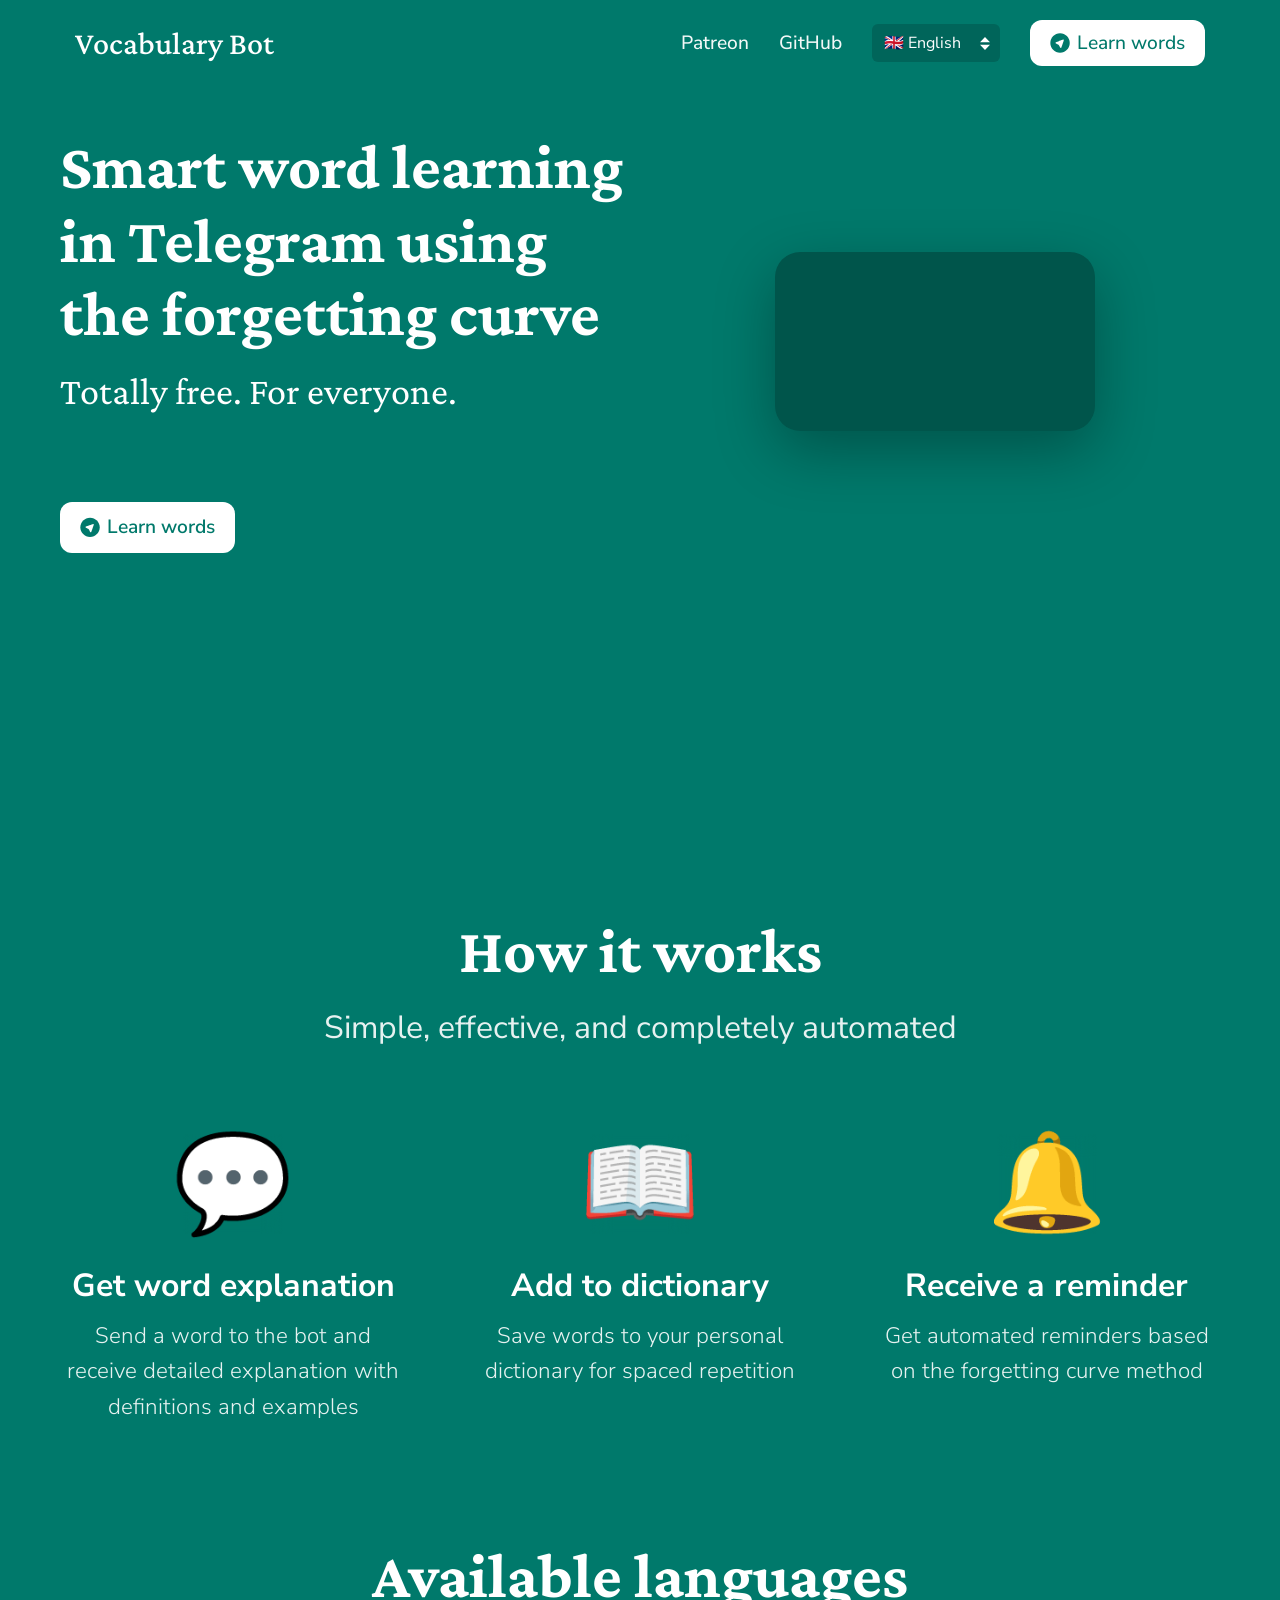
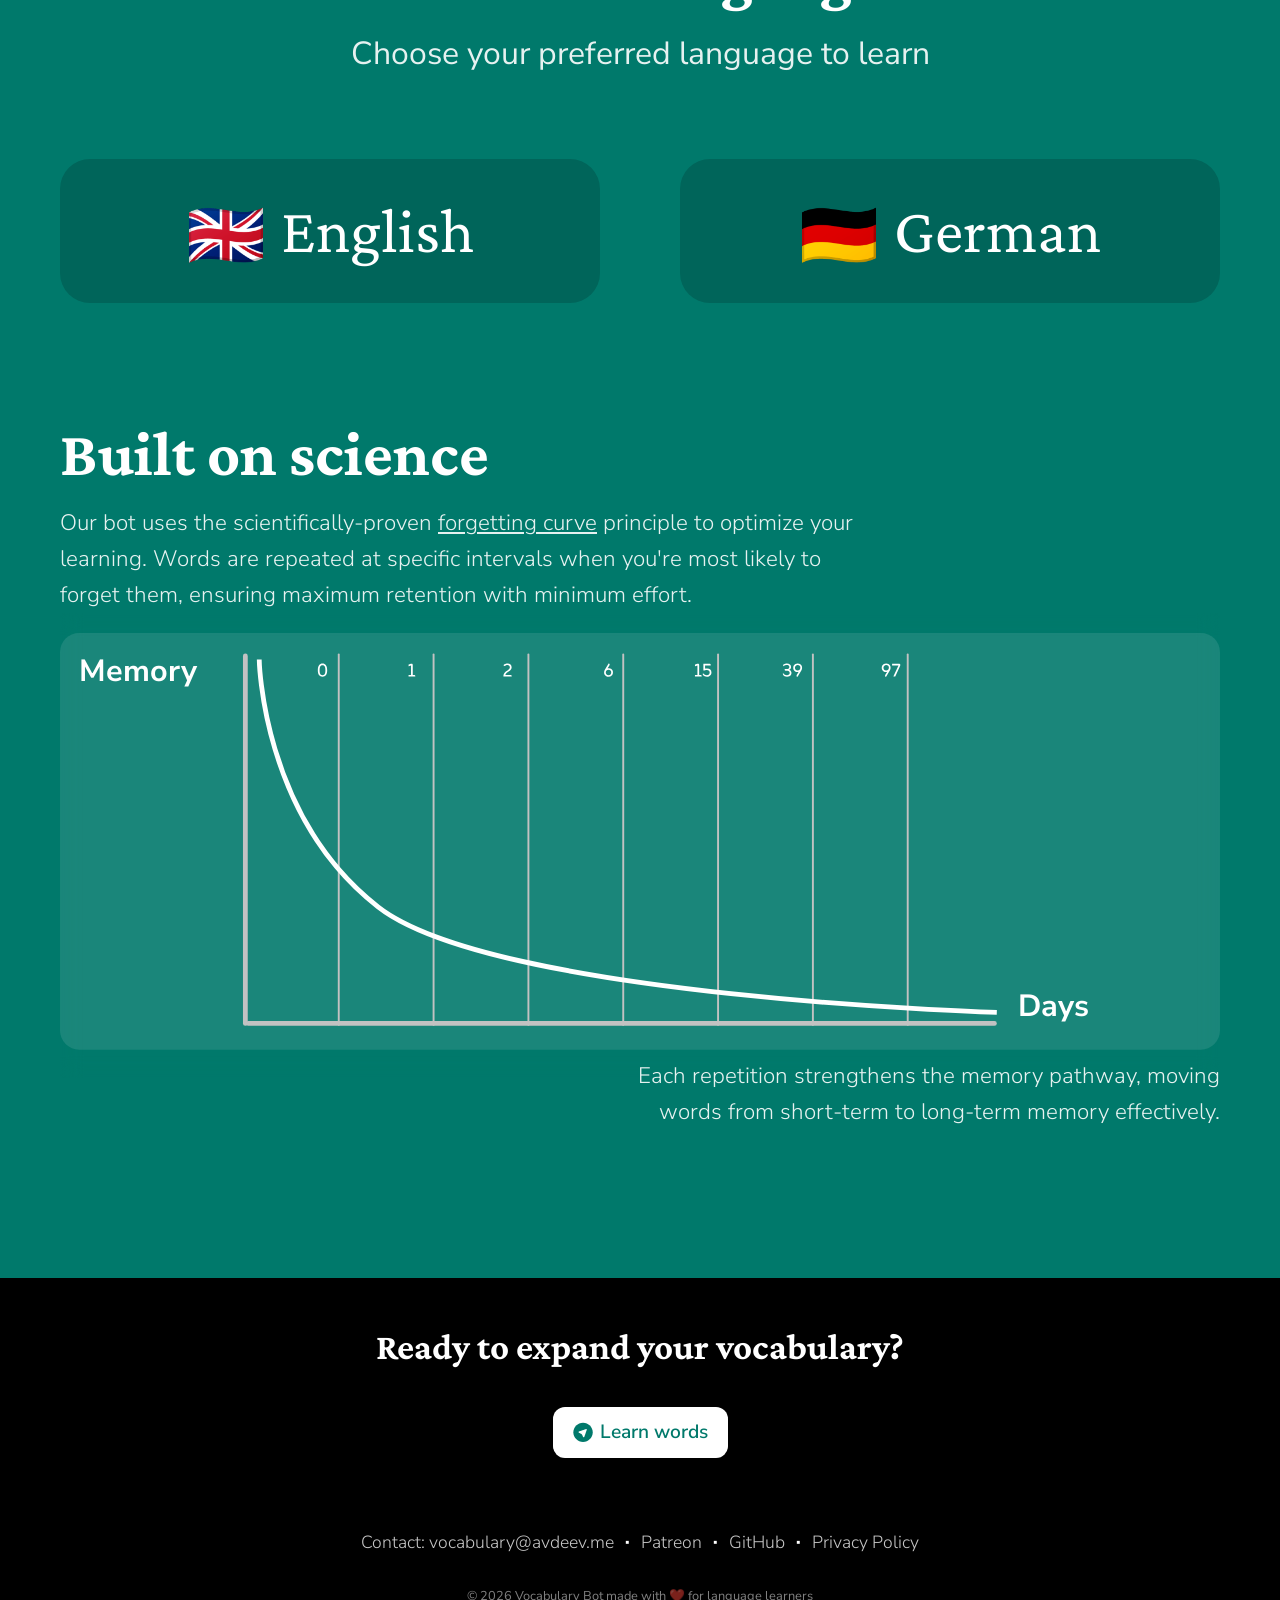
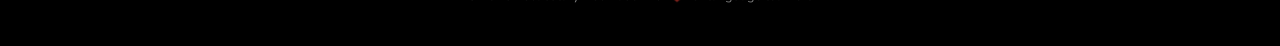
==== commit 484eef5e: "Add Telegram webhook and some improvements" ====
--- a/src/web/index.html
+++ b/src/web/index.html
@@ -586,10 +586,10 @@
 
         <p
           class="copyright"
-          data-en="© 2025 Vocabulary Bot made with ❤️ for language learners"
-          data-de="© 2025 Vocabulary Bot mit ❤️ gemacht für Sprachlernende"
+          data-en="© 2026 Vocabulary Bot made with ❤️ for language learners"
+          data-de="© 2026 Vocabulary Bot mit ❤️ gemacht für Sprachlernende"
         >
-          © 2025 Vocabulary Bot made with ❤️ for language learners
+          © 2026 Vocabulary Bot made with ❤️ for language learners
         </p>
       </div>
     </div>
